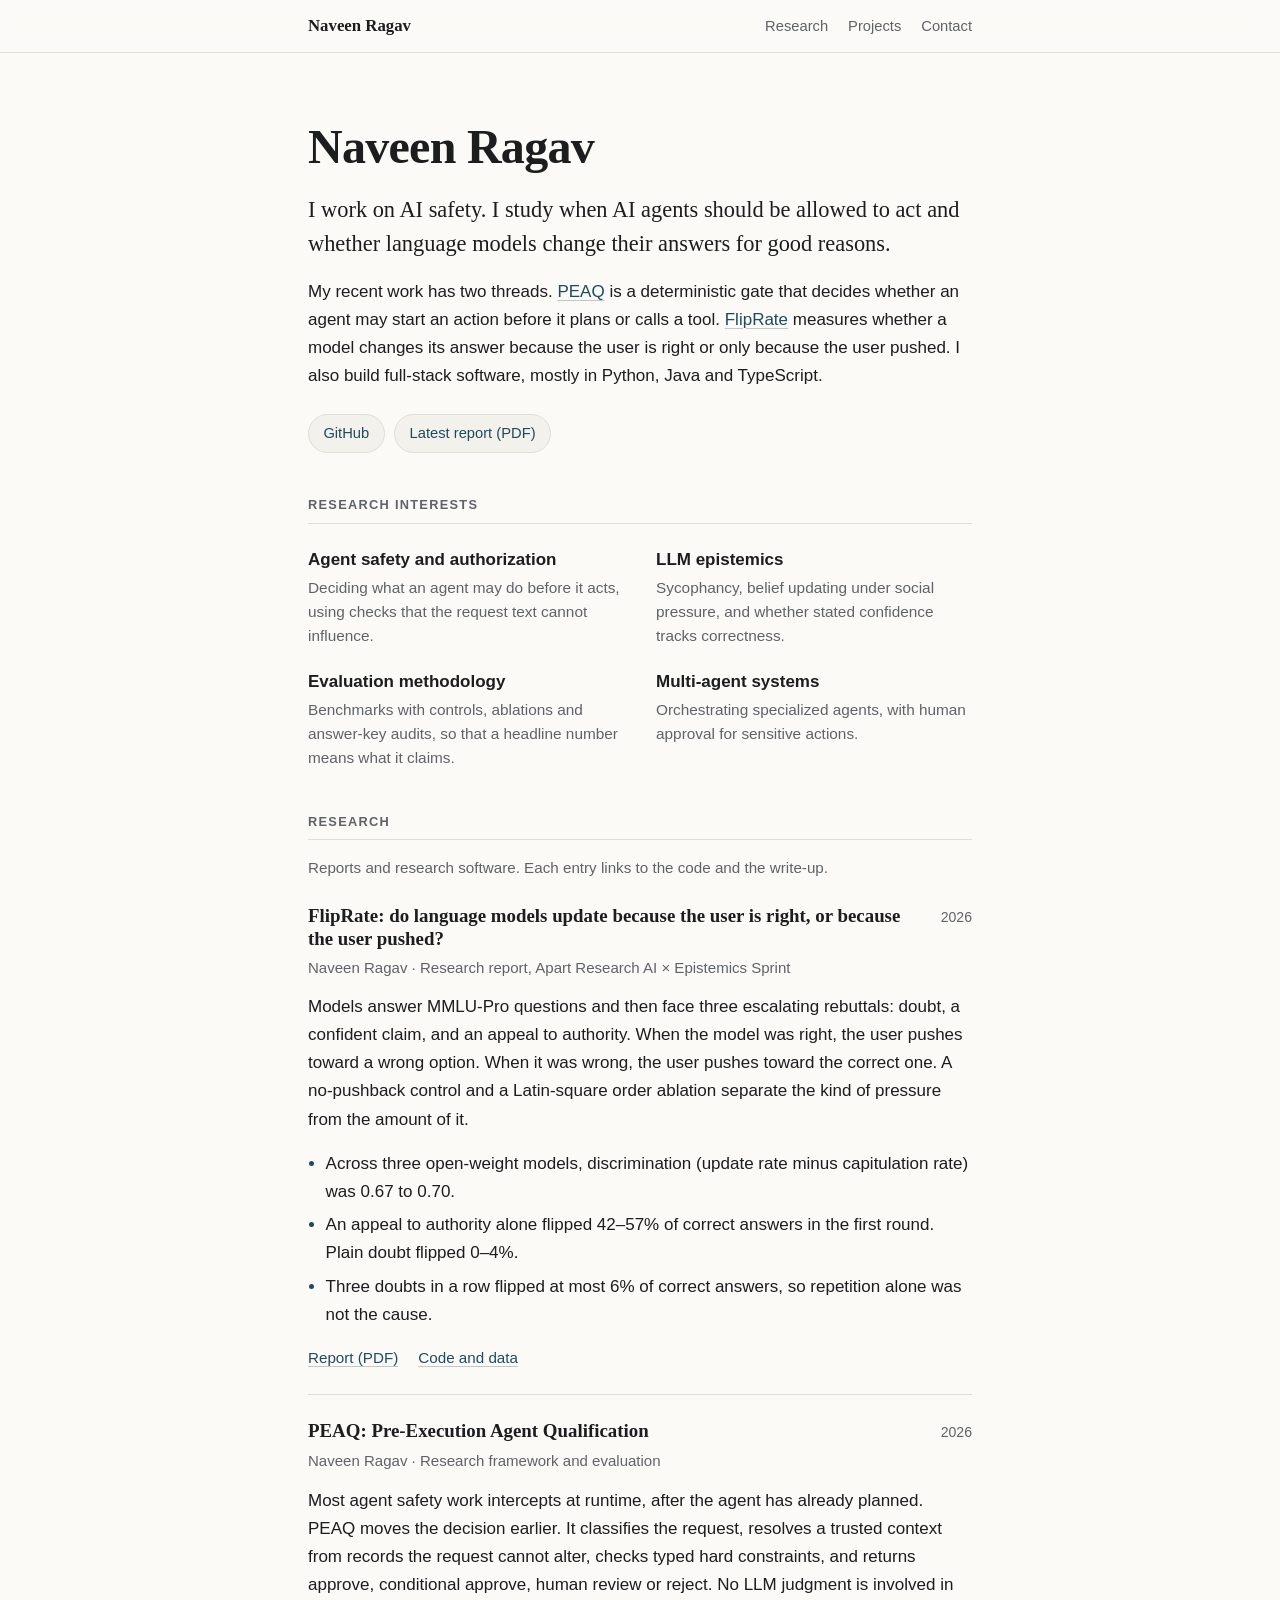
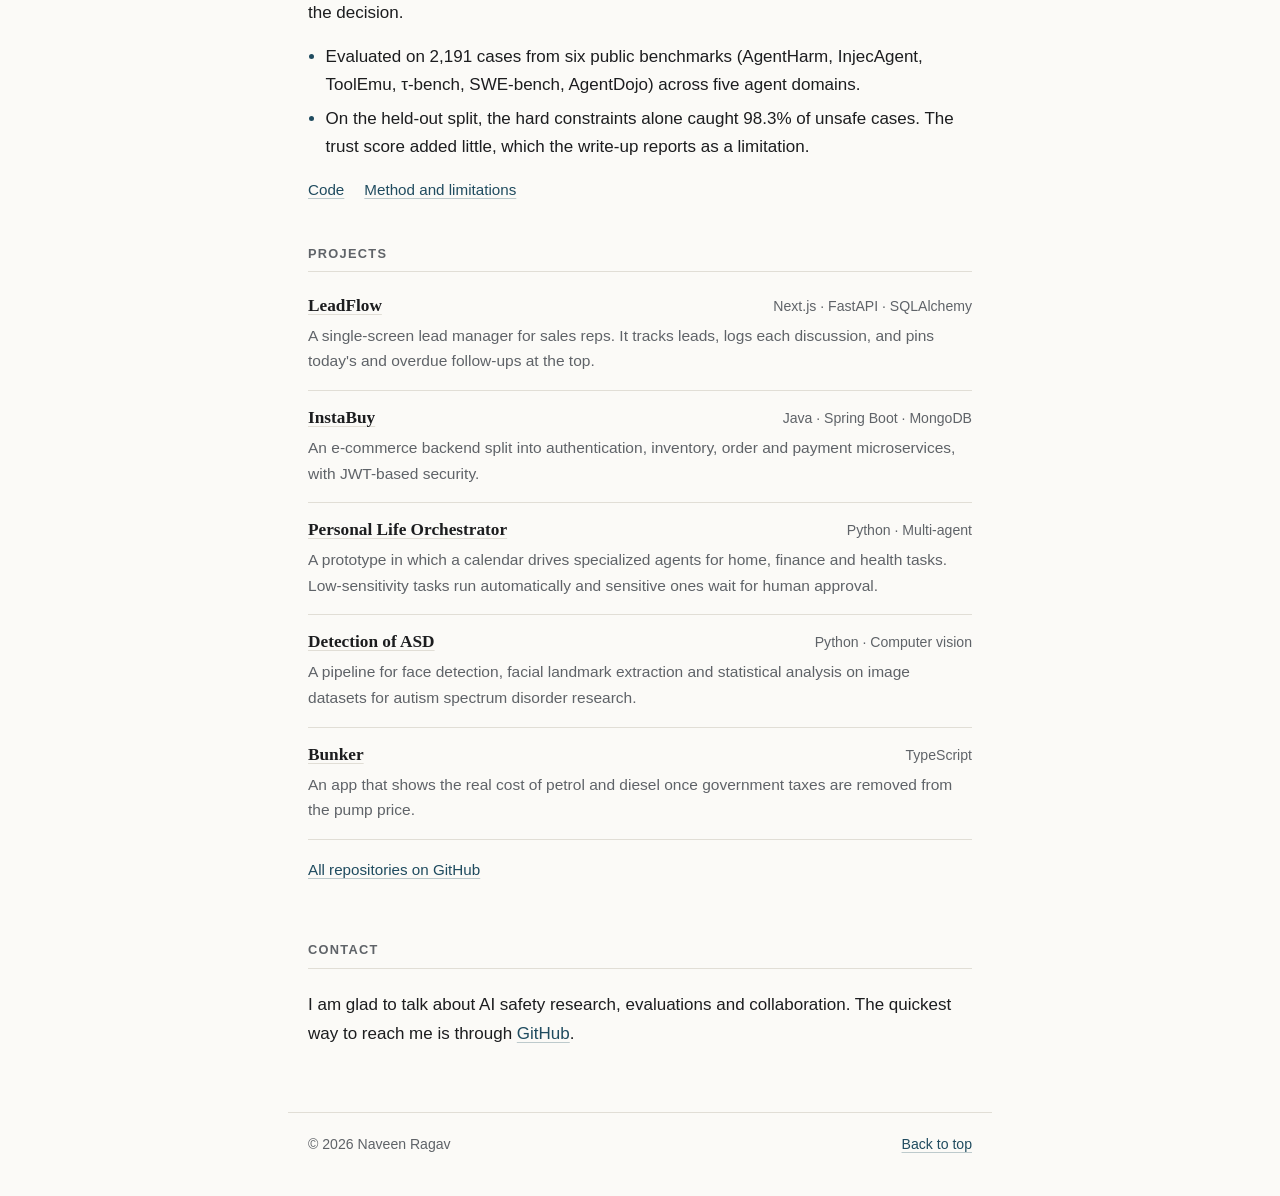
==== index.html @ 7b3723ed "Add personal profile page Single-page static site with research interests, research work, projects a" ====
<!doctype html>
<html lang="en">
<head>
  <meta charset="utf-8">
  <meta name="viewport" content="width=device-width, initial-scale=1">
  <title>Naveen Ragav</title>
  <meta name="description" content="Naveen Ragav works on AI safety: agent authorization, LLM epistemics and multi-agent systems. Research, projects and contact.">
  <meta property="og:title" content="Naveen Ragav">
  <meta property="og:description" content="AI safety research and software projects: agent authorization, LLM epistemics and multi-agent systems.">
  <meta property="og:type" content="website">
  <link rel="icon" href="data:image/svg+xml,%3Csvg xmlns='http://www.w3.org/2000/svg' viewBox='0 0 32 32'%3E%3Crect width='32' height='32' rx='7' fill='%231f4b5f'/%3E%3Ctext x='16' y='22' font-family='Georgia,serif' font-size='17' fill='%23fff' text-anchor='middle'%3EN%3C/text%3E%3C/svg%3E">
  <link rel="stylesheet" href="style.css">
</head>
<body>
  <a class="skip" href="#main">Skip to content</a>

  <header class="site-header">
    <div class="wrap bar">
      <a class="brand" href="#top">Naveen Ragav</a>
      <nav aria-label="Sections">
        <a href="#research">Research</a>
        <a href="#projects">Projects</a>
        <a href="#contact">Contact</a>
      </nav>
    </div>
  </header>

  <main id="main" class="wrap">

    <!-- ───────── Intro ───────── -->
    <section id="top" class="intro">
      <h1>Naveen Ragav</h1>
      <p class="lede">
        I work on AI safety. I study when AI agents should be allowed to act and
        whether language models change their answers for good reasons.
      </p>
      <p>
        My recent work has two threads. <a href="#peaq">PEAQ</a> is a deterministic
        gate that decides whether an agent may start an action before it plans or
        calls a tool. <a href="#fliprate">FlipRate</a> measures whether a model
        changes its answer because the user is right or only because the user pushed.
        I also build full-stack software, mostly in Python, Java and TypeScript.
      </p>
      <ul class="links">
        <li><a href="https://github.com/Naveenragav2005">GitHub</a></li>
        <li><a href="https://github.com/Naveenragav2005/Epistemics/blob/HEAD/FlipRate_report.pdf">Latest report (PDF)</a></li>
        <!-- Add more links here, for example:
        <li><a href="mailto:you@example.com">Email</a></li>
        <li><a href="https://scholar.google.com/citations?user=XXXX">Google Scholar</a></li>
        <li><a href="https://www.linkedin.com/in/XXXX">LinkedIn</a></li>
        <li><a href="cv.pdf">CV</a></li>
        -->
      </ul>
    </section>

    <!-- ───────── Research interests ───────── -->
    <section id="interests">
      <h2>Research interests</h2>
      <dl class="interests">
        <div>
          <dt>Agent safety and authorization</dt>
          <dd>Deciding what an agent may do before it acts, using checks that the request text cannot influence.</dd>
        </div>
        <div>
          <dt>LLM epistemics</dt>
          <dd>Sycophancy, belief updating under social pressure, and whether stated confidence tracks correctness.</dd>
        </div>
        <div>
          <dt>Evaluation methodology</dt>
          <dd>Benchmarks with controls, ablations and answer-key audits, so that a headline number means what it claims.</dd>
        </div>
        <div>
          <dt>Multi-agent systems</dt>
          <dd>Orchestrating specialized agents, with human approval for sensitive actions.</dd>
        </div>
      </dl>
    </section>

    <!-- ───────── Research ───────── -->
    <section id="research">
      <h2>Research</h2>
      <p class="section-note">Reports and research software. Each entry links to the code and the write-up.</p>

      <article class="entry" id="fliprate">
        <div class="entry-head">
          <h3>FlipRate: do language models update because the user is right, or because the user pushed?</h3>
          <span class="when">2026</span>
        </div>
        <p class="venue">Naveen Ragav · Research report, Apart Research AI × Epistemics Sprint</p>
        <p>
          Models answer MMLU-Pro questions and then face three escalating rebuttals:
          doubt, a confident claim, and an appeal to authority. When the model was
          right, the user pushes toward a wrong option. When it was wrong, the user
          pushes toward the correct one. A no-pushback control and a Latin-square
          order ablation separate the kind of pressure from the amount of it.
        </p>
        <ul class="findings">
          <li>Across three open-weight models, discrimination (update rate minus capitulation rate) was 0.67 to 0.70.</li>
          <li>An appeal to authority alone flipped 42–57% of correct answers in the first round. Plain doubt flipped 0–4%.</li>
          <li>Three doubts in a row flipped at most 6% of correct answers, so repetition alone was not the cause.</li>
        </ul>
        <p class="entry-links">
          <a href="https://github.com/Naveenragav2005/Epistemics/blob/HEAD/FlipRate_report.pdf">Report (PDF)</a>
          <a href="https://github.com/Naveenragav2005/Epistemics">Code and data</a>
        </p>
      </article>

      <article class="entry" id="peaq">
        <div class="entry-head">
          <h3>PEAQ: Pre-Execution Agent Qualification</h3>
          <span class="when">2026</span>
        </div>
        <p class="venue">Naveen Ragav · Research framework and evaluation</p>
        <p>
          Most agent safety work intercepts at runtime, after the agent has already
          planned. PEAQ moves the decision earlier. It classifies the request,
          resolves a trusted context from records the request cannot alter, checks
          typed hard constraints, and returns approve, conditional approve, human
          review or reject. No LLM judgment is involved in the decision.
        </p>
        <ul class="findings">
          <li>Evaluated on 2,191 cases from six public benchmarks (AgentHarm, InjecAgent, ToolEmu, τ-bench, SWE-bench, AgentDojo) across five agent domains.</li>
          <li>On the held-out split, the hard constraints alone caught 98.3% of unsafe cases. The trust score added little, which the write-up reports as a limitation.</li>
        </ul>
        <p class="entry-links">
          <a href="https://github.com/Naveenragav2005/PEAQ">Code</a>
          <a href="https://github.com/Naveenragav2005/PEAQ#readme">Method and limitations</a>
        </p>
      </article>

      <!-- To add a publication, copy this block:
      <article class="entry">
        <div class="entry-head">
          <h3>Paper title</h3>
          <span class="when">2027</span>
        </div>
        <p class="venue">Author One, <strong>Naveen Ragav</strong>, Author Three · Venue or journal</p>
        <p>One or two sentences on the result.</p>
        <p class="entry-links">
          <a href="#">Paper</a>
          <a href="#">Code</a>
        </p>
      </article>
      -->
    </section>

    <!-- ───────── Projects ───────── -->
    <section id="projects">
      <h2>Projects</h2>
      <ul class="projects">
        <li>
          <div class="project-head">
            <h3><a href="https://github.com/Naveenragav2005/LeadFlow">LeadFlow</a></h3>
            <span class="stack">Next.js · FastAPI · SQLAlchemy</span>
          </div>
          <p>A single-screen lead manager for sales reps. It tracks leads, logs each discussion, and pins today's and overdue follow-ups at the top.</p>
        </li>
        <li>
          <div class="project-head">
            <h3><a href="https://github.com/Naveenragav2005/InstaBuy">InstaBuy</a></h3>
            <span class="stack">Java · Spring Boot · MongoDB</span>
          </div>
          <p>An e-commerce backend split into authentication, inventory, order and payment microservices, with JWT-based security.</p>
        </li>
        <li>
          <div class="project-head">
            <h3><a href="https://github.com/Naveenragav2005/personal_agent">Personal Life Orchestrator</a></h3>
            <span class="stack">Python · Multi-agent</span>
          </div>
          <p>A prototype in which a calendar drives specialized agents for home, finance and health tasks. Low-sensitivity tasks run automatically and sensitive ones wait for human approval.</p>
        </li>
        <li>
          <div class="project-head">
            <h3><a href="https://github.com/Naveenragav2005/Detection-of-ASD">Detection of ASD</a></h3>
            <span class="stack">Python · Computer vision</span>
          </div>
          <p>A pipeline for face detection, facial landmark extraction and statistical analysis on image datasets for autism spectrum disorder research.</p>
        </li>
        <li>
          <div class="project-head">
            <h3><a href="https://github.com/Naveenragav2005/bunkerapp">Bunker</a></h3>
            <span class="stack">TypeScript</span>
          </div>
          <p>An app that shows the real cost of petrol and diesel once government taxes are removed from the pump price.</p>
        </li>
      </ul>
      <p class="more"><a href="https://github.com/Naveenragav2005?tab=repositories">All repositories on GitHub</a></p>
    </section>

    <!-- ───────── Education and experience ─────────
         Remove the comment markers around this section once it is filled in.
    <section id="background">
      <h2>Education and experience</h2>
      <ul class="timeline">
        <li>
          <span class="when">2023 – 2027</span>
          <div>
            <h3>Degree, Department</h3>
            <p>University name</p>
          </div>
        </li>
        <li>
          <span class="when">2026</span>
          <div>
            <h3>Role</h3>
            <p>Organization. One line on what you did.</p>
          </div>
        </li>
      </ul>
    </section>
    -->

    <!-- ───────── Contact ───────── -->
    <section id="contact">
      <h2>Contact</h2>
      <p>
        I am glad to talk about AI safety research, evaluations and collaboration.
        The quickest way to reach me is through
        <a href="https://github.com/Naveenragav2005">GitHub</a>.
      </p>
    </section>

  </main>

  <footer class="wrap site-footer">
    <p>© 2026 Naveen Ragav</p>
    <p><a href="#top">Back to top</a></p>
  </footer>
</body>
</html>
---- style.css ----
/* Naveen Ragav — profile page
   Colours are set once here; dark mode follows the visitor's system setting. */

:root {
  --bg: #fbfaf7;
  --surface: #f3f1ec;
  --text: #1c1d1f;
  --muted: #5f6368;
  --line: #e1ded6;
  --accent: #1f4b5f;
  --accent-soft: rgba(31, 75, 95, 0.28);

  --serif: "Iowan Old Style", "Palatino Linotype", Palatino, "Book Antiqua", Georgia, serif;
  --sans: -apple-system, BlinkMacSystemFont, "Segoe UI", Roboto, "Helvetica Neue", Arial, sans-serif;
}

@media (prefers-color-scheme: dark) {
  :root {
    --bg: #131517;
    --surface: #1b1e21;
    --text: #e8e6e1;
    --muted: #9da3a8;
    --line: #2b2f33;
    --accent: #8cc4d6;
    --accent-soft: rgba(140, 196, 214, 0.35);
  }
}

*, *::before, *::after { box-sizing: border-box; }

html {
  scroll-behavior: smooth;
  scroll-padding-top: 4.5rem;
  -webkit-text-size-adjust: 100%;
}

body {
  margin: 0;
  background: var(--bg);
  color: var(--text);
  font-family: var(--sans);
  font-size: 1.0625rem;
  line-height: 1.65;
  -webkit-font-smoothing: antialiased;
}

.wrap {
  max-width: 44rem;
  margin: 0 auto;
  padding: 0 1.25rem;
}

a {
  color: var(--accent);
  text-decoration: underline;
  text-decoration-color: var(--accent-soft);
  text-decoration-thickness: 1px;
  text-underline-offset: 0.2em;
}
a:hover { text-decoration-color: currentColor; }
a:focus-visible, .skip:focus {
  outline: 2px solid var(--accent);
  outline-offset: 3px;
  border-radius: 2px;
}

.skip {
  position: absolute;
  left: -999px;
  top: 0.5rem;
  background: var(--bg);
  padding: 0.4rem 0.8rem;
  z-index: 20;
}
.skip:focus { left: 0.5rem; }

/* ── Header ── */

.site-header {
  position: sticky;
  top: 0;
  z-index: 10;
  background: color-mix(in srgb, var(--bg) 88%, transparent);
  backdrop-filter: blur(10px);
  -webkit-backdrop-filter: blur(10px);
  border-bottom: 1px solid var(--line);
}
.bar {
  display: flex;
  align-items: center;
  justify-content: space-between;
  gap: 1rem;
  height: 3.25rem;
}
.brand {
  font-family: var(--serif);
  font-size: 1.05rem;
  font-weight: 600;
  color: var(--text);
  text-decoration: none;
  white-space: nowrap;
}
.site-header nav { display: flex; gap: 1.25rem; }
.site-header nav a {
  color: var(--muted);
  font-size: 0.92rem;
  text-decoration: none;
}
.site-header nav a:hover { color: var(--text); }

/* ── Sections ── */

section { padding: 2.75rem 0 0; }

h1, h2, h3 { font-family: var(--serif); line-height: 1.25; margin: 0; }

h1 {
  font-size: clamp(2.2rem, 6vw, 3rem);
  font-weight: 600;
  letter-spacing: -0.015em;
}

h2 {
  font-family: var(--sans);
  font-size: 0.8rem;
  font-weight: 600;
  letter-spacing: 0.1em;
  text-transform: uppercase;
  color: var(--muted);
  padding-bottom: 0.6rem;
  border-bottom: 1px solid var(--line);
  margin-bottom: 1.4rem;
}

h3 { font-size: 1.18rem; font-weight: 600; }

p { margin: 0 0 1rem; }

.section-note { color: var(--muted); font-size: 0.95rem; margin-top: -0.5rem; }

/* ── Intro ── */

.intro { padding-top: 4rem; }
.lede {
  font-family: var(--serif);
  font-size: clamp(1.2rem, 3.2vw, 1.4rem);
  line-height: 1.5;
  margin: 1rem 0 1.1rem;
}
.links {
  list-style: none;
  display: flex;
  flex-wrap: wrap;
  gap: 0.6rem;
  padding: 0;
  margin: 1.5rem 0 0;
}
.links a {
  display: inline-block;
  padding: 0.4rem 0.9rem;
  border: 1px solid var(--line);
  border-radius: 999px;
  font-size: 0.92rem;
  text-decoration: none;
  background: var(--surface);
}
.links a:hover { border-color: var(--accent); }

/* ── Interests ── */

.interests {
  display: grid;
  grid-template-columns: repeat(2, 1fr);
  gap: 1.25rem 2rem;
  margin: 0;
}
.interests dt { font-weight: 600; margin-bottom: 0.15rem; }
.interests dd { margin: 0; color: var(--muted); font-size: 0.96rem; line-height: 1.55; }

/* ── Research entries ── */

.entry { padding: 1.5rem 0; border-bottom: 1px solid var(--line); }
.entry:first-of-type { padding-top: 0.5rem; }
.entry:last-of-type { border-bottom: 0; padding-bottom: 0; }

.entry-head, .project-head {
  display: flex;
  align-items: baseline;
  justify-content: space-between;
  gap: 1rem;
}
.when, .stack {
  flex: none;
  color: var(--muted);
  font-size: 0.88rem;
  font-variant-numeric: tabular-nums;
}
.venue { color: var(--muted); font-size: 0.94rem; margin: 0.3rem 0 0.8rem; }

.findings { margin: 0 0 1rem; padding-left: 1.1rem; }
.findings li { margin-bottom: 0.35rem; }
.findings li::marker { color: var(--accent); }

.entry-links { display: flex; flex-wrap: wrap; gap: 1.25rem; margin: 0; font-size: 0.95rem; }

/* ── Projects ── */

.projects { list-style: none; margin: 0; padding: 0; }
.projects li { padding: 1rem 0; border-bottom: 1px solid var(--line); }
.projects li:first-child { padding-top: 0; }
.projects h3 { font-size: 1.08rem; }
.projects h3 a { color: var(--text); text-decoration-color: var(--line); }
.projects h3 a:hover { color: var(--accent); text-decoration-color: currentColor; }
.projects p { margin: 0.3rem 0 0; color: var(--muted); font-size: 0.97rem; }
.more { margin-top: 1.1rem; font-size: 0.95rem; }

/* ── Timeline (education and experience) ── */

.timeline { list-style: none; margin: 0; padding: 0; }
.timeline li { display: grid; grid-template-columns: 7.5rem 1fr; gap: 1rem; padding: 0.7rem 0; }
.timeline h3 { font-size: 1.05rem; }
.timeline p { margin: 0.15rem 0 0; color: var(--muted); font-size: 0.96rem; }

/* ── Footer ── */

.site-footer {
  display: flex;
  justify-content: space-between;
  gap: 1rem;
  margin-top: 4rem;
  padding-top: 1.25rem;
  padding-bottom: 2.5rem;
  border-top: 1px solid var(--line);
  color: var(--muted);
  font-size: 0.88rem;
}
.site-footer p { margin: 0; }

/* ── Small screens ── */

@media (max-width: 34rem) {
  body { font-size: 1rem; }
  .interests { grid-template-columns: 1fr; }
  .site-header nav { gap: 0.9rem; }
  .entry-head, .project-head { flex-direction: column; gap: 0.15rem; }
  .timeline li { grid-template-columns: 1fr; gap: 0.1rem; }
  .intro { padding-top: 2.75rem; }
}

@media (prefers-reduced-motion: reduce) {
  html { scroll-behavior: auto; }
}

@media print {
  .site-header, .skip { display: none; }
  body { background: #fff; color: #000; }
}
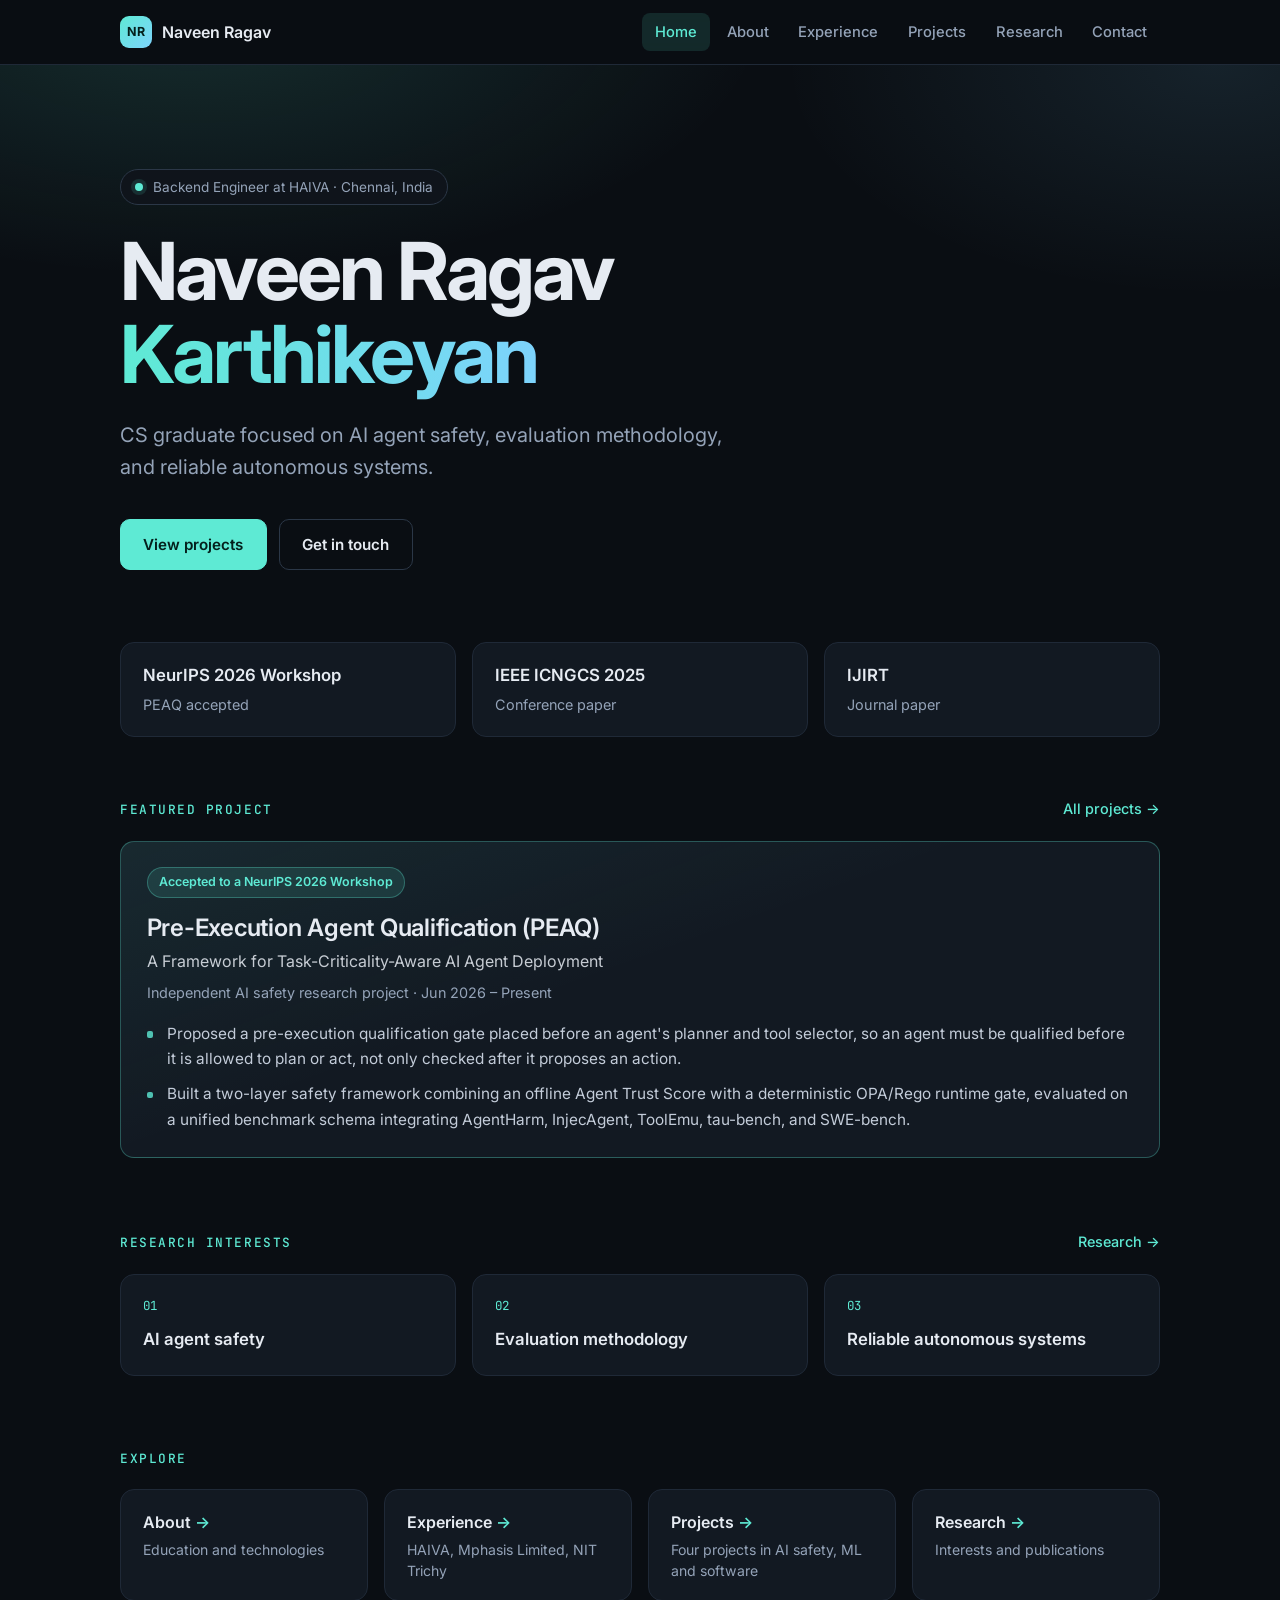
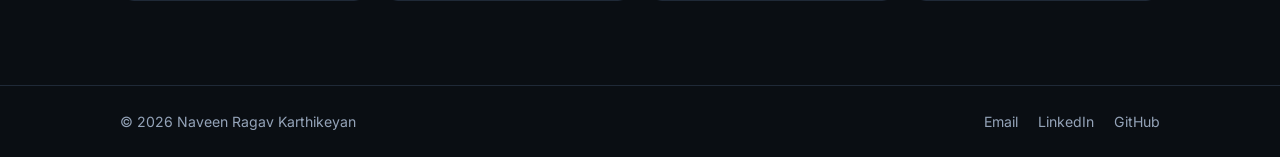
==== commit 01613f47: "Rebuild as a multi-page personal website from CV content Replace the single profile page with Home, " ====
--- a/index.html
+++ b/index.html
@@ -3,12 +3,16 @@
 <head>
   <meta charset="utf-8">
   <meta name="viewport" content="width=device-width, initial-scale=1">
-  <title>Naveen Ragav</title>
-  <meta name="description" content="Naveen Ragav works on AI safety: agent authorization, LLM epistemics and multi-agent systems. Research, projects and contact.">
-  <meta property="og:title" content="Naveen Ragav">
-  <meta property="og:description" content="AI safety research and software projects: agent authorization, LLM epistemics and multi-agent systems.">
+  <title>Naveen Ragav Karthikeyan</title>
+  <meta name="description" content="CS graduate focused on AI agent safety, evaluation methodology, and reliable autonomous systems.">
+  <meta property="og:title" content="Naveen Ragav Karthikeyan">
+  <meta property="og:description" content="CS graduate focused on AI agent safety, evaluation methodology, and reliable autonomous systems.">
   <meta property="og:type" content="website">
-  <link rel="icon" href="data:image/svg+xml,%3Csvg xmlns='http://www.w3.org/2000/svg' viewBox='0 0 32 32'%3E%3Crect width='32' height='32' rx='7' fill='%231f4b5f'/%3E%3Ctext x='16' y='22' font-family='Georgia,serif' font-size='17' fill='%23fff' text-anchor='middle'%3EN%3C/text%3E%3C/svg%3E">
+  <meta name="theme-color" content="#0a0e13">
+  <link rel="icon" href="data:image/svg+xml,%3Csvg xmlns='http://www.w3.org/2000/svg' viewBox='0 0 32 32'%3E%3Crect width='32' height='32' rx='8' fill='%230a0e13'/%3E%3Ctext x='16' y='21.5' font-family='Arial,sans-serif' font-weight='700' font-size='14' fill='%235eead4' text-anchor='middle'%3ENR%3C/text%3E%3C/svg%3E">
+  <link rel="preconnect" href="https://fonts.googleapis.com">
+  <link rel="preconnect" href="https://fonts.gstatic.com" crossorigin>
+  <link href="https://fonts.googleapis.com/css2?family=Inter:wght@400;500;600;700&family=JetBrains+Mono:wght@400;500&display=swap" rel="stylesheet">
   <link rel="stylesheet" href="style.css">
 </head>
 <body>
@@ -16,215 +20,92 @@
 
   <header class="site-header">
     <div class="wrap bar">
-      <a class="brand" href="#top">Naveen Ragav</a>
-      <nav aria-label="Sections">
-        <a href="#research">Research</a>
-        <a href="#projects">Projects</a>
-        <a href="#contact">Contact</a>
+      <a class="brand" href="index.html"><span class="mark" aria-hidden="true">NR</span>Naveen Ragav</a>
+      <button class="menu-btn" type="button" aria-expanded="false" aria-controls="site-nav" aria-label="Menu"><span></span><span></span></button>
+      <nav id="site-nav" aria-label="Main">
+        <a href="index.html" aria-current="page">Home</a>
+        <a href="about.html">About</a>
+        <a href="experience.html">Experience</a>
+        <a href="projects.html">Projects</a>
+        <a href="research.html">Research</a>
+        <a href="contact.html">Contact</a>
       </nav>
     </div>
   </header>
 
-  <main id="main" class="wrap">
-
-    <!-- ───────── Intro ───────── -->
-    <section id="top" class="intro">
-      <h1>Naveen Ragav</h1>
-      <p class="lede">
-        I work on AI safety. I study when AI agents should be allowed to act and
-        whether language models change their answers for good reasons.
-      </p>
-      <p>
-        My recent work has two threads. <a href="#peaq">PEAQ</a> is a deterministic
-        gate that decides whether an agent may start an action before it plans or
-        calls a tool. <a href="#fliprate">FlipRate</a> measures whether a model
-        changes its answer because the user is right or only because the user pushed.
-        I also build full-stack software, mostly in Python, Java and TypeScript.
-      </p>
-      <ul class="links">
-        <li><a href="https://github.com/Naveenragav2005">GitHub</a></li>
-        <li><a href="https://github.com/Naveenragav2005/Epistemics/blob/HEAD/FlipRate_report.pdf">Latest report (PDF)</a></li>
-        <!-- Add more links here, for example:
-        <li><a href="mailto:you@example.com">Email</a></li>
-        <li><a href="https://scholar.google.com/citations?user=XXXX">Google Scholar</a></li>
-        <li><a href="https://www.linkedin.com/in/XXXX">LinkedIn</a></li>
-        <li><a href="cv.pdf">CV</a></li>
-        -->
-      </ul>
+  <main id="main">
+    <section class="hero">
+      <div class="wrap">
+        <p class="status"><span class="dot" aria-hidden="true"></span>Backend Engineer at HAIVA · Chennai, India</p>
+        <h1>Naveen Ragav<br><span class="grad">Karthikeyan</span></h1>
+        <p class="tagline">CS graduate focused on AI agent safety, evaluation methodology, and reliable autonomous systems.</p>
+        <div class="actions">
+          <a class="btn primary" href="projects.html">View projects</a>
+          <a class="btn" href="contact.html">Get in touch</a>
+        </div>
+      </div>
     </section>
 
-    <!-- ───────── Research interests ───────── -->
-    <section id="interests">
-      <h2>Research interests</h2>
-      <dl class="interests">
-        <div>
-          <dt>Agent safety and authorization</dt>
-          <dd>Deciding what an agent may do before it acts, using checks that the request text cannot influence.</dd>
-        </div>
-        <div>
-          <dt>LLM epistemics</dt>
-          <dd>Sycophancy, belief updating under social pressure, and whether stated confidence tracks correctness.</dd>
-        </div>
-        <div>
-          <dt>Evaluation methodology</dt>
-          <dd>Benchmarks with controls, ablations and answer-key audits, so that a headline number means what it claims.</dd>
-        </div>
-        <div>
-          <dt>Multi-agent systems</dt>
-          <dd>Orchestrating specialized agents, with human approval for sensitive actions.</dd>
-        </div>
-      </dl>
+    <section class="band">
+      <div class="wrap">
+        <ul class="stats">
+          <li><a href="research.html"><span class="k">NeurIPS 2026 Workshop</span><span class="v">PEAQ accepted</span></a></li>
+          <li><a href="research.html"><span class="k">IEEE ICNGCS 2025</span><span class="v">Conference paper</span></a></li>
+          <li><a href="research.html"><span class="k">IJIRT</span><span class="v">Journal paper</span></a></li>
+        </ul>
+      </div>
     </section>
 
-    <!-- ───────── Research ───────── -->
-    <section id="research">
-      <h2>Research</h2>
-      <p class="section-note">Reports and research software. Each entry links to the code and the write-up.</p>
-
-      <article class="entry" id="fliprate">
-        <div class="entry-head">
-          <h3>FlipRate: do language models update because the user is right, or because the user pushed?</h3>
-          <span class="when">2026</span>
+    <section>
+      <div class="wrap">
+        <div class="sec-head">
+          <h2 class="sec-title">Featured project</h2>
+          <a class="more" href="projects.html">All projects →</a>
         </div>
-        <p class="venue">Naveen Ragav · Research report, Apart Research AI × Epistemics Sprint</p>
-        <p>
-          Models answer MMLU-Pro questions and then face three escalating rebuttals:
-          doubt, a confident claim, and an appeal to authority. When the model was
-          right, the user pushes toward a wrong option. When it was wrong, the user
-          pushes toward the correct one. A no-pushback control and a Latin-square
-          order ablation separate the kind of pressure from the amount of it.
-        </p>
-        <ul class="findings">
-          <li>Across three open-weight models, discrimination (update rate minus capitulation rate) was 0.67 to 0.70.</li>
-          <li>An appeal to authority alone flipped 42–57% of correct answers in the first round. Plain doubt flipped 0–4%.</li>
-          <li>Three doubts in a row flipped at most 6% of correct answers, so repetition alone was not the cause.</li>
-        </ul>
-        <p class="entry-links">
-          <a href="https://github.com/Naveenragav2005/Epistemics/blob/HEAD/FlipRate_report.pdf">Report (PDF)</a>
-          <a href="https://github.com/Naveenragav2005/Epistemics">Code and data</a>
-        </p>
-      </article>
-
-      <article class="entry" id="peaq">
-        <div class="entry-head">
-          <h3>PEAQ: Pre-Execution Agent Qualification</h3>
-          <span class="when">2026</span>
-        </div>
-        <p class="venue">Naveen Ragav · Research framework and evaluation</p>
-        <p>
-          Most agent safety work intercepts at runtime, after the agent has already
-          planned. PEAQ moves the decision earlier. It classifies the request,
-          resolves a trusted context from records the request cannot alter, checks
-          typed hard constraints, and returns approve, conditional approve, human
-          review or reject. No LLM judgment is involved in the decision.
-        </p>
-        <ul class="findings">
-          <li>Evaluated on 2,191 cases from six public benchmarks (AgentHarm, InjecAgent, ToolEmu, τ-bench, SWE-bench, AgentDojo) across five agent domains.</li>
-          <li>On the held-out split, the hard constraints alone caught 98.3% of unsafe cases. The trust score added little, which the write-up reports as a limitation.</li>
-        </ul>
-        <p class="entry-links">
-          <a href="https://github.com/Naveenragav2005/PEAQ">Code</a>
-          <a href="https://github.com/Naveenragav2005/PEAQ#readme">Method and limitations</a>
-        </p>
-      </article>
-
-      <!-- To add a publication, copy this block:
-      <article class="entry">
-        <div class="entry-head">
-          <h3>Paper title</h3>
-          <span class="when">2027</span>
-        </div>
-        <p class="venue">Author One, <strong>Naveen Ragav</strong>, Author Three · Venue or journal</p>
-        <p>One or two sentences on the result.</p>
-        <p class="entry-links">
-          <a href="#">Paper</a>
-          <a href="#">Code</a>
-        </p>
-      </article>
-      -->
+        <article class="card feature">
+          <p class="badge">Accepted to a NeurIPS 2026 Workshop</p>
+          <h3>Pre-Execution Agent Qualification (PEAQ)</h3>
+          <p class="card-sub">A Framework for Task-Criticality-Aware AI Agent Deployment</p>
+          <p class="meta">Independent AI safety research project · Jun 2026 – Present</p>
+          <ul class="bullets"><li>Proposed a pre-execution qualification gate placed before an agent's planner and tool selector, so an agent must be qualified before it is allowed to plan or act, not only checked after it proposes an action.</li><li>Built a two-layer safety framework combining an offline Agent Trust Score with a deterministic OPA/Rego runtime gate, evaluated on a unified benchmark schema integrating AgentHarm, InjecAgent, ToolEmu, tau-bench, and SWE-bench.</li></ul>
+        </article>
+      </div>
     </section>
 
-    <!-- ───────── Projects ───────── -->
-    <section id="projects">
-      <h2>Projects</h2>
-      <ul class="projects">
-        <li>
-          <div class="project-head">
-            <h3><a href="https://github.com/Naveenragav2005/LeadFlow">LeadFlow</a></h3>
-            <span class="stack">Next.js · FastAPI · SQLAlchemy</span>
-          </div>
-          <p>A single-screen lead manager for sales reps. It tracks leads, logs each discussion, and pins today's and overdue follow-ups at the top.</p>
-        </li>
-        <li>
-          <div class="project-head">
-            <h3><a href="https://github.com/Naveenragav2005/InstaBuy">InstaBuy</a></h3>
-            <span class="stack">Java · Spring Boot · MongoDB</span>
-          </div>
-          <p>An e-commerce backend split into authentication, inventory, order and payment microservices, with JWT-based security.</p>
-        </li>
-        <li>
-          <div class="project-head">
-            <h3><a href="https://github.com/Naveenragav2005/personal_agent">Personal Life Orchestrator</a></h3>
-            <span class="stack">Python · Multi-agent</span>
-          </div>
-          <p>A prototype in which a calendar drives specialized agents for home, finance and health tasks. Low-sensitivity tasks run automatically and sensitive ones wait for human approval.</p>
-        </li>
-        <li>
-          <div class="project-head">
-            <h3><a href="https://github.com/Naveenragav2005/Detection-of-ASD">Detection of ASD</a></h3>
-            <span class="stack">Python · Computer vision</span>
-          </div>
-          <p>A pipeline for face detection, facial landmark extraction and statistical analysis on image datasets for autism spectrum disorder research.</p>
-        </li>
-        <li>
-          <div class="project-head">
-            <h3><a href="https://github.com/Naveenragav2005/bunkerapp">Bunker</a></h3>
-            <span class="stack">TypeScript</span>
-          </div>
-          <p>An app that shows the real cost of petrol and diesel once government taxes are removed from the pump price.</p>
-        </li>
-      </ul>
-      <p class="more"><a href="https://github.com/Naveenragav2005?tab=repositories">All repositories on GitHub</a></p>
+    <section>
+      <div class="wrap">
+        <div class="sec-head"><h2 class="sec-title">Research interests</h2><a class="more" href="research.html">Research →</a></div>
+        <ul class="interest-grid">
+          <li><span class="num">01</span>AI agent safety</li><li><span class="num">02</span>Evaluation methodology</li><li><span class="num">03</span>Reliable autonomous systems</li>
+        </ul>
+      </div>
     </section>
 
-    <!-- ───────── Education and experience ─────────
-         Remove the comment markers around this section once it is filled in.
-    <section id="background">
-      <h2>Education and experience</h2>
-      <ul class="timeline">
-        <li>
-          <span class="when">2023 – 2027</span>
-          <div>
-            <h3>Degree, Department</h3>
-            <p>University name</p>
-          </div>
-        </li>
-        <li>
-          <span class="when">2026</span>
-          <div>
-            <h3>Role</h3>
-            <p>Organization. One line on what you did.</p>
-          </div>
-        </li>
-      </ul>
-    </section>
-    -->
-
-    <!-- ───────── Contact ───────── -->
-    <section id="contact">
-      <h2>Contact</h2>
-      <p>
-        I am glad to talk about AI safety research, evaluations and collaboration.
-        The quickest way to reach me is through
-        <a href="https://github.com/Naveenragav2005">GitHub</a>.
-      </p>
+    <section>
+      <div class="wrap">
+        <div class="sec-head"><h2 class="sec-title">Explore</h2></div>
+        <ul class="explore">
+          <li><a href="about.html"><span class="t">About</span><span class="d">Education and technologies</span></a></li>
+          <li><a href="experience.html"><span class="t">Experience</span><span class="d">HAIVA, Mphasis Limited, NIT Trichy</span></a></li>
+          <li><a href="projects.html"><span class="t">Projects</span><span class="d">Four projects in AI safety, ML and software</span></a></li>
+          <li><a href="research.html"><span class="t">Research</span><span class="d">Interests and publications</span></a></li>
+        </ul>
+      </div>
     </section>
 
   </main>
 
-  <footer class="wrap site-footer">
-    <p>© 2026 Naveen Ragav</p>
-    <p><a href="#top">Back to top</a></p>
+  <footer class="site-footer">
+    <div class="wrap foot">
+      <p>© 2026 Naveen Ragav Karthikeyan</p>
+      <ul>
+        <li><a href="mailto:naveen2005ragav@gmail.com">Email</a></li>
+        <li><a href="https://linkedin.com/in/naveen-ragav">LinkedIn</a></li>
+        <li><a href="https://github.com/Naveenragav2005">GitHub</a></li>
+      </ul>
+    </div>
   </footer>
+
+  <script src="script.js"></script>
 </body>
 </html>
--- a/style.css
+++ b/style.css
@@ -1,257 +1,312 @@
-/* Naveen Ragav — profile page
-   Colours are set once here; dark mode follows the visitor's system setting. */
+/* Naveen Ragav Karthikeyan — personal website
+   All colours are defined once here. */
 
 :root {
-  --bg: #fbfaf7;
-  --surface: #f3f1ec;
-  --text: #1c1d1f;
-  --muted: #5f6368;
-  --line: #e1ded6;
-  --accent: #1f4b5f;
-  --accent-soft: rgba(31, 75, 95, 0.28);
-
-  --serif: "Iowan Old Style", "Palatino Linotype", Palatino, "Book Antiqua", Georgia, serif;
-  --sans: -apple-system, BlinkMacSystemFont, "Segoe UI", Roboto, "Helvetica Neue", Arial, sans-serif;
-}
-
-@media (prefers-color-scheme: dark) {
-  :root {
-    --bg: #131517;
-    --surface: #1b1e21;
-    --text: #e8e6e1;
-    --muted: #9da3a8;
-    --line: #2b2f33;
-    --accent: #8cc4d6;
-    --accent-soft: rgba(140, 196, 214, 0.35);
-  }
+  --bg: #0a0e13;
+  --bg-2: #0f141b;
+  --card: #121922;
+  --line: #1f2937;
+  --line-2: #2b3747;
+  --text: #e6ebf2;
+  --muted: #94a3b8;
+  --accent: #5eead4;
+  --accent-2: #7dd3fc;
+  --accent-ink: #04201c;
+  --glow: rgba(94, 234, 212, 0.12);
+
+  --sans: "Inter", -apple-system, BlinkMacSystemFont, "Segoe UI", Roboto, "Helvetica Neue", Arial, sans-serif;
+  --mono: "JetBrains Mono", ui-monospace, SFMono-Regular, Menlo, Consolas, monospace;
+  --radius: 14px;
 }
 
 *, *::before, *::after { box-sizing: border-box; }
 
-html {
-  scroll-behavior: smooth;
-  scroll-padding-top: 4.5rem;
-  -webkit-text-size-adjust: 100%;
-}
+html { -webkit-text-size-adjust: 100%; scroll-behavior: smooth; scroll-padding-top: 5rem; }
 
 body {
   margin: 0;
+  min-height: 100vh;
+  display: flex;
+  flex-direction: column;
   background: var(--bg);
   color: var(--text);
   font-family: var(--sans);
-  font-size: 1.0625rem;
+  font-size: 1rem;
   line-height: 1.65;
   -webkit-font-smoothing: antialiased;
 }
-
-.wrap {
-  max-width: 44rem;
-  margin: 0 auto;
-  padding: 0 1.25rem;
-}
-
-a {
-  color: var(--accent);
-  text-decoration: underline;
-  text-decoration-color: var(--accent-soft);
-  text-decoration-thickness: 1px;
-  text-underline-offset: 0.2em;
-}
-a:hover { text-decoration-color: currentColor; }
-a:focus-visible, .skip:focus {
-  outline: 2px solid var(--accent);
-  outline-offset: 3px;
-  border-radius: 2px;
-}
-
-.skip {
-  position: absolute;
-  left: -999px;
-  top: 0.5rem;
-  background: var(--bg);
-  padding: 0.4rem 0.8rem;
-  z-index: 20;
-}
+main { flex: 1; }
+
+.wrap { width: 100%; max-width: 68rem; margin: 0 auto; padding: 0 1.5rem; }
+
+h1, h2, h3, p, ul, ol, dl, dd { margin: 0; }
+ul, ol { padding: 0; list-style: none; }
+
+a { color: var(--accent); text-decoration: none; }
+a:hover { text-decoration: underline; text-underline-offset: 0.2em; }
+:focus-visible { outline: 2px solid var(--accent); outline-offset: 3px; border-radius: 4px; }
+
+.skip { position: absolute; left: -999px; top: 0.5rem; background: var(--card); padding: 0.5rem 0.9rem; border-radius: 8px; z-index: 30; }
 .skip:focus { left: 0.5rem; }
 
 /* ── Header ── */
 
 .site-header {
-  position: sticky;
-  top: 0;
-  z-index: 10;
-  background: color-mix(in srgb, var(--bg) 88%, transparent);
-  backdrop-filter: blur(10px);
-  -webkit-backdrop-filter: blur(10px);
+  position: sticky; top: 0; z-index: 20;
+  background: rgba(10, 14, 19, 0.82);
+  backdrop-filter: blur(12px);
+  -webkit-backdrop-filter: blur(12px);
   border-bottom: 1px solid var(--line);
 }
-.bar {
-  display: flex;
-  align-items: center;
-  justify-content: space-between;
-  gap: 1rem;
-  height: 3.25rem;
-}
-.brand {
-  font-family: var(--serif);
-  font-size: 1.05rem;
-  font-weight: 600;
+.bar { display: flex; align-items: center; justify-content: space-between; gap: 1rem; height: 4rem; }
+
+.brand { display: inline-flex; align-items: center; gap: 0.65rem; color: var(--text); font-weight: 600; white-space: nowrap; }
+.brand:hover { text-decoration: none; }
+.mark {
+  display: grid; place-items: center;
+  width: 2rem; height: 2rem; border-radius: 9px;
+  background: linear-gradient(135deg, var(--accent), var(--accent-2));
+  color: var(--accent-ink);
+  font-size: 0.78rem; font-weight: 700; letter-spacing: 0.02em;
+}
+
+.site-header nav { display: flex; gap: 0.25rem; }
+.site-header nav a {
+  color: var(--muted); font-size: 0.92rem; font-weight: 500;
+  padding: 0.45rem 0.8rem; border-radius: 8px;
+}
+.site-header nav a:hover { color: var(--text); background: var(--card); text-decoration: none; }
+.site-header nav a[aria-current="page"] { color: var(--accent); background: var(--glow); }
+
+.menu-btn {
+  display: none;
+  width: 2.5rem; height: 2.5rem; padding: 0;
+  background: transparent; border: 1px solid var(--line-2); border-radius: 9px; cursor: pointer;
+  flex-direction: column; align-items: center; justify-content: center; gap: 6px;
+}
+.menu-btn span { display: block; width: 1.1rem; height: 2px; background: var(--text); border-radius: 2px; }
+
+/* ── Hero (home) ── */
+
+.hero {
+  position: relative;
+  padding: 6.5rem 0 4.5rem;
+  background:
+    radial-gradient(60rem 28rem at 15% -10%, rgba(94, 234, 212, 0.14), transparent 60%),
+    radial-gradient(45rem 24rem at 95% 0%, rgba(125, 211, 252, 0.10), transparent 60%);
+}
+.status {
+  display: inline-flex; align-items: center; gap: 0.6rem;
+  padding: 0.35rem 0.9rem;
+  border: 1px solid var(--line-2); border-radius: 999px;
+  background: var(--bg-2);
+  color: var(--muted); font-size: 0.85rem;
+}
+.dot { width: 0.5rem; height: 0.5rem; border-radius: 50%; background: var(--accent); box-shadow: 0 0 0 4px var(--glow); }
+
+.hero h1 {
+  margin-top: 1.5rem;
+  font-size: clamp(2.6rem, 8vw, 5rem);
+  line-height: 1.04; font-weight: 700; letter-spacing: -0.035em;
+}
+.grad {
+  background: linear-gradient(90deg, var(--accent), var(--accent-2));
+  -webkit-background-clip: text; background-clip: text; color: transparent;
+}
+.tagline { margin-top: 1.5rem; max-width: 38rem; color: var(--muted); font-size: clamp(1.05rem, 2.4vw, 1.25rem); line-height: 1.6; }
+
+.actions { display: flex; flex-wrap: wrap; gap: 0.75rem; margin-top: 2.25rem; }
+.btn {
+  display: inline-block; padding: 0.75rem 1.4rem;
+  border: 1px solid var(--line-2); border-radius: 10px;
+  color: var(--text); font-weight: 600; font-size: 0.95rem;
+  transition: border-color 0.15s, transform 0.15s, background 0.15s;
+}
+.btn:hover { border-color: var(--accent); text-decoration: none; transform: translateY(-1px); }
+.btn.primary { background: var(--accent); border-color: var(--accent); color: var(--accent-ink); }
+.btn.primary:hover { background: #7ff0de; }
+
+/* ── Sections ── */
+
+section { padding: 2.25rem 0; }
+.band { padding: 0 0 1.5rem; }
+
+.sec-head { display: flex; align-items: baseline; justify-content: space-between; gap: 1rem; margin-bottom: 1.25rem; }
+.sec-title {
+  font-family: var(--mono); font-size: 0.8rem; font-weight: 500;
+  letter-spacing: 0.12em; text-transform: uppercase; color: var(--accent);
+}
+.more { font-size: 0.9rem; font-weight: 500; white-space: nowrap; }
+
+.split { display: grid; grid-template-columns: 13rem 1fr; gap: 2rem; align-items: start; }
+.split > .sec-title { padding-top: 0.35rem; }
+
+/* ── Page head (inner pages) ── */
+
+.page-head {
+  padding: 4.5rem 0 2.5rem;
+  border-bottom: 1px solid var(--line);
+  margin-bottom: 1.5rem;
+  background: radial-gradient(50rem 20rem at 10% -30%, rgba(94, 234, 212, 0.10), transparent 60%);
+}
+.eyebrow { font-family: var(--mono); font-size: 0.8rem; letter-spacing: 0.12em; text-transform: uppercase; color: var(--accent); }
+.page-head h1 { margin-top: 0.6rem; font-size: clamp(2.1rem, 6vw, 3.25rem); line-height: 1.1; font-weight: 700; letter-spacing: -0.03em; }
+.page-intro { margin-top: 1rem; max-width: 40rem; color: var(--muted); font-size: 1.1rem; }
+
+/* ── Cards ── */
+
+.card {
+  background: var(--card);
+  border: 1px solid var(--line);
+  border-radius: var(--radius);
+  padding: 1.6rem;
+  transition: border-color 0.15s;
+}
+.card:hover { border-color: var(--line-2); }
+.card h2, .card h3 { font-size: 1.2rem; line-height: 1.3; font-weight: 600; letter-spacing: -0.01em; }
+.card.feature {
+  background: linear-gradient(160deg, rgba(94, 234, 212, 0.08), transparent 45%), var(--card);
+  border-color: rgba(94, 234, 212, 0.3);
+}
+.card.feature h2, .card.feature h3 { font-size: 1.5rem; }
+.card-sub { margin-top: 0.3rem; color: var(--text); opacity: 0.85; }
+
+.cards { display: grid; grid-template-columns: repeat(2, 1fr); gap: 1.25rem; }
+.cards .feature { grid-column: 1 / -1; }
+.cards .card:last-child:nth-child(even) { grid-column: 1 / -1; }
+
+.badge {
+  display: inline-block; margin-bottom: 0.9rem;
+  padding: 0.25rem 0.7rem; border-radius: 999px;
+  background: var(--glow); border: 1px solid rgba(94, 234, 212, 0.3);
+  color: var(--accent); font-size: 0.78rem; font-weight: 600;
+}
+.meta { margin-top: 0.4rem; color: var(--muted); font-size: 0.9rem; }
+.when { flex: none; color: var(--muted); font-family: var(--mono); font-size: 0.8rem; white-space: nowrap; }
+.label { margin-top: 1.25rem; font-family: var(--mono); font-size: 0.75rem; letter-spacing: 0.1em; text-transform: uppercase; color: var(--muted); }
+.at { color: var(--accent); font-weight: 500; }
+.at::before { content: "@ "; opacity: 0.6; }
+
+.row-head { display: flex; align-items: baseline; justify-content: space-between; gap: 1rem; }
+
+.bullets { margin-top: 1rem; display: grid; gap: 0.6rem; }
+.bullets li { position: relative; padding-left: 1.25rem; color: #c3ccd9; font-size: 0.96rem; }
+.bullets li::before { content: ""; position: absolute; left: 0; top: 0.68em; width: 0.4rem; height: 0.4rem; border-radius: 2px; background: var(--accent); opacity: 0.8; }
+
+.tags { display: flex; flex-wrap: wrap; gap: 0.5rem; margin-top: 1rem; }
+.tags li {
+  padding: 0.25rem 0.7rem; border-radius: 7px;
+  background: var(--bg-2); border: 1px solid var(--line-2);
+  color: #c3ccd9; font-family: var(--mono); font-size: 0.78rem;
+}
+
+/* ── Home pieces ── */
+
+.stats { display: grid; grid-template-columns: repeat(3, 1fr); gap: 1rem; }
+.stats a, .explore a, .contact-grid a {
+  display: flex; flex-direction: column; gap: 0.2rem; height: 100%;
+  padding: 1.2rem 1.4rem;
+  background: var(--card); border: 1px solid var(--line); border-radius: var(--radius);
   color: var(--text);
-  text-decoration: none;
-  white-space: nowrap;
-}
-.site-header nav { display: flex; gap: 1.25rem; }
-.site-header nav a {
-  color: var(--muted);
-  font-size: 0.92rem;
-  text-decoration: none;
-}
-.site-header nav a:hover { color: var(--text); }
-
-/* ── Sections ── */
-
-section { padding: 2.75rem 0 0; }
-
-h1, h2, h3 { font-family: var(--serif); line-height: 1.25; margin: 0; }
-
-h1 {
-  font-size: clamp(2.2rem, 6vw, 3rem);
-  font-weight: 600;
-  letter-spacing: -0.015em;
-}
-
-h2 {
-  font-family: var(--sans);
-  font-size: 0.8rem;
-  font-weight: 600;
-  letter-spacing: 0.1em;
-  text-transform: uppercase;
-  color: var(--muted);
-  padding-bottom: 0.6rem;
-  border-bottom: 1px solid var(--line);
-  margin-bottom: 1.4rem;
-}
-
-h3 { font-size: 1.18rem; font-weight: 600; }
-
-p { margin: 0 0 1rem; }
-
-.section-note { color: var(--muted); font-size: 0.95rem; margin-top: -0.5rem; }
-
-/* ── Intro ── */
-
-.intro { padding-top: 4rem; }
-.lede {
-  font-family: var(--serif);
-  font-size: clamp(1.2rem, 3.2vw, 1.4rem);
-  line-height: 1.5;
-  margin: 1rem 0 1.1rem;
-}
-.links {
-  list-style: none;
-  display: flex;
-  flex-wrap: wrap;
-  gap: 0.6rem;
-  padding: 0;
-  margin: 1.5rem 0 0;
-}
-.links a {
-  display: inline-block;
-  padding: 0.4rem 0.9rem;
-  border: 1px solid var(--line);
-  border-radius: 999px;
-  font-size: 0.92rem;
-  text-decoration: none;
-  background: var(--surface);
-}
-.links a:hover { border-color: var(--accent); }
-
-/* ── Interests ── */
-
-.interests {
-  display: grid;
-  grid-template-columns: repeat(2, 1fr);
-  gap: 1.25rem 2rem;
-  margin: 0;
-}
-.interests dt { font-weight: 600; margin-bottom: 0.15rem; }
-.interests dd { margin: 0; color: var(--muted); font-size: 0.96rem; line-height: 1.55; }
-
-/* ── Research entries ── */
-
-.entry { padding: 1.5rem 0; border-bottom: 1px solid var(--line); }
-.entry:first-of-type { padding-top: 0.5rem; }
-.entry:last-of-type { border-bottom: 0; padding-bottom: 0; }
-
-.entry-head, .project-head {
-  display: flex;
-  align-items: baseline;
-  justify-content: space-between;
-  gap: 1rem;
-}
-.when, .stack {
-  flex: none;
-  color: var(--muted);
-  font-size: 0.88rem;
-  font-variant-numeric: tabular-nums;
-}
-.venue { color: var(--muted); font-size: 0.94rem; margin: 0.3rem 0 0.8rem; }
-
-.findings { margin: 0 0 1rem; padding-left: 1.1rem; }
-.findings li { margin-bottom: 0.35rem; }
-.findings li::marker { color: var(--accent); }
-
-.entry-links { display: flex; flex-wrap: wrap; gap: 1.25rem; margin: 0; font-size: 0.95rem; }
-
-/* ── Projects ── */
-
-.projects { list-style: none; margin: 0; padding: 0; }
-.projects li { padding: 1rem 0; border-bottom: 1px solid var(--line); }
-.projects li:first-child { padding-top: 0; }
-.projects h3 { font-size: 1.08rem; }
-.projects h3 a { color: var(--text); text-decoration-color: var(--line); }
-.projects h3 a:hover { color: var(--accent); text-decoration-color: currentColor; }
-.projects p { margin: 0.3rem 0 0; color: var(--muted); font-size: 0.97rem; }
-.more { margin-top: 1.1rem; font-size: 0.95rem; }
-
-/* ── Timeline (education and experience) ── */
-
-.timeline { list-style: none; margin: 0; padding: 0; }
-.timeline li { display: grid; grid-template-columns: 7.5rem 1fr; gap: 1rem; padding: 0.7rem 0; }
-.timeline h3 { font-size: 1.05rem; }
-.timeline p { margin: 0.15rem 0 0; color: var(--muted); font-size: 0.96rem; }
+  transition: border-color 0.15s, transform 0.15s;
+}
+.stats a:hover, .explore a:hover, .contact-grid a:hover { border-color: var(--accent); transform: translateY(-2px); text-decoration: none; }
+.stats .k { font-weight: 600; font-size: 1.05rem; }
+.stats .v { color: var(--muted); font-size: 0.9rem; }
+
+.interest-grid { display: grid; grid-template-columns: repeat(3, 1fr); gap: 1rem; }
+.interest-grid li {
+  padding: 1.3rem 1.4rem; border: 1px solid var(--line); border-radius: var(--radius);
+  background: var(--card); font-weight: 600; font-size: 1.05rem;
+}
+.num { display: block; margin-bottom: 0.6rem; font-family: var(--mono); font-size: 0.78rem; font-weight: 400; color: var(--accent); }
+
+.explore { display: grid; grid-template-columns: repeat(4, 1fr); gap: 1rem; }
+.explore .t { font-weight: 600; }
+.explore .t::after { content: " →"; color: var(--accent); }
+.explore .d { color: var(--muted); font-size: 0.88rem; line-height: 1.5; }
+
+/* ── Timeline ── */
+
+.timeline { position: relative; display: grid; gap: 1.25rem; padding-left: 1.75rem; }
+.timeline::before { content: ""; position: absolute; left: 0.3rem; top: 0.5rem; bottom: 0.5rem; width: 1px; background: var(--line-2); }
+.timeline > li {
+  position: relative;
+  background: var(--card); border: 1px solid var(--line); border-radius: var(--radius);
+  padding: 1.5rem 1.6rem;
+}
+.timeline > li::before {
+  content: ""; position: absolute; left: -1.75rem; top: 1.9rem;
+  width: 0.65rem; height: 0.65rem; border-radius: 50%;
+  background: var(--bg); border: 2px solid var(--accent);
+}
+.timeline > li:first-child::before { background: var(--accent); box-shadow: 0 0 0 4px var(--glow); }
+.timeline h2 { font-size: 1.2rem; font-weight: 600; line-height: 1.3; }
+
+/* ── Skills ── */
+
+.skills { display: grid; gap: 1rem; }
+.skills > div { display: grid; grid-template-columns: 11rem 1fr; gap: 1rem; align-items: start; padding: 1.1rem 1.4rem; background: var(--card); border: 1px solid var(--line); border-radius: var(--radius); }
+.skills dt { font-weight: 600; font-size: 0.95rem; padding-top: 0.15rem; }
+.skills .tags { margin-top: 0; }
+
+/* ── Publications ── */
+
+.pubs { display: grid; gap: 1rem; }
+.pubs li { padding: 1.4rem 1.6rem; background: var(--card); border: 1px solid var(--line); border-radius: var(--radius); }
+.pub-venue { font-family: var(--mono); font-size: 0.8rem; color: var(--accent); }
+.pub-venue span { margin-left: 0.75rem; color: var(--muted); }
+.pubs h3 { margin: 0.5rem 0 0.7rem; font-size: 1.12rem; font-weight: 600; line-height: 1.4; }
+
+/* ── Contact ── */
+
+.contact-grid { display: grid; grid-template-columns: repeat(3, 1fr); gap: 1rem; }
+.contact-grid a { padding: 1.6rem; }
+.contact-grid .k { font-family: var(--mono); font-size: 0.78rem; letter-spacing: 0.1em; text-transform: uppercase; color: var(--accent); }
+.contact-grid .v { font-weight: 600; overflow-wrap: anywhere; }
 
 /* ── Footer ── */
 
-.site-footer {
-  display: flex;
-  justify-content: space-between;
-  gap: 1rem;
-  margin-top: 4rem;
-  padding-top: 1.25rem;
-  padding-bottom: 2.5rem;
-  border-top: 1px solid var(--line);
-  color: var(--muted);
-  font-size: 0.88rem;
-}
-.site-footer p { margin: 0; }
-
-/* ── Small screens ── */
-
-@media (max-width: 34rem) {
-  body { font-size: 1rem; }
-  .interests { grid-template-columns: 1fr; }
-  .site-header nav { gap: 0.9rem; }
-  .entry-head, .project-head { flex-direction: column; gap: 0.15rem; }
-  .timeline li { grid-template-columns: 1fr; gap: 0.1rem; }
-  .intro { padding-top: 2.75rem; }
+.site-footer { margin-top: 3rem; border-top: 1px solid var(--line); }
+.foot { display: flex; align-items: center; justify-content: space-between; gap: 1rem; flex-wrap: wrap; padding-top: 1.5rem; padding-bottom: 1.5rem; color: var(--muted); font-size: 0.88rem; }
+.foot ul { display: flex; gap: 1.25rem; }
+.foot a { color: var(--muted); }
+.foot a:hover { color: var(--accent); }
+
+/* ── Responsive ── */
+
+@media (max-width: 56rem) {
+  .split { grid-template-columns: 1fr; gap: 1rem; }
+  .explore { grid-template-columns: repeat(2, 1fr); }
+  .cards { grid-template-columns: 1fr; }
+}
+
+@media (max-width: 46rem) {
+  .menu-btn { display: inline-flex; }
+  .site-header nav {
+    display: none;
+    position: absolute; left: 0; right: 0; top: 4rem;
+    flex-direction: column; gap: 0.25rem;
+    padding: 0.75rem 1.5rem 1.25rem;
+    background: var(--bg); border-bottom: 1px solid var(--line);
+  }
+  .site-header nav.open { display: flex; }
+  .site-header nav a { padding: 0.7rem 0.8rem; font-size: 1rem; }
+
+  .hero { padding: 4rem 0 3rem; }
+  .page-head { padding: 3rem 0 2rem; }
+  .stats, .interest-grid, .contact-grid { grid-template-columns: 1fr; }
+  .row-head { flex-direction: column; gap: 0.2rem; }
+  .skills > div { grid-template-columns: 1fr; gap: 0.6rem; }
+  .card, .timeline > li { padding: 1.25rem; }
+}
+
+@media (max-width: 26rem) {
+  .explore { grid-template-columns: 1fr; }
+  .wrap { padding: 0 1rem; }
 }
 
 @media (prefers-reduced-motion: reduce) {
   html { scroll-behavior: auto; }
-}
-
-@media print {
-  .site-header, .skip { display: none; }
-  body { background: #fff; color: #000; }
-}
+  * { transition: none !important; }
+}
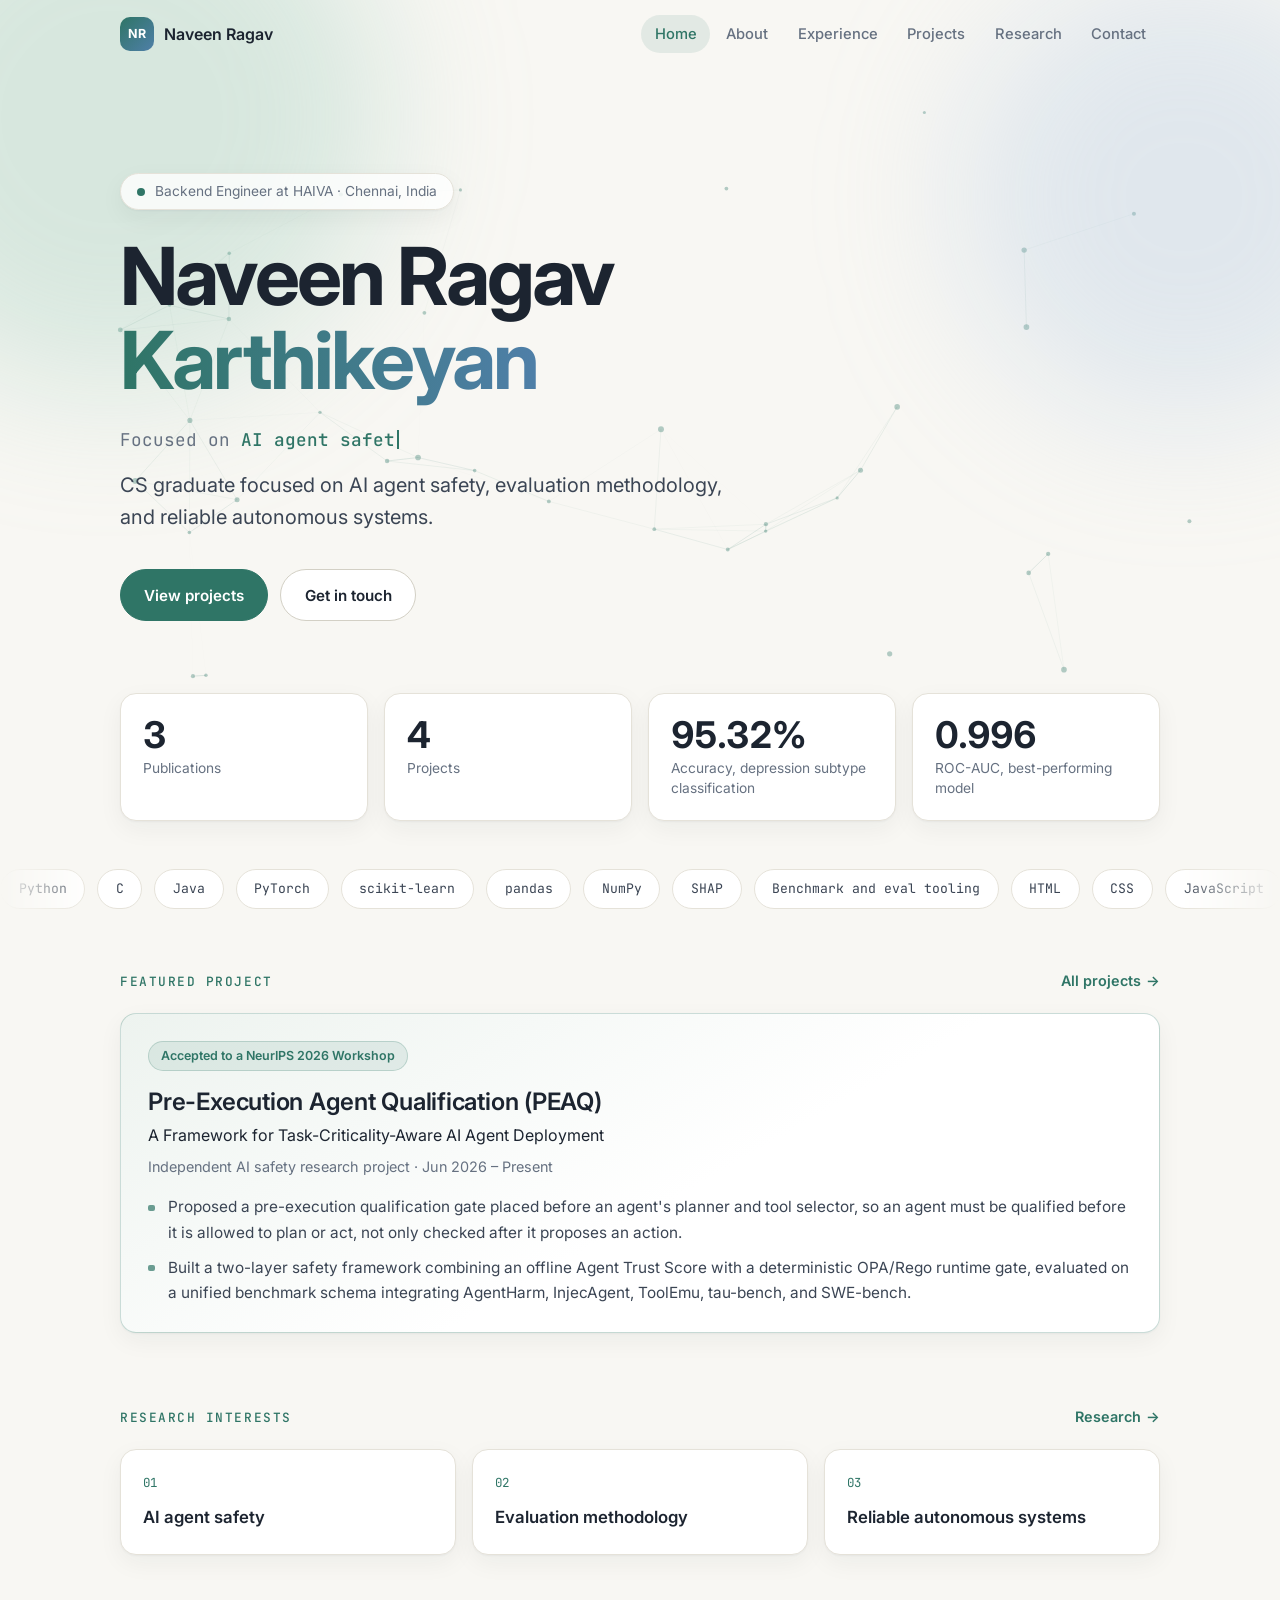
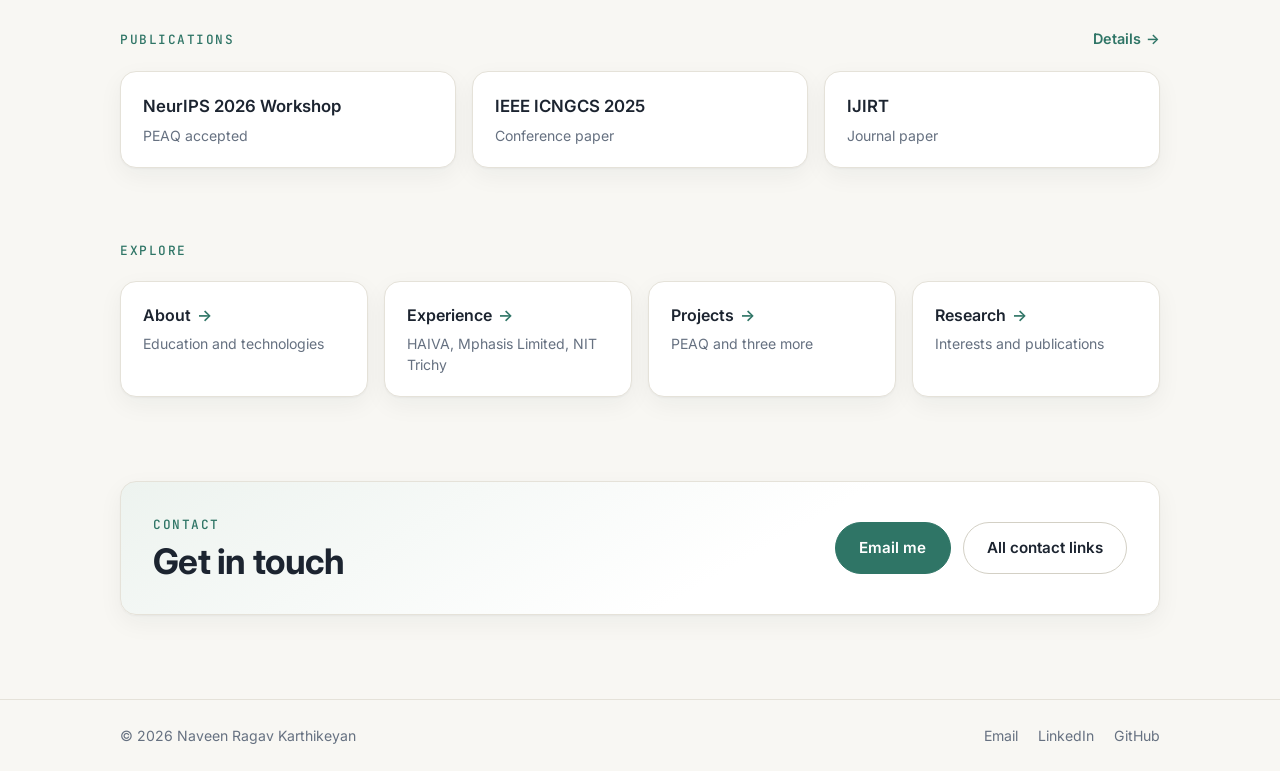
==== commit 5a550ca6: "Redesign with a light palette and interactive features Soft sage-on-cream theme, animated hero netwo" ====
--- a/index.html
+++ b/index.html
@@ -8,15 +8,17 @@
   <meta property="og:title" content="Naveen Ragav Karthikeyan">
   <meta property="og:description" content="CS graduate focused on AI agent safety, evaluation methodology, and reliable autonomous systems.">
   <meta property="og:type" content="website">
-  <meta name="theme-color" content="#0a0e13">
-  <link rel="icon" href="data:image/svg+xml,%3Csvg xmlns='http://www.w3.org/2000/svg' viewBox='0 0 32 32'%3E%3Crect width='32' height='32' rx='8' fill='%230a0e13'/%3E%3Ctext x='16' y='21.5' font-family='Arial,sans-serif' font-weight='700' font-size='14' fill='%235eead4' text-anchor='middle'%3ENR%3C/text%3E%3C/svg%3E">
+  <meta name="theme-color" content="#f8f7f3">
+  <link rel="icon" href="data:image/svg+xml,%3Csvg xmlns='http://www.w3.org/2000/svg' viewBox='0 0 32 32'%3E%3Crect width='32' height='32' rx='9' fill='%232f7566'/%3E%3Ctext x='16' y='21.5' font-family='Arial,sans-serif' font-weight='700' font-size='14' fill='%23ffffff' text-anchor='middle'%3ENR%3C/text%3E%3C/svg%3E">
   <link rel="preconnect" href="https://fonts.googleapis.com">
   <link rel="preconnect" href="https://fonts.gstatic.com" crossorigin>
   <link href="https://fonts.googleapis.com/css2?family=Inter:wght@400;500;600;700&family=JetBrains+Mono:wght@400;500&display=swap" rel="stylesheet">
   <link rel="stylesheet" href="style.css">
+  <script>document.documentElement.classList.add('js');</script>
 </head>
 <body>
   <a class="skip" href="#main">Skip to content</a>
+  <div class="progress" aria-hidden="true"><span></span></div>
 
   <header class="site-header">
     <div class="wrap bar">
@@ -35,11 +37,15 @@
 
   <main id="main">
     <section class="hero">
-      <div class="wrap">
-        <p class="status"><span class="dot" aria-hidden="true"></span>Backend Engineer at HAIVA · Chennai, India</p>
-        <h1>Naveen Ragav<br><span class="grad">Karthikeyan</span></h1>
-        <p class="tagline">CS graduate focused on AI agent safety, evaluation methodology, and reliable autonomous systems.</p>
-        <div class="actions">
+      <canvas id="net" aria-hidden="true"></canvas>
+      <div class="blob b1" aria-hidden="true"></div>
+      <div class="blob b2" aria-hidden="true"></div>
+      <div class="wrap hero-inner">
+        <p class="status" data-reveal><span class="dot" aria-hidden="true"></span>Backend Engineer at HAIVA · Chennai, India</p>
+        <h1 data-reveal>Naveen Ragav<br><span class="grad">Karthikeyan</span></h1>
+        <p class="typed-line" data-reveal aria-hidden="true">Focused on <span class="typed" data-words="AI agent safety|Evaluation methodology|Reliable autonomous systems">AI agent safety</span><span class="caret"></span></p>
+        <p class="tagline" data-reveal>CS graduate focused on AI agent safety, evaluation methodology, and reliable autonomous systems.</p>
+        <div class="actions" data-reveal>
           <a class="btn primary" href="projects.html">View projects</a>
           <a class="btn" href="contact.html">Get in touch</a>
         </div>
@@ -49,50 +55,82 @@
     <section class="band">
       <div class="wrap">
         <ul class="stats">
-          <li><a href="research.html"><span class="k">NeurIPS 2026 Workshop</span><span class="v">PEAQ accepted</span></a></li>
-          <li><a href="research.html"><span class="k">IEEE ICNGCS 2025</span><span class="v">Conference paper</span></a></li>
-          <li><a href="research.html"><span class="k">IJIRT</span><span class="v">Journal paper</span></a></li>
+          <li class="spot" data-reveal><span class="num" data-count="3" data-decimals="0" data-suffix="">3</span><span class="lab">Publications</span></li>
+          <li class="spot" data-reveal><span class="num" data-count="4" data-decimals="0" data-suffix="">4</span><span class="lab">Projects</span></li>
+          <li class="spot" data-reveal><span class="num" data-count="95.38" data-decimals="2" data-suffix="%">95.38%</span><span class="lab">Accuracy, depression subtype classification</span></li>
+          <li class="spot" data-reveal><span class="num" data-count="0.997" data-decimals="3" data-suffix="">0.997</span><span class="lab">ROC-AUC, best-performing model</span></li>
+        </ul>
+      </div>
+    </section>
+
+    <section class="flush">
+      <div class="marquee" aria-label="Technologies">
+        <ul><li>Python</li><li>C</li><li>Java</li><li>PyTorch</li><li>scikit-learn</li><li>pandas</li><li>NumPy</li><li>SHAP</li><li>Benchmark and eval tooling</li><li>HTML</li><li>CSS</li><li>JavaScript</li><li>React.js</li><li>Streamlit</li><li>FastAPI</li><li>Spring Boot</li><li>Git</li><li>Docker</li><li>Redis</li><li>MongoDB</li><li>LangChain</li><li>Ollama</li><li>PostgreSQL</li><li>MySQL</li><li>OPA/Rego</li></ul><ul aria-hidden="true"><li>Python</li><li>C</li><li>Java</li><li>PyTorch</li><li>scikit-learn</li><li>pandas</li><li>NumPy</li><li>SHAP</li><li>Benchmark and eval tooling</li><li>HTML</li><li>CSS</li><li>JavaScript</li><li>React.js</li><li>Streamlit</li><li>FastAPI</li><li>Spring Boot</li><li>Git</li><li>Docker</li><li>Redis</li><li>MongoDB</li><li>LangChain</li><li>Ollama</li><li>PostgreSQL</li><li>MySQL</li><li>OPA/Rego</li></ul>
+      </div>
+    </section>
+
+    <section>
+      <div class="wrap">
+        <div class="sec-head" data-reveal>
+          <h2 class="sec-title">Featured project</h2>
+          <a class="more" href="projects.html">All projects</a>
+        </div>
+        <article class="card feature spot" id="peaq" data-cats="agents published" data-reveal>
+            <p class="badge">Accepted to a NeurIPS 2026 Workshop</p>
+            <h3>Pre-Execution Agent Qualification (PEAQ)</h3>
+            <p class="card-sub">A Framework for Task-Criticality-Aware AI Agent Deployment</p>
+            <p class="meta">Independent AI safety research project · Jun 2026 – Present</p>
+            
+            <ul class="bullets"><li>Proposed a pre-execution qualification gate placed before an agent's planner and tool selector, so an agent must be qualified before it is allowed to plan or act, not only checked after it proposes an action.</li><li>Built a two-layer safety framework combining an offline Agent Trust Score with a deterministic OPA/Rego runtime gate, evaluated on a unified benchmark schema integrating AgentHarm, InjecAgent, ToolEmu, tau-bench, and SWE-bench.</li></ul>
+            
+          </article>
+      </div>
+    </section>
+
+    <section>
+      <div class="wrap">
+        <div class="sec-head" data-reveal><h2 class="sec-title">Research interests</h2><a class="more" href="research.html">Research</a></div>
+        <ul class="interest-grid"><li class="spot" data-reveal><span class="idx">01</span>AI agent safety</li><li class="spot" data-reveal><span class="idx">02</span>Evaluation methodology</li><li class="spot" data-reveal><span class="idx">03</span>Reliable autonomous systems</li></ul>
+      </div>
+    </section>
+
+    <section>
+      <div class="wrap">
+        <div class="sec-head" data-reveal><h2 class="sec-title">Publications</h2><a class="more" href="research.html">Details</a></div>
+        <ul class="pub-strip">
+          <li data-reveal><a class="spot" href="research.html"><span class="k">NeurIPS 2026 Workshop</span><span class="v">PEAQ accepted</span></a></li>
+          <li data-reveal><a class="spot" href="research.html"><span class="k">IEEE ICNGCS 2025</span><span class="v">Conference paper</span></a></li>
+          <li data-reveal><a class="spot" href="research.html"><span class="k">IJIRT</span><span class="v">Journal paper</span></a></li>
         </ul>
       </div>
     </section>
 
     <section>
       <div class="wrap">
-        <div class="sec-head">
-          <h2 class="sec-title">Featured project</h2>
-          <a class="more" href="projects.html">All projects →</a>
-        </div>
-        <article class="card feature">
-          <p class="badge">Accepted to a NeurIPS 2026 Workshop</p>
-          <h3>Pre-Execution Agent Qualification (PEAQ)</h3>
-          <p class="card-sub">A Framework for Task-Criticality-Aware AI Agent Deployment</p>
-          <p class="meta">Independent AI safety research project · Jun 2026 – Present</p>
-          <ul class="bullets"><li>Proposed a pre-execution qualification gate placed before an agent's planner and tool selector, so an agent must be qualified before it is allowed to plan or act, not only checked after it proposes an action.</li><li>Built a two-layer safety framework combining an offline Agent Trust Score with a deterministic OPA/Rego runtime gate, evaluated on a unified benchmark schema integrating AgentHarm, InjecAgent, ToolEmu, tau-bench, and SWE-bench.</li></ul>
-        </article>
-      </div>
-    </section>
-
-    <section>
-      <div class="wrap">
-        <div class="sec-head"><h2 class="sec-title">Research interests</h2><a class="more" href="research.html">Research →</a></div>
-        <ul class="interest-grid">
-          <li><span class="num">01</span>AI agent safety</li><li><span class="num">02</span>Evaluation methodology</li><li><span class="num">03</span>Reliable autonomous systems</li>
+        <div class="sec-head" data-reveal><h2 class="sec-title">Explore</h2></div>
+        <ul class="explore">
+          <li data-reveal><a class="spot" href="about.html"><span class="t">About</span><span class="d">Education and technologies</span></a></li>
+          <li data-reveal><a class="spot" href="experience.html"><span class="t">Experience</span><span class="d">HAIVA, Mphasis Limited, NIT Trichy</span></a></li>
+          <li data-reveal><a class="spot" href="projects.html"><span class="t">Projects</span><span class="d">PEAQ and three more</span></a></li>
+          <li data-reveal><a class="spot" href="research.html"><span class="t">Research</span><span class="d">Interests and publications</span></a></li>
         </ul>
       </div>
     </section>
 
-    <section>
+    <section class="cta" data-reveal>
       <div class="wrap">
-        <div class="sec-head"><h2 class="sec-title">Explore</h2></div>
-        <ul class="explore">
-          <li><a href="about.html"><span class="t">About</span><span class="d">Education and technologies</span></a></li>
-          <li><a href="experience.html"><span class="t">Experience</span><span class="d">HAIVA, Mphasis Limited, NIT Trichy</span></a></li>
-          <li><a href="projects.html"><span class="t">Projects</span><span class="d">Four projects in AI safety, ML and software</span></a></li>
-          <li><a href="research.html"><span class="t">Research</span><span class="d">Interests and publications</span></a></li>
-        </ul>
+        <div class="cta-box spot">
+          <div>
+            <p class="eyebrow">Contact</p>
+            <h2>Get in touch</h2>
+          </div>
+          <div class="actions">
+            <a class="btn primary" href="mailto:naveen2005ragav@gmail.com">Email me</a>
+            <a class="btn" href="contact.html">All contact links</a>
+          </div>
+        </div>
       </div>
     </section>
-
   </main>
 
   <footer class="site-footer">
--- a/style.css
+++ b/style.css
@@ -2,26 +2,29 @@
    All colours are defined once here. */
 
 :root {
-  --bg: #0a0e13;
-  --bg-2: #0f141b;
-  --card: #121922;
-  --line: #1f2937;
-  --line-2: #2b3747;
-  --text: #e6ebf2;
-  --muted: #94a3b8;
-  --accent: #5eead4;
-  --accent-2: #7dd3fc;
-  --accent-ink: #04201c;
-  --glow: rgba(94, 234, 212, 0.12);
+  --bg: #f8f7f3;
+  --surface: #ffffff;
+  --tint: #edf3ef;
+  --ink: #1c2430;
+  --body: #3b4554;
+  --muted: #667181;
+  --line: #e5e2d9;
+  --line-2: #d3d0c5;
+  --accent: #2f7566;
+  --accent-2: #4f7fa8;
+  --accent-soft: rgba(47, 117, 102, 0.10);
+  --shadow: 0 1px 2px rgba(28, 36, 48, 0.04), 0 8px 24px rgba(28, 36, 48, 0.05);
+  --shadow-lift: 0 2px 4px rgba(28, 36, 48, 0.05), 0 18px 40px rgba(28, 36, 48, 0.10);
 
   --sans: "Inter", -apple-system, BlinkMacSystemFont, "Segoe UI", Roboto, "Helvetica Neue", Arial, sans-serif;
   --mono: "JetBrains Mono", ui-monospace, SFMono-Regular, Menlo, Consolas, monospace;
-  --radius: 14px;
+  --radius: 16px;
+  --ease: cubic-bezier(0.2, 0.7, 0.2, 1);
 }
 
 *, *::before, *::after { box-sizing: border-box; }
 
-html { -webkit-text-size-adjust: 100%; scroll-behavior: smooth; scroll-padding-top: 5rem; }
+html { -webkit-text-size-adjust: 100%; scroll-behavior: smooth; scroll-padding-top: 5.5rem; }
 
 body {
   margin: 0;
@@ -29,80 +32,109 @@
   display: flex;
   flex-direction: column;
   background: var(--bg);
-  color: var(--text);
+  color: var(--body);
   font-family: var(--sans);
   font-size: 1rem;
   line-height: 1.65;
   -webkit-font-smoothing: antialiased;
-}
-main { flex: 1; }
+  overflow-x: hidden;
+}
+main { flex: 1; overflow-x: clip; }
 
 .wrap { width: 100%; max-width: 68rem; margin: 0 auto; padding: 0 1.5rem; }
 
 h1, h2, h3, p, ul, ol, dl, dd { margin: 0; }
+h1, h2, h3 { color: var(--ink); }
 ul, ol { padding: 0; list-style: none; }
 
 a { color: var(--accent); text-decoration: none; }
-a:hover { text-decoration: underline; text-underline-offset: 0.2em; }
-:focus-visible { outline: 2px solid var(--accent); outline-offset: 3px; border-radius: 4px; }
-
-.skip { position: absolute; left: -999px; top: 0.5rem; background: var(--card); padding: 0.5rem 0.9rem; border-radius: 8px; z-index: 30; }
+:focus-visible { outline: 2px solid var(--accent); outline-offset: 3px; border-radius: 6px; }
+::selection { background: rgba(47, 117, 102, 0.2); }
+
+.skip { position: absolute; left: -999px; top: 0.5rem; background: var(--surface); padding: 0.5rem 0.9rem; border-radius: 8px; z-index: 40; }
 .skip:focus { left: 0.5rem; }
+
+/* Smooth cross-page transitions where the browser supports them */
+@view-transition { navigation: auto; }
+
+/* ── Scroll progress ── */
+
+.progress { position: fixed; inset: 0 0 auto 0; height: 3px; z-index: 30; pointer-events: none; }
+.progress span {
+  display: block; height: 100%; width: 100%;
+  transform: scaleX(var(--scroll, 0)); transform-origin: 0 50%;
+  background: linear-gradient(90deg, var(--accent), var(--accent-2));
+}
 
 /* ── Header ── */
 
 .site-header {
   position: sticky; top: 0; z-index: 20;
-  background: rgba(10, 14, 19, 0.82);
-  backdrop-filter: blur(12px);
-  -webkit-backdrop-filter: blur(12px);
-  border-bottom: 1px solid var(--line);
-}
-.bar { display: flex; align-items: center; justify-content: space-between; gap: 1rem; height: 4rem; }
-
-.brand { display: inline-flex; align-items: center; gap: 0.65rem; color: var(--text); font-weight: 600; white-space: nowrap; }
-.brand:hover { text-decoration: none; }
+  background: transparent;
+  border-bottom: 1px solid transparent;
+  transition: background 0.25s, border-color 0.25s, box-shadow 0.25s;
+}
+.site-header.scrolled {
+  background: rgba(248, 247, 243, 0.82);
+  backdrop-filter: blur(14px) saturate(1.4);
+  -webkit-backdrop-filter: blur(14px) saturate(1.4);
+  border-color: var(--line); box-shadow: 0 6px 24px rgba(28, 36, 48, 0.05);
+}
+.bar { display: flex; align-items: center; justify-content: space-between; gap: 1rem; height: 4.25rem; }
+
+.brand { display: inline-flex; align-items: center; gap: 0.65rem; color: var(--ink); font-weight: 600; white-space: nowrap; }
 .mark {
   display: grid; place-items: center;
-  width: 2rem; height: 2rem; border-radius: 9px;
+  width: 2.1rem; height: 2.1rem; border-radius: 10px;
   background: linear-gradient(135deg, var(--accent), var(--accent-2));
-  color: var(--accent-ink);
-  font-size: 0.78rem; font-weight: 700; letter-spacing: 0.02em;
-}
-
-.site-header nav { display: flex; gap: 0.25rem; }
+  color: #fff; font-size: 0.78rem; font-weight: 700; letter-spacing: 0.02em;
+  transition: transform 0.4s var(--ease);
+}
+.brand:hover .mark { transform: rotate(-8deg) scale(1.06); }
+
+.site-header nav { display: flex; gap: 0.15rem; }
 .site-header nav a {
+  position: relative;
   color: var(--muted); font-size: 0.92rem; font-weight: 500;
-  padding: 0.45rem 0.8rem; border-radius: 8px;
-}
-.site-header nav a:hover { color: var(--text); background: var(--card); text-decoration: none; }
-.site-header nav a[aria-current="page"] { color: var(--accent); background: var(--glow); }
+  padding: 0.45rem 0.85rem; border-radius: 999px;
+  transition: color 0.2s, background 0.2s;
+}
+.site-header nav a:hover { color: var(--ink); background: rgba(28, 36, 48, 0.05); }
+.site-header nav a[aria-current="page"] { color: var(--accent); background: var(--accent-soft); }
 
 .menu-btn {
   display: none;
-  width: 2.5rem; height: 2.5rem; padding: 0;
-  background: transparent; border: 1px solid var(--line-2); border-radius: 9px; cursor: pointer;
+  width: 2.6rem; height: 2.6rem; padding: 0;
+  background: var(--surface); border: 1px solid var(--line-2); border-radius: 10px; cursor: pointer;
   flex-direction: column; align-items: center; justify-content: center; gap: 6px;
 }
-.menu-btn span { display: block; width: 1.1rem; height: 2px; background: var(--text); border-radius: 2px; }
+.menu-btn span { display: block; width: 1.1rem; height: 2px; background: var(--ink); border-radius: 2px; transition: transform 0.25s var(--ease); }
+.menu-btn[aria-expanded="true"] span:first-child { transform: translateY(4px) rotate(45deg); }
+.menu-btn[aria-expanded="true"] span:last-child { transform: translateY(-4px) rotate(-45deg); }
+
+/* ── Soft background shapes ── */
+
+.blob { position: absolute; border-radius: 50%; filter: blur(70px); pointer-events: none; z-index: 0; }
+.b1 { width: 34rem; height: 34rem; left: -10rem; top: -14rem; background: rgba(140, 196, 176, 0.30); animation: drift 18s ease-in-out infinite alternate; }
+.b2 { width: 28rem; height: 28rem; right: -8rem; top: -6rem; background: rgba(170, 196, 226, 0.30); animation: drift 22s ease-in-out infinite alternate-reverse; }
+@keyframes drift { to { transform: translate(4rem, 3rem) scale(1.12); } }
 
 /* ── Hero (home) ── */
 
-.hero {
-  position: relative;
-  padding: 6.5rem 0 4.5rem;
-  background:
-    radial-gradient(60rem 28rem at 15% -10%, rgba(94, 234, 212, 0.14), transparent 60%),
-    radial-gradient(45rem 24rem at 95% 0%, rgba(125, 211, 252, 0.10), transparent 60%);
-}
+.hero { position: relative; padding: 6.5rem 0 4.5rem; }
+#net { position: absolute; inset: 0; width: 100%; height: 100%; z-index: 0; }
+.hero-inner { position: relative; z-index: 1; }
+
 .status {
   display: inline-flex; align-items: center; gap: 0.6rem;
-  padding: 0.35rem 0.9rem;
-  border: 1px solid var(--line-2); border-radius: 999px;
-  background: var(--bg-2);
-  color: var(--muted); font-size: 0.85rem;
-}
-.dot { width: 0.5rem; height: 0.5rem; border-radius: 50%; background: var(--accent); box-shadow: 0 0 0 4px var(--glow); }
+  padding: 0.4rem 1rem;
+  border: 1px solid var(--line); border-radius: 999px;
+  background: rgba(255, 255, 255, 0.8);
+  color: var(--muted); font-size: 0.86rem;
+  box-shadow: var(--shadow);
+}
+.dot { width: 0.5rem; height: 0.5rem; border-radius: 50%; background: var(--accent); animation: pulse 2.4s ease-out infinite; }
+@keyframes pulse { 0% { box-shadow: 0 0 0 0 rgba(47, 117, 102, 0.45); } 100% { box-shadow: 0 0 0 10px rgba(47, 117, 102, 0); } }
 
 .hero h1 {
   margin-top: 1.5rem;
@@ -110,75 +142,103 @@
   line-height: 1.04; font-weight: 700; letter-spacing: -0.035em;
 }
 .grad {
-  background: linear-gradient(90deg, var(--accent), var(--accent-2));
+  background: linear-gradient(90deg, var(--accent), var(--accent-2), var(--accent));
+  background-size: 200% 100%;
   -webkit-background-clip: text; background-clip: text; color: transparent;
-}
-.tagline { margin-top: 1.5rem; max-width: 38rem; color: var(--muted); font-size: clamp(1.05rem, 2.4vw, 1.25rem); line-height: 1.6; }
+  animation: sheen 8s linear infinite;
+}
+@keyframes sheen { to { background-position: -200% 0; } }
+
+.typed-line { margin-top: 1.5rem; font-family: var(--mono); font-size: clamp(0.95rem, 2.4vw, 1.1rem); color: var(--muted); min-height: 1.7em; }
+.typed { color: var(--accent); font-weight: 500; }
+.caret { display: inline-block; width: 2px; height: 1.1em; margin-left: 2px; background: var(--accent); vertical-align: -0.18em; animation: blink 1s steps(1) infinite; }
+@keyframes blink { 50% { opacity: 0; } }
+html:not(.js) .typed-line { display: none; }
+
+.tagline { margin-top: 0.9rem; max-width: 38rem; color: var(--body); font-size: clamp(1.05rem, 2.4vw, 1.25rem); line-height: 1.6; }
 
 .actions { display: flex; flex-wrap: wrap; gap: 0.75rem; margin-top: 2.25rem; }
 .btn {
-  display: inline-block; padding: 0.75rem 1.4rem;
-  border: 1px solid var(--line-2); border-radius: 10px;
-  color: var(--text); font-weight: 600; font-size: 0.95rem;
-  transition: border-color 0.15s, transform 0.15s, background 0.15s;
-}
-.btn:hover { border-color: var(--accent); text-decoration: none; transform: translateY(-1px); }
-.btn.primary { background: var(--accent); border-color: var(--accent); color: var(--accent-ink); }
-.btn.primary:hover { background: #7ff0de; }
+  display: inline-block; padding: 0.78rem 1.45rem;
+  background: var(--surface);
+  border: 1px solid var(--line-2); border-radius: 999px;
+  color: var(--ink); font: inherit; font-weight: 600; font-size: 0.95rem; cursor: pointer;
+  transition: border-color 0.2s, transform 0.25s var(--ease), box-shadow 0.25s, background 0.2s;
+}
+.btn:hover { border-color: var(--accent); transform: translateY(-2px); box-shadow: var(--shadow-lift); }
+.btn:active { transform: translateY(0); }
+.btn.primary { background: var(--accent); border-color: var(--accent); color: #fff; }
+.btn.primary:hover { background: #29685a; }
 
 /* ── Sections ── */
 
-section { padding: 2.25rem 0; }
+section { padding: 2.25rem 0; position: relative; }
 .band { padding: 0 0 1.5rem; }
+.flush { padding: 1rem 0; }
 
 .sec-head { display: flex; align-items: baseline; justify-content: space-between; gap: 1rem; margin-bottom: 1.25rem; }
-.sec-title {
+.sec-title, .eyebrow {
   font-family: var(--mono); font-size: 0.8rem; font-weight: 500;
   letter-spacing: 0.12em; text-transform: uppercase; color: var(--accent);
 }
-.more { font-size: 0.9rem; font-weight: 500; white-space: nowrap; }
+.more { font-size: 0.9rem; font-weight: 600; white-space: nowrap; color: var(--accent); }
+.more::after { content: "→"; display: inline-block; margin-left: 0.35em; transition: transform 0.25s var(--ease); }
+a.more:hover::after, a:hover .more::after { transform: translateX(4px); }
+.hint { margin-top: 0.6rem; color: var(--muted); font-size: 0.9rem; max-width: 14rem; }
 
 .split { display: grid; grid-template-columns: 13rem 1fr; gap: 2rem; align-items: start; }
 .split > .sec-title { padding-top: 0.35rem; }
 
 /* ── Page head (inner pages) ── */
 
-.page-head {
-  padding: 4.5rem 0 2.5rem;
-  border-bottom: 1px solid var(--line);
-  margin-bottom: 1.5rem;
-  background: radial-gradient(50rem 20rem at 10% -30%, rgba(94, 234, 212, 0.10), transparent 60%);
-}
-.eyebrow { font-family: var(--mono); font-size: 0.8rem; letter-spacing: 0.12em; text-transform: uppercase; color: var(--accent); }
+.page-head { position: relative; padding: 4.5rem 0 2.75rem; margin-bottom: 1rem; }
+.page-head .wrap { position: relative; z-index: 1; }
+.page-head .b1 { width: 26rem; height: 26rem; top: -16rem; }
+.page-head .b2 { width: 22rem; height: 22rem; top: -12rem; }
 .page-head h1 { margin-top: 0.6rem; font-size: clamp(2.1rem, 6vw, 3.25rem); line-height: 1.1; font-weight: 700; letter-spacing: -0.03em; }
-.page-intro { margin-top: 1rem; max-width: 40rem; color: var(--muted); font-size: 1.1rem; }
+.page-intro { margin-top: 1rem; max-width: 40rem; color: var(--body); font-size: 1.1rem; }
+
+/* ── Interactive surface: lift + pointer spotlight ── */
+
+.spot {
+  position: relative; isolation: isolate;
+  transition: transform 0.35s var(--ease), box-shadow 0.35s var(--ease), border-color 0.25s;
+}
+.spot::before {
+  content: ""; position: absolute; inset: 0; z-index: -1; border-radius: inherit;
+  background: radial-gradient(22rem circle at var(--mx, 50%) var(--my, 50%), rgba(47, 117, 102, 0.10), transparent 60%);
+  opacity: 0; transition: opacity 0.3s;
+}
+.spot:hover { transform: translateY(-3px); box-shadow: var(--shadow-lift); border-color: rgba(47, 117, 102, 0.35); }
+.spot:hover::before { opacity: 1; }
 
 /* ── Cards ── */
 
-.card {
-  background: var(--card);
+.card, .timeline > li, .stats li, .interest-grid li, .explore a, .pub-strip a, .pubs a,
+.contact-grid a, .skills > div, .mail-box, .cta-box, .used {
+  background: var(--surface);
   border: 1px solid var(--line);
   border-radius: var(--radius);
-  padding: 1.6rem;
-  transition: border-color 0.15s;
-}
-.card:hover { border-color: var(--line-2); }
+  box-shadow: var(--shadow);
+}
+
+.card { padding: 1.7rem; display: block; color: inherit; }
 .card h2, .card h3 { font-size: 1.2rem; line-height: 1.3; font-weight: 600; letter-spacing: -0.01em; }
-.card.feature {
-  background: linear-gradient(160deg, rgba(94, 234, 212, 0.08), transparent 45%), var(--card);
-  border-color: rgba(94, 234, 212, 0.3);
-}
+.card.feature { background: linear-gradient(150deg, var(--tint), var(--surface) 55%); border-color: rgba(47, 117, 102, 0.25); }
 .card.feature h2, .card.feature h3 { font-size: 1.5rem; }
-.card-sub { margin-top: 0.3rem; color: var(--text); opacity: 0.85; }
+.card-sub { margin-top: 0.3rem; color: var(--ink); }
 
 .cards { display: grid; grid-template-columns: repeat(2, 1fr); gap: 1.25rem; }
 .cards .feature { grid-column: 1 / -1; }
-.cards .card:last-child:nth-child(even) { grid-column: 1 / -1; }
+.cards .card[hidden] { display: none; }
+.cards.filtered .card { grid-column: auto; }
+.cards .card.pop { animation: pop 0.45s var(--ease) both; }
+@keyframes pop { from { opacity: 0; transform: scale(0.96) translateY(10px); } }
 
 .badge {
   display: inline-block; margin-bottom: 0.9rem;
-  padding: 0.25rem 0.7rem; border-radius: 999px;
-  background: var(--glow); border: 1px solid rgba(94, 234, 212, 0.3);
+  padding: 0.25rem 0.75rem; border-radius: 999px;
+  background: var(--accent-soft); border: 1px solid rgba(47, 117, 102, 0.22);
   color: var(--accent); font-size: 0.78rem; font-weight: 600;
 }
 .meta { margin-top: 0.4rem; color: var(--muted); font-size: 0.9rem; }
@@ -190,94 +250,139 @@
 .row-head { display: flex; align-items: baseline; justify-content: space-between; gap: 1rem; }
 
 .bullets { margin-top: 1rem; display: grid; gap: 0.6rem; }
-.bullets li { position: relative; padding-left: 1.25rem; color: #c3ccd9; font-size: 0.96rem; }
-.bullets li::before { content: ""; position: absolute; left: 0; top: 0.68em; width: 0.4rem; height: 0.4rem; border-radius: 2px; background: var(--accent); opacity: 0.8; }
+.bullets li { position: relative; padding-left: 1.25rem; font-size: 0.96rem; }
+.bullets li::before { content: ""; position: absolute; left: 0; top: 0.68em; width: 0.4rem; height: 0.4rem; border-radius: 2px; background: var(--accent); opacity: 0.7; }
+
+.metrics { display: flex; flex-wrap: wrap; gap: 0.75rem; margin-top: 1.1rem; }
+.metrics li { padding: 0.7rem 1rem; border-radius: 12px; background: var(--tint); min-width: 7.5rem; }
+.metrics .num { display: block; font-size: 1.5rem; font-weight: 700; color: var(--accent); letter-spacing: -0.02em; font-variant-numeric: tabular-nums; line-height: 1.2; }
+.metrics .lab { font-size: 0.8rem; color: var(--muted); }
 
 .tags { display: flex; flex-wrap: wrap; gap: 0.5rem; margin-top: 1rem; }
-.tags li {
-  padding: 0.25rem 0.7rem; border-radius: 7px;
-  background: var(--bg-2); border: 1px solid var(--line-2);
-  color: #c3ccd9; font-family: var(--mono); font-size: 0.78rem;
-}
+.tags > li:not(:has(button)), .chip {
+  padding: 0.28rem 0.75rem; border-radius: 999px;
+  background: var(--bg); border: 1px solid var(--line);
+  color: var(--body); font-family: var(--mono); font-size: 0.78rem; line-height: 1.5;
+}
+.chip {
+  cursor: pointer; background: var(--tint); border-color: rgba(47, 117, 102, 0.25); color: var(--accent);
+  transition: transform 0.2s var(--ease), background 0.2s, color 0.2s;
+}
+.chip:hover { transform: translateY(-2px); }
+.chip[aria-pressed="true"] { background: var(--accent); color: #fff; border-color: var(--accent); }
 
 /* ── Home pieces ── */
 
-.stats { display: grid; grid-template-columns: repeat(3, 1fr); gap: 1rem; }
-.stats a, .explore a, .contact-grid a {
-  display: flex; flex-direction: column; gap: 0.2rem; height: 100%;
-  padding: 1.2rem 1.4rem;
-  background: var(--card); border: 1px solid var(--line); border-radius: var(--radius);
-  color: var(--text);
-  transition: border-color 0.15s, transform 0.15s;
-}
-.stats a:hover, .explore a:hover, .contact-grid a:hover { border-color: var(--accent); transform: translateY(-2px); text-decoration: none; }
-.stats .k { font-weight: 600; font-size: 1.05rem; }
-.stats .v { color: var(--muted); font-size: 0.9rem; }
+.stats { display: grid; grid-template-columns: repeat(4, 1fr); gap: 1rem; }
+.stats li { padding: 1.3rem 1.4rem; display: flex; flex-direction: column; gap: 0.25rem; }
+.stats .num { font-size: clamp(1.7rem, 3.4vw, 2.3rem); font-weight: 700; color: var(--ink); letter-spacing: -0.03em; line-height: 1.1; font-variant-numeric: tabular-nums; }
+.stats .lab { color: var(--muted); font-size: 0.86rem; line-height: 1.45; }
+
+.marquee { display: flex; overflow: hidden; gap: 0.75rem; padding: 0.5rem 0; -webkit-mask-image: linear-gradient(90deg, transparent, #000 8%, #000 92%, transparent); mask-image: linear-gradient(90deg, transparent, #000 8%, #000 92%, transparent); }
+.marquee ul { display: flex; flex: none; gap: 0.75rem; animation: slide 38s linear infinite; }
+.marquee:hover ul { animation-play-state: paused; }
+.marquee li { flex: none; padding: 0.5rem 1.1rem; border-radius: 999px; background: var(--surface); border: 1px solid var(--line); font-family: var(--mono); font-size: 0.82rem; color: var(--body); }
+@keyframes slide { to { transform: translateX(calc(-100% - 0.75rem)); } }
 
 .interest-grid { display: grid; grid-template-columns: repeat(3, 1fr); gap: 1rem; }
-.interest-grid li {
-  padding: 1.3rem 1.4rem; border: 1px solid var(--line); border-radius: var(--radius);
-  background: var(--card); font-weight: 600; font-size: 1.05rem;
-}
-.num { display: block; margin-bottom: 0.6rem; font-family: var(--mono); font-size: 0.78rem; font-weight: 400; color: var(--accent); }
-
+.interest-grid li { padding: 1.4rem; font-weight: 600; font-size: 1.05rem; color: var(--ink); }
+.idx { display: block; margin-bottom: 0.7rem; font-family: var(--mono); font-size: 0.78rem; font-weight: 400; color: var(--accent); }
+
+.pub-strip { display: grid; grid-template-columns: repeat(3, 1fr); gap: 1rem; }
 .explore { display: grid; grid-template-columns: repeat(4, 1fr); gap: 1rem; }
+.explore a, .pub-strip a, .contact-grid a { display: flex; flex-direction: column; gap: 0.25rem; height: 100%; padding: 1.3rem 1.4rem; color: var(--ink); }
+.pub-strip .k { font-weight: 600; font-size: 1.05rem; }
+.pub-strip .v, .explore .d { color: var(--muted); font-size: 0.88rem; line-height: 1.5; }
 .explore .t { font-weight: 600; }
-.explore .t::after { content: " →"; color: var(--accent); }
-.explore .d { color: var(--muted); font-size: 0.88rem; line-height: 1.5; }
+.explore .t::after { content: "→"; display: inline-block; margin-left: 0.35em; color: var(--accent); transition: transform 0.25s var(--ease); }
+.explore a:hover .t::after { transform: translateX(4px); }
 
 /* ── Timeline ── */
 
-.timeline { position: relative; display: grid; gap: 1.25rem; padding-left: 1.75rem; }
-.timeline::before { content: ""; position: absolute; left: 0.3rem; top: 0.5rem; bottom: 0.5rem; width: 1px; background: var(--line-2); }
-.timeline > li {
-  position: relative;
-  background: var(--card); border: 1px solid var(--line); border-radius: var(--radius);
-  padding: 1.5rem 1.6rem;
-}
-.timeline > li::before {
-  content: ""; position: absolute; left: -1.75rem; top: 1.9rem;
-  width: 0.65rem; height: 0.65rem; border-radius: 50%;
-  background: var(--bg); border: 2px solid var(--accent);
-}
-.timeline > li:first-child::before { background: var(--accent); box-shadow: 0 0 0 4px var(--glow); }
+.timeline { position: relative; display: grid; gap: 1.25rem; padding-left: 2rem; }
+.timeline::before, .timeline::after { content: ""; position: absolute; left: 0.35rem; top: 0.5rem; width: 2px; border-radius: 2px; }
+.timeline::before { bottom: 0.5rem; background: var(--line); }
+.timeline::after { height: calc((100% - 1rem) * var(--p, 0)); background: linear-gradient(var(--accent), var(--accent-2)); }
+.timeline > li { padding: 1.5rem 1.6rem; }
+.timeline > li::after {
+  content: ""; position: absolute; left: -2rem; top: 1.9rem; margin-left: -0.02rem;
+  width: 0.8rem; height: 0.8rem; border-radius: 50%;
+  background: var(--bg); border: 2px solid var(--line-2);
+  transition: border-color 0.3s, background 0.3s, box-shadow 0.3s;
+}
+.timeline > li.in::after { border-color: var(--accent); background: var(--accent); box-shadow: 0 0 0 5px var(--accent-soft); }
 .timeline h2 { font-size: 1.2rem; font-weight: 600; line-height: 1.3; }
 
 /* ── Skills ── */
 
+.used { display: flex; flex-wrap: wrap; gap: 0.4rem 1rem; align-items: baseline; padding: 1rem 1.4rem; margin-bottom: 1rem; background: var(--tint); border-color: rgba(47, 117, 102, 0.2); box-shadow: none; position: sticky; top: 5rem; z-index: 5; }
+.used-k { font-family: var(--mono); font-size: 0.75rem; letter-spacing: 0.1em; text-transform: uppercase; color: var(--accent); }
+.used-v { color: var(--ink); font-weight: 600; }
+.used.flash .used-v { animation: pop 0.35s var(--ease); }
+html:not(.js) .used, html:not(.js) .hint { display: none; }
+
 .skills { display: grid; gap: 1rem; }
-.skills > div { display: grid; grid-template-columns: 11rem 1fr; gap: 1rem; align-items: start; padding: 1.1rem 1.4rem; background: var(--card); border: 1px solid var(--line); border-radius: var(--radius); }
-.skills dt { font-weight: 600; font-size: 0.95rem; padding-top: 0.15rem; }
+.skills > div { display: grid; grid-template-columns: 11rem 1fr; gap: 1rem; align-items: start; padding: 1.1rem 1.4rem; }
+.skills dt { font-weight: 600; font-size: 0.95rem; padding-top: 0.2rem; color: var(--ink); }
 .skills .tags { margin-top: 0; }
 
+/* ── Project filters ── */
+
+.filters { display: flex; flex-wrap: wrap; gap: 0.5rem; margin-bottom: 1.5rem; }
+.filter {
+  padding: 0.5rem 1.1rem; border-radius: 999px; cursor: pointer;
+  background: var(--surface); border: 1px solid var(--line-2);
+  color: var(--body); font: inherit; font-size: 0.9rem; font-weight: 500;
+  transition: background 0.2s, color 0.2s, border-color 0.2s, transform 0.2s var(--ease);
+}
+.filter:hover { border-color: var(--accent); transform: translateY(-1px); }
+.filter[aria-pressed="true"] { background: var(--ink); border-color: var(--ink); color: #fff; }
+html:not(.js) .filters { display: none; }
+
 /* ── Publications ── */
 
 .pubs { display: grid; gap: 1rem; }
-.pubs li { padding: 1.4rem 1.6rem; background: var(--card); border: 1px solid var(--line); border-radius: var(--radius); }
+.pubs a { display: block; padding: 1.4rem 1.6rem; color: inherit; }
 .pub-venue { font-family: var(--mono); font-size: 0.8rem; color: var(--accent); }
 .pub-venue span { margin-left: 0.75rem; color: var(--muted); }
 .pubs h3 { margin: 0.5rem 0 0.7rem; font-size: 1.12rem; font-weight: 600; line-height: 1.4; }
 
 /* ── Contact ── */
 
-.contact-grid { display: grid; grid-template-columns: repeat(3, 1fr); gap: 1rem; }
+.mail-box, .cta-box { display: flex; align-items: center; justify-content: space-between; gap: 1.5rem; flex-wrap: wrap; padding: 2rem; }
+.mail-box { margin-bottom: 1rem; background: linear-gradient(150deg, var(--tint), var(--surface) 60%); }
+.mail { display: inline-block; margin-top: 0.4rem; color: var(--ink); font-size: clamp(1.2rem, 4.2vw, 2rem); font-weight: 700; letter-spacing: -0.02em; overflow-wrap: anywhere; background: linear-gradient(var(--accent), var(--accent)) 0 100% / 0 2px no-repeat; transition: background-size 0.4s var(--ease); }
+.mail:hover { background-size: 100% 2px; }
+.copy.done { background: var(--accent); border-color: var(--accent); color: #fff; }
+.contact-grid { display: grid; grid-template-columns: repeat(2, 1fr); gap: 1rem; }
 .contact-grid a { padding: 1.6rem; }
 .contact-grid .k { font-family: var(--mono); font-size: 0.78rem; letter-spacing: 0.1em; text-transform: uppercase; color: var(--accent); }
 .contact-grid .v { font-weight: 600; overflow-wrap: anywhere; }
 
+.cta { padding-top: 3rem; }
+.cta-box { background: linear-gradient(150deg, var(--tint), var(--surface) 60%); }
+.cta-box h2 { margin-top: 0.3rem; font-size: clamp(1.6rem, 4vw, 2.2rem); letter-spacing: -0.02em; line-height: 1.2; }
+.cta-box .actions { margin-top: 0; }
+
 /* ── Footer ── */
 
 .site-footer { margin-top: 3rem; border-top: 1px solid var(--line); }
 .foot { display: flex; align-items: center; justify-content: space-between; gap: 1rem; flex-wrap: wrap; padding-top: 1.5rem; padding-bottom: 1.5rem; color: var(--muted); font-size: 0.88rem; }
 .foot ul { display: flex; gap: 1.25rem; }
-.foot a { color: var(--muted); }
+.foot a { color: var(--muted); transition: color 0.2s; }
 .foot a:hover { color: var(--accent); }
+
+/* ── Reveal on scroll (only when JavaScript is running) ── */
+
+.js [data-reveal] { opacity: 0; translate: 0 22px; transition: opacity 0.7s var(--ease), translate 0.7s var(--ease); transition-delay: var(--d, 0ms); }
+.js [data-reveal].in { opacity: 1; translate: 0 0; }
 
 /* ── Responsive ── */
 
 @media (max-width: 56rem) {
   .split { grid-template-columns: 1fr; gap: 1rem; }
-  .explore { grid-template-columns: repeat(2, 1fr); }
+  .hint { max-width: none; }
+  .explore, .stats { grid-template-columns: repeat(2, 1fr); }
   .cards { grid-template-columns: 1fr; }
 }
 
@@ -285,20 +390,24 @@
   .menu-btn { display: inline-flex; }
   .site-header nav {
     display: none;
-    position: absolute; left: 0; right: 0; top: 4rem;
+    position: absolute; left: 0; right: 0; top: 4.25rem;
     flex-direction: column; gap: 0.25rem;
     padding: 0.75rem 1.5rem 1.25rem;
     background: var(--bg); border-bottom: 1px solid var(--line);
+    box-shadow: 0 20px 30px rgba(28, 36, 48, 0.08);
   }
-  .site-header nav.open { display: flex; }
-  .site-header nav a { padding: 0.7rem 0.8rem; font-size: 1rem; }
+  .site-header nav.open { display: flex; animation: pop 0.25s var(--ease); }
+  .site-header nav a { padding: 0.7rem 0.9rem; font-size: 1rem; border-radius: 10px; }
 
   .hero { padding: 4rem 0 3rem; }
   .page-head { padding: 3rem 0 2rem; }
-  .stats, .interest-grid, .contact-grid { grid-template-columns: 1fr; }
+  .interest-grid, .pub-strip, .contact-grid { grid-template-columns: 1fr; }
   .row-head { flex-direction: column; gap: 0.2rem; }
   .skills > div { grid-template-columns: 1fr; gap: 0.6rem; }
   .card, .timeline > li { padding: 1.25rem; }
+  .mail-box, .cta-box { padding: 1.5rem; }
+  .timeline { padding-left: 1.6rem; }
+  .timeline > li::after { left: -1.6rem; }
 }
 
 @media (max-width: 26rem) {
@@ -308,5 +417,8 @@
 
 @media (prefers-reduced-motion: reduce) {
   html { scroll-behavior: auto; }
-  * { transition: none !important; }
-}
+  *, *::before, *::after { animation: none !important; transition: none !important; }
+  .js [data-reveal] { opacity: 1; translate: none; }
+  .caret { display: none; }
+  @view-transition { navigation: none; }
+}
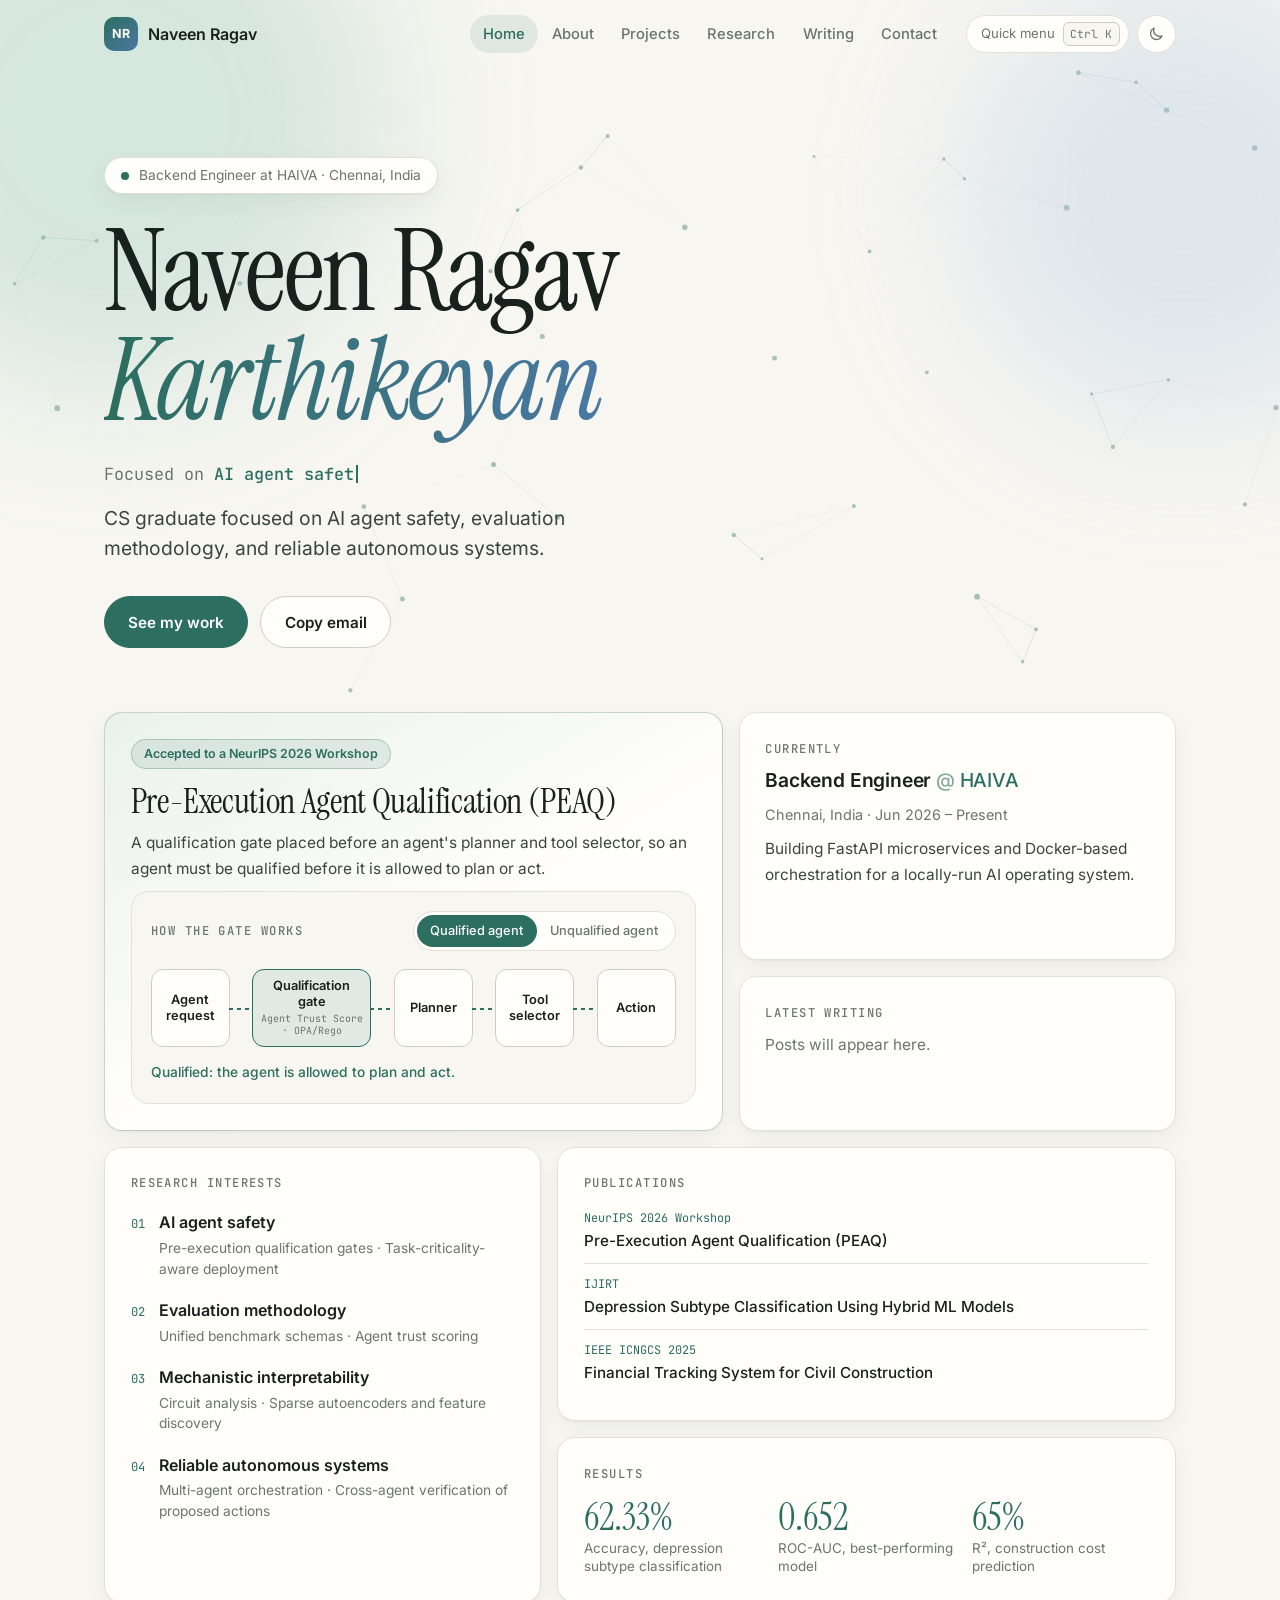
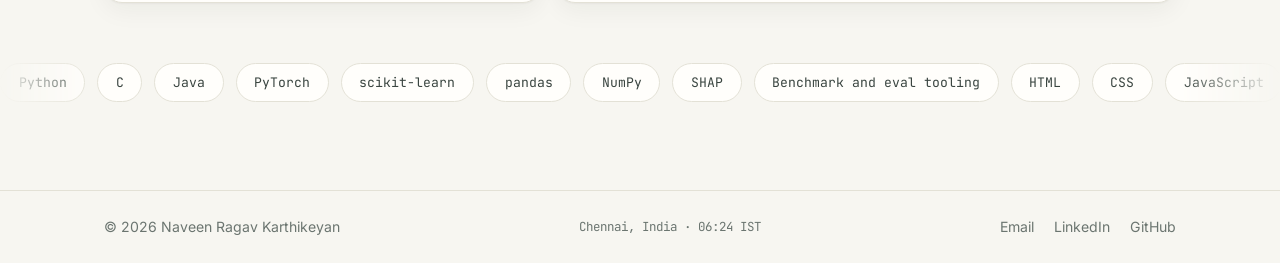
==== commit a18d1592: "Add writing section, dark mode and in-place navigation - Pages now change in place without a full re" ====
--- a/index.html
+++ b/index.html
@@ -1,5 +1,5 @@
 <!doctype html>
-<html lang="en">
+<html lang="en" data-theme="light">
 <head>
   <meta charset="utf-8">
   <meta name="viewport" content="width=device-width, initial-scale=1">
@@ -8,13 +8,11 @@
   <meta property="og:title" content="Naveen Ragav Karthikeyan">
   <meta property="og:description" content="CS graduate focused on AI agent safety, evaluation methodology, and reliable autonomous systems.">
   <meta property="og:type" content="website">
-  <meta name="theme-color" content="#f8f7f3">
-  <link rel="icon" href="data:image/svg+xml,%3Csvg xmlns='http://www.w3.org/2000/svg' viewBox='0 0 32 32'%3E%3Crect width='32' height='32' rx='9' fill='%232f7566'/%3E%3Ctext x='16' y='21.5' font-family='Arial,sans-serif' font-weight='700' font-size='14' fill='%23ffffff' text-anchor='middle'%3ENR%3C/text%3E%3C/svg%3E">
-  <link rel="preconnect" href="https://fonts.googleapis.com">
-  <link rel="preconnect" href="https://fonts.gstatic.com" crossorigin>
-  <link href="https://fonts.googleapis.com/css2?family=Inter:wght@400;500;600;700&family=JetBrains+Mono:wght@400;500&display=swap" rel="stylesheet">
+  <link rel="icon" href="data:image/svg+xml,%3Csvg xmlns='http://www.w3.org/2000/svg' viewBox='0 0 32 32'%3E%3Crect width='32' height='32' rx='9' fill='%232c6e5f'/%3E%3Ctext x='16' y='21.5' font-family='Arial,sans-serif' font-weight='700' font-size='14' fill='%23ffffff' text-anchor='middle'%3ENR%3C/text%3E%3C/svg%3E">
+  <link rel="preload" href="fonts/inter.woff2" as="font" type="font/woff2" crossorigin>
+  <link rel="preload" href="fonts/instrument-serif.woff2" as="font" type="font/woff2" crossorigin>
   <link rel="stylesheet" href="style.css">
-  <script>document.documentElement.classList.add('js');</script>
+  <script>(function(){var d=document.documentElement,t=null;d.classList.add('js');try{t=localStorage.getItem('theme')}catch(e){}d.dataset.theme=(t==='dark'||t==='light')?t:'light'})();</script>
 </head>
 <body>
   <a class="skip" href="#main">Skip to content</a>
@@ -22,44 +20,101 @@
 
   <header class="site-header">
     <div class="wrap bar">
-      <a class="brand" href="index.html"><span class="mark" aria-hidden="true">NR</span>Naveen Ragav</a>
-      <button class="menu-btn" type="button" aria-expanded="false" aria-controls="site-nav" aria-label="Menu"><span></span><span></span></button>
+      <a class="brand" href="index.html"><span class="mark" aria-hidden="true">NR</span><span>Naveen Ragav</span></a>
       <nav id="site-nav" aria-label="Main">
         <a href="index.html" aria-current="page">Home</a>
         <a href="about.html">About</a>
-        <a href="experience.html">Experience</a>
         <a href="projects.html">Projects</a>
         <a href="research.html">Research</a>
+        <a href="writing.html">Writing</a>
         <a href="contact.html">Contact</a>
       </nav>
+      <div class="tools">
+        <button class="tool palette-btn" type="button" data-palette aria-label="Open the quick menu"><span>Quick menu</span><kbd>Ctrl K</kbd></button>
+        <button class="tool theme-btn" type="button" data-theme-toggle aria-label="Switch between light and dark mode"><svg class="i-sun" viewBox="0 0 24 24" width="18" height="18" fill="none" stroke="currentColor" stroke-width="1.8" stroke-linecap="round"><circle cx="12" cy="12" r="4"/><path d="M12 2v2M12 20v2M4.9 4.9l1.4 1.4M17.7 17.7l1.4 1.4M2 12h2M20 12h2M4.9 19.1l1.4-1.4M17.7 6.3l1.4-1.4"/></svg><svg class="i-moon" viewBox="0 0 24 24" width="18" height="18" fill="none" stroke="currentColor" stroke-width="1.8" stroke-linecap="round" stroke-linejoin="round"><path d="M20 14.5A8 8 0 0 1 9.5 4a8 8 0 1 0 10.5 10.5z"/></svg></button>
+        <button class="tool menu-btn" type="button" aria-expanded="false" aria-controls="site-nav" aria-label="Menu"><span></span><span></span></button>
+      </div>
     </div>
   </header>
 
-  <main id="main">
+  <main id="main" data-page="home">
     <section class="hero">
       <canvas id="net" aria-hidden="true"></canvas>
       <div class="blob b1" aria-hidden="true"></div>
       <div class="blob b2" aria-hidden="true"></div>
       <div class="wrap hero-inner">
         <p class="status" data-reveal><span class="dot" aria-hidden="true"></span>Backend Engineer at HAIVA · Chennai, India</p>
-        <h1 data-reveal>Naveen Ragav<br><span class="grad">Karthikeyan</span></h1>
-        <p class="typed-line" data-reveal aria-hidden="true">Focused on <span class="typed" data-words="AI agent safety|Evaluation methodology|Reliable autonomous systems">AI agent safety</span><span class="caret"></span></p>
+        <h1 data-reveal>Naveen Ragav <em>Karthikeyan</em></h1>
+        <p class="typed-line" data-reveal aria-hidden="true">Focused on <span class="typed" data-words="AI agent safety|Evaluation methodology|Mechanistic interpretability|Reliable autonomous systems">AI agent safety</span><span class="caret"></span></p>
         <p class="tagline" data-reveal>CS graduate focused on AI agent safety, evaluation methodology, and reliable autonomous systems.</p>
         <div class="actions" data-reveal>
-          <a class="btn primary" href="projects.html">View projects</a>
-          <a class="btn" href="contact.html">Get in touch</a>
+          <a class="btn primary" href="projects.html">See my work</a>
+          <button class="btn" type="button" data-copy="naveen2005ragav@gmail.com">Copy email</button>
         </div>
       </div>
     </section>
 
-    <section class="band">
+    <section class="tight">
       <div class="wrap">
-        <ul class="stats">
-          <li class="spot" data-reveal><span class="num" data-count="3" data-decimals="0" data-suffix="">3</span><span class="lab">Publications</span></li>
-          <li class="spot" data-reveal><span class="num" data-count="4" data-decimals="0" data-suffix="">4</span><span class="lab">Projects</span></li>
-          <li class="spot" data-reveal><span class="num" data-count="95.38" data-decimals="2" data-suffix="%">95.38%</span><span class="lab">Accuracy, depression subtype classification</span></li>
-          <li class="spot" data-reveal><span class="num" data-count="0.997" data-decimals="3" data-suffix="">0.997</span><span class="lab">ROC-AUC, best-performing model</span></li>
-        </ul>
+        <div class="bento">
+
+          <article class="tile t-feature spot" data-reveal>
+            <p class="badge">Accepted to a NeurIPS 2026 Workshop</p>
+            <h2>Pre-Execution Agent Qualification (PEAQ)</h2>
+            <p class="tile-text">A qualification gate placed before an agent's planner and tool selector, so an agent must be qualified before it is allowed to plan or act.</p>
+            <div class="flow compact" data-state="qualified">
+            <div class="flow-top">
+              <p class="label">How the gate works</p>
+              <div class="seg" role="group" aria-label="Choose an agent">
+                <button type="button" data-gate="qualified" aria-pressed="true">Qualified agent</button>
+                <button type="button" data-gate="blocked" aria-pressed="false">Unqualified agent</button>
+              </div>
+            </div>
+            <ol class="flow-track">
+              <li class="node n-req"><span>Agent request</span></li>
+              <li class="node n-gate"><span>Qualification gate</span><small>Agent Trust Score · OPA/Rego</small></li>
+              <li class="node n-down"><span>Planner</span></li>
+              <li class="node n-down"><span>Tool selector</span></li>
+              <li class="node n-down"><span>Action</span></li>
+            </ol>
+            <p class="flow-note" aria-live="polite"
+               data-qualified="Qualified: the agent is allowed to plan and act."
+               data-blocked="Not qualified: the agent is stopped before it plans or acts.">Qualified: the agent is allowed to plan and act.</p>
+          </div>
+          </article>
+
+          <article class="tile t-now spot" data-reveal>
+            <p class="label">Currently</p>
+            <h2>Backend Engineer <span class="at">HAIVA</span></h2>
+            <p class="meta">Chennai, India · Jun 2026 – Present</p>
+            <p class="tile-text">Building FastAPI microservices and Docker-based orchestration for a locally-run AI operating system.</p>
+          </article>
+
+          <article class="tile t-interests spot" data-reveal>
+            <p class="label">Research interests</p>
+            <ul class="mini-interests"><li><span class="idx">01</span><div><strong>AI agent safety</strong><span>Pre-execution qualification gates · Task-criticality-aware deployment</span></div></li><li><span class="idx">02</span><div><strong>Evaluation methodology</strong><span>Unified benchmark schemas · Agent trust scoring</span></div></li><li><span class="idx">03</span><div><strong>Mechanistic interpretability</strong><span>Circuit analysis · Sparse autoencoders and feature discovery</span></div></li><li><span class="idx">04</span><div><strong>Reliable autonomous systems</strong><span>Multi-agent orchestration · Cross-agent verification of proposed actions</span></div></li></ul>
+          </article>
+
+          <article class="tile t-pubs spot" data-reveal>
+            <p class="label">Publications</p>
+            <ul class="mini-pubs"><li><span class="pv">NeurIPS 2026 Workshop</span><span class="pt">Pre-Execution Agent Qualification (PEAQ)</span></li><li><span class="pv">IJIRT</span><span class="pt">Depression Subtype Classification Using Hybrid ML Models</span></li><li><span class="pv">IEEE ICNGCS 2025</span><span class="pt">Financial Tracking System for Civil Construction</span></li></ul>
+          </article>
+
+          <article class="tile t-nums spot" data-reveal>
+            <p class="label">Results</p>
+            <ul class="nums">
+              <li><span class="num" data-count="95.38" data-decimals="2" data-suffix="%">95.38%</span><span class="lab">Accuracy, depression subtype classification</span></li>
+              <li><span class="num" data-count="0.997" data-decimals="3" data-suffix="">0.997</span><span class="lab">ROC-AUC, best-performing model</span></li>
+              <li><span class="num" data-count="99" data-decimals="0" data-suffix="%">99%</span><span class="lab">R², construction cost prediction</span></li>
+            </ul>
+          </article>
+
+          <article class="tile t-writing spot" data-reveal>
+            <p class="label">Latest writing</p>
+            <div data-latest-post><p class="tile-text muted">Posts will appear here.</p></div>
+          </article>
+
+        </div>
       </div>
     </section>
 
@@ -68,74 +123,12 @@
         <ul><li>Python</li><li>C</li><li>Java</li><li>PyTorch</li><li>scikit-learn</li><li>pandas</li><li>NumPy</li><li>SHAP</li><li>Benchmark and eval tooling</li><li>HTML</li><li>CSS</li><li>JavaScript</li><li>React.js</li><li>Streamlit</li><li>FastAPI</li><li>Spring Boot</li><li>Git</li><li>Docker</li><li>Redis</li><li>MongoDB</li><li>LangChain</li><li>Ollama</li><li>PostgreSQL</li><li>MySQL</li><li>OPA/Rego</li></ul><ul aria-hidden="true"><li>Python</li><li>C</li><li>Java</li><li>PyTorch</li><li>scikit-learn</li><li>pandas</li><li>NumPy</li><li>SHAP</li><li>Benchmark and eval tooling</li><li>HTML</li><li>CSS</li><li>JavaScript</li><li>React.js</li><li>Streamlit</li><li>FastAPI</li><li>Spring Boot</li><li>Git</li><li>Docker</li><li>Redis</li><li>MongoDB</li><li>LangChain</li><li>Ollama</li><li>PostgreSQL</li><li>MySQL</li><li>OPA/Rego</li></ul>
       </div>
     </section>
-
-    <section>
-      <div class="wrap">
-        <div class="sec-head" data-reveal>
-          <h2 class="sec-title">Featured project</h2>
-          <a class="more" href="projects.html">All projects</a>
-        </div>
-        <article class="card feature spot" id="peaq" data-cats="agents published" data-reveal>
-            <p class="badge">Accepted to a NeurIPS 2026 Workshop</p>
-            <h3>Pre-Execution Agent Qualification (PEAQ)</h3>
-            <p class="card-sub">A Framework for Task-Criticality-Aware AI Agent Deployment</p>
-            <p class="meta">Independent AI safety research project · Jun 2026 – Present</p>
-            
-            <ul class="bullets"><li>Proposed a pre-execution qualification gate placed before an agent's planner and tool selector, so an agent must be qualified before it is allowed to plan or act, not only checked after it proposes an action.</li><li>Built a two-layer safety framework combining an offline Agent Trust Score with a deterministic OPA/Rego runtime gate, evaluated on a unified benchmark schema integrating AgentHarm, InjecAgent, ToolEmu, tau-bench, and SWE-bench.</li></ul>
-            
-          </article>
-      </div>
-    </section>
-
-    <section>
-      <div class="wrap">
-        <div class="sec-head" data-reveal><h2 class="sec-title">Research interests</h2><a class="more" href="research.html">Research</a></div>
-        <ul class="interest-grid"><li class="spot" data-reveal><span class="idx">01</span>AI agent safety</li><li class="spot" data-reveal><span class="idx">02</span>Evaluation methodology</li><li class="spot" data-reveal><span class="idx">03</span>Reliable autonomous systems</li></ul>
-      </div>
-    </section>
-
-    <section>
-      <div class="wrap">
-        <div class="sec-head" data-reveal><h2 class="sec-title">Publications</h2><a class="more" href="research.html">Details</a></div>
-        <ul class="pub-strip">
-          <li data-reveal><a class="spot" href="research.html"><span class="k">NeurIPS 2026 Workshop</span><span class="v">PEAQ accepted</span></a></li>
-          <li data-reveal><a class="spot" href="research.html"><span class="k">IEEE ICNGCS 2025</span><span class="v">Conference paper</span></a></li>
-          <li data-reveal><a class="spot" href="research.html"><span class="k">IJIRT</span><span class="v">Journal paper</span></a></li>
-        </ul>
-      </div>
-    </section>
-
-    <section>
-      <div class="wrap">
-        <div class="sec-head" data-reveal><h2 class="sec-title">Explore</h2></div>
-        <ul class="explore">
-          <li data-reveal><a class="spot" href="about.html"><span class="t">About</span><span class="d">Education and technologies</span></a></li>
-          <li data-reveal><a class="spot" href="experience.html"><span class="t">Experience</span><span class="d">HAIVA, Mphasis Limited, NIT Trichy</span></a></li>
-          <li data-reveal><a class="spot" href="projects.html"><span class="t">Projects</span><span class="d">PEAQ and three more</span></a></li>
-          <li data-reveal><a class="spot" href="research.html"><span class="t">Research</span><span class="d">Interests and publications</span></a></li>
-        </ul>
-      </div>
-    </section>
-
-    <section class="cta" data-reveal>
-      <div class="wrap">
-        <div class="cta-box spot">
-          <div>
-            <p class="eyebrow">Contact</p>
-            <h2>Get in touch</h2>
-          </div>
-          <div class="actions">
-            <a class="btn primary" href="mailto:naveen2005ragav@gmail.com">Email me</a>
-            <a class="btn" href="contact.html">All contact links</a>
-          </div>
-        </div>
-      </div>
-    </section>
   </main>
 
   <footer class="site-footer">
     <div class="wrap foot">
       <p>© 2026 Naveen Ragav Karthikeyan</p>
+      <p class="clock" hidden>Chennai, India · <span data-clock></span></p>
       <ul>
         <li><a href="mailto:naveen2005ragav@gmail.com">Email</a></li>
         <li><a href="https://linkedin.com/in/naveen-ragav">LinkedIn</a></li>
--- a/style.css
+++ b/style.css
@@ -1,25 +1,67 @@
 /* Naveen Ragav Karthikeyan — personal website
-   All colours are defined once here. */
+   Colours for both themes are defined once at the top. */
+
+@font-face { font-family: "Inter"; src: url("fonts/inter.woff2") format("woff2"); font-weight: 100 900; font-display: swap; }
+@font-face { font-family: "Instrument Serif"; src: url("fonts/instrument-serif.woff2") format("woff2"); font-weight: 400; font-display: swap; }
+@font-face { font-family: "Instrument Serif"; src: url("fonts/instrument-serif-italic.woff2") format("woff2"); font-weight: 400; font-style: italic; font-display: swap; }
+@font-face { font-family: "JetBrains Mono"; src: url("fonts/jetbrains-mono.woff2") format("woff2"); font-weight: 100 800; font-display: swap; }
 
 :root {
-  --bg: #f8f7f3;
-  --surface: #ffffff;
-  --tint: #edf3ef;
-  --ink: #1c2430;
-  --body: #3b4554;
-  --muted: #667181;
-  --line: #e5e2d9;
-  --line-2: #d3d0c5;
-  --accent: #2f7566;
-  --accent-2: #4f7fa8;
-  --accent-soft: rgba(47, 117, 102, 0.10);
-  --shadow: 0 1px 2px rgba(28, 36, 48, 0.04), 0 8px 24px rgba(28, 36, 48, 0.05);
-  --shadow-lift: 0 2px 4px rgba(28, 36, 48, 0.05), 0 18px 40px rgba(28, 36, 48, 0.10);
+  color-scheme: light;
+  --bg: #f7f6f1;
+  --surface: #fffefb;
+  --tint: #eaf1ec;
+  --ink: #18211d;
+  --body: #3a4540;
+  --muted: #6b7570;
+  --line: #e3e1d6;
+  --line-2: #cfcdc0;
+  --accent: #2c6e5f;
+  --accent-2: #4a78a3;
+  --on-accent: #ffffff;
+  --accent-soft: rgba(44, 110, 95, 0.10);
+  --accent-line: rgba(44, 110, 95, 0.28);
+  --warn: #b4583a;
+  --warn-soft: rgba(180, 88, 58, 0.10);
+  --header: rgba(247, 246, 241, 0.82);
+  --blob-1: rgba(140, 196, 176, 0.30);
+  --blob-2: rgba(170, 196, 226, 0.30);
+  --net-rgb: 44, 110, 95;
+  --net2-rgb: 74, 120, 163;
+  --shadow: 0 1px 2px rgba(24, 33, 29, 0.04), 0 8px 24px rgba(24, 33, 29, 0.05);
+  --shadow-lift: 0 2px 4px rgba(24, 33, 29, 0.05), 0 18px 40px rgba(24, 33, 29, 0.10);
 
   --sans: "Inter", -apple-system, BlinkMacSystemFont, "Segoe UI", Roboto, "Helvetica Neue", Arial, sans-serif;
+  --serif: "Instrument Serif", "Iowan Old Style", Palatino, Georgia, serif;
   --mono: "JetBrains Mono", ui-monospace, SFMono-Regular, Menlo, Consolas, monospace;
-  --radius: 16px;
+  --radius: 18px;
   --ease: cubic-bezier(0.2, 0.7, 0.2, 1);
+}
+
+:root[data-theme="dark"] {
+  color-scheme: dark;
+  --bg: #0f1513;
+  --surface: #161d1a;
+  --tint: #1a2823;
+  --ink: #ecefe9;
+  --body: #c1c9c4;
+  --muted: #8b9690;
+  --line: #242e2a;
+  --line-2: #35423c;
+  --accent: #7ccab4;
+  --accent-2: #8db6e0;
+  --on-accent: #0c1512;
+  --accent-soft: rgba(124, 202, 180, 0.12);
+  --accent-line: rgba(124, 202, 180, 0.30);
+  --warn: #e0896b;
+  --warn-soft: rgba(224, 137, 107, 0.12);
+  --header: rgba(15, 21, 19, 0.80);
+  --blob-1: rgba(60, 130, 110, 0.22);
+  --blob-2: rgba(70, 110, 160, 0.20);
+  --net-rgb: 124, 202, 180;
+  --net2-rgb: 141, 182, 224;
+  --shadow: 0 1px 2px rgba(0, 0, 0, 0.3), 0 8px 24px rgba(0, 0, 0, 0.22);
+  --shadow-lift: 0 2px 4px rgba(0, 0, 0, 0.3), 0 18px 40px rgba(0, 0, 0, 0.4);
 }
 
 *, *::before, *::after { box-sizing: border-box; }
@@ -37,29 +79,41 @@
   font-size: 1rem;
   line-height: 1.65;
   -webkit-font-smoothing: antialiased;
-  overflow-x: hidden;
 }
 main { flex: 1; overflow-x: clip; }
 
-.wrap { width: 100%; max-width: 68rem; margin: 0 auto; padding: 0 1.5rem; }
+.wrap { width: 100%; max-width: 70rem; margin: 0 auto; padding: 0 1.5rem; }
+.wrap.narrow { max-width: 46rem; }
 
 h1, h2, h3, p, ul, ol, dl, dd { margin: 0; }
 h1, h2, h3 { color: var(--ink); }
 ul, ol { padding: 0; list-style: none; }
+button { font: inherit; color: inherit; }
 
 a { color: var(--accent); text-decoration: none; }
 :focus-visible { outline: 2px solid var(--accent); outline-offset: 3px; border-radius: 6px; }
-::selection { background: rgba(47, 117, 102, 0.2); }
-
-.skip { position: absolute; left: -999px; top: 0.5rem; background: var(--surface); padding: 0.5rem 0.9rem; border-radius: 8px; z-index: 40; }
+::selection { background: var(--accent-soft); }
+
+.skip { position: absolute; left: -999px; top: 0.5rem; background: var(--surface); padding: 0.5rem 0.9rem; border-radius: 8px; z-index: 60; }
 .skip:focus { left: 0.5rem; }
 
-/* Smooth cross-page transitions where the browser supports them */
+/* ── Page and theme transitions ── */
+
 @view-transition { navigation: auto; }
+.site-header { view-transition-name: header; }
+main { view-transition-name: main; }
+::view-transition-old(main) { animation: vt-out 0.18s ease both; }
+::view-transition-new(main) { animation: vt-in 0.42s var(--ease) both; }
+@keyframes vt-out { to { opacity: 0; transform: translateY(-8px); } }
+@keyframes vt-in { from { opacity: 0; transform: translateY(14px); } }
+
+.theme-vt .site-header, .theme-vt main { view-transition-name: none; }
+.theme-vt::view-transition-old(root), .theme-vt::view-transition-new(root) { animation: none; mix-blend-mode: normal; }
+.theme-vt::view-transition-new(root) { z-index: 2; }
 
 /* ── Scroll progress ── */
 
-.progress { position: fixed; inset: 0 0 auto 0; height: 3px; z-index: 30; pointer-events: none; }
+.progress { position: fixed; inset: 0 0 auto 0; height: 3px; z-index: 50; pointer-events: none; }
 .progress span {
   display: block; height: 100%; width: 100%;
   transform: scaleX(var(--scroll, 0)); transform-origin: 0 50%;
@@ -69,59 +123,69 @@
 /* ── Header ── */
 
 .site-header {
-  position: sticky; top: 0; z-index: 20;
+  position: sticky; top: 0; z-index: 40;
   background: transparent;
   border-bottom: 1px solid transparent;
   transition: background 0.25s, border-color 0.25s, box-shadow 0.25s;
 }
 .site-header.scrolled {
-  background: rgba(248, 247, 243, 0.82);
+  background: var(--header);
   backdrop-filter: blur(14px) saturate(1.4);
   -webkit-backdrop-filter: blur(14px) saturate(1.4);
-  border-color: var(--line); box-shadow: 0 6px 24px rgba(28, 36, 48, 0.05);
-}
-.bar { display: flex; align-items: center; justify-content: space-between; gap: 1rem; height: 4.25rem; }
-
-.brand { display: inline-flex; align-items: center; gap: 0.65rem; color: var(--ink); font-weight: 600; white-space: nowrap; }
+  border-color: var(--line);
+}
+.bar { display: flex; align-items: center; gap: 1rem; height: 4.25rem; }
+
+.brand { display: inline-flex; align-items: center; gap: 0.65rem; color: var(--ink); font-weight: 600; white-space: nowrap; margin-right: auto; }
 .mark {
   display: grid; place-items: center;
   width: 2.1rem; height: 2.1rem; border-radius: 10px;
   background: linear-gradient(135deg, var(--accent), var(--accent-2));
-  color: #fff; font-size: 0.78rem; font-weight: 700; letter-spacing: 0.02em;
+  color: var(--on-accent); font-size: 0.78rem; font-weight: 700; letter-spacing: 0.02em;
   transition: transform 0.4s var(--ease);
 }
 .brand:hover .mark { transform: rotate(-8deg) scale(1.06); }
 
-.site-header nav { display: flex; gap: 0.15rem; }
+.site-header nav { display: flex; gap: 0.1rem; }
 .site-header nav a {
-  position: relative;
   color: var(--muted); font-size: 0.92rem; font-weight: 500;
-  padding: 0.45rem 0.85rem; border-radius: 999px;
+  padding: 0.42rem 0.8rem; border-radius: 999px;
   transition: color 0.2s, background 0.2s;
 }
-.site-header nav a:hover { color: var(--ink); background: rgba(28, 36, 48, 0.05); }
+.site-header nav a:hover { color: var(--ink); background: var(--accent-soft); }
 .site-header nav a[aria-current="page"] { color: var(--accent); background: var(--accent-soft); }
 
-.menu-btn {
-  display: none;
-  width: 2.6rem; height: 2.6rem; padding: 0;
-  background: var(--surface); border: 1px solid var(--line-2); border-radius: 10px; cursor: pointer;
-  flex-direction: column; align-items: center; justify-content: center; gap: 6px;
-}
-.menu-btn span { display: block; width: 1.1rem; height: 2px; background: var(--ink); border-radius: 2px; transition: transform 0.25s var(--ease); }
-.menu-btn[aria-expanded="true"] span:first-child { transform: translateY(4px) rotate(45deg); }
-.menu-btn[aria-expanded="true"] span:last-child { transform: translateY(-4px) rotate(-45deg); }
+.tools { display: flex; align-items: center; gap: 0.5rem; }
+.tool {
+  display: inline-flex; align-items: center; justify-content: center; gap: 0.5rem;
+  height: 2.4rem; min-width: 2.4rem; padding: 0 0.6rem;
+  background: var(--surface); border: 1px solid var(--line); border-radius: 999px;
+  color: var(--muted); font-size: 0.82rem; cursor: pointer;
+  transition: border-color 0.2s, color 0.2s, transform 0.25s var(--ease);
+}
+.tool:hover { border-color: var(--accent); color: var(--ink); }
+.palette-btn { padding: 0 0.5rem 0 0.9rem; }
+kbd { font-family: var(--mono); font-size: 0.7rem; padding: 0.12rem 0.4rem; border: 1px solid var(--line-2); border-radius: 6px; color: var(--muted); background: var(--bg); }
+.theme-btn:hover { transform: rotate(18deg); }
+.theme-btn svg { display: block; }
+:root[data-theme="light"] .i-sun, :root[data-theme="dark"] .i-moon { display: none; }
+html:not(.js) .palette-btn, html:not(.js) .theme-btn { display: none; }
+
+.menu-btn { display: none; flex-direction: column; gap: 5px; }
+.menu-btn span { display: block; width: 1rem; height: 2px; background: var(--ink); border-radius: 2px; transition: transform 0.25s var(--ease); }
+.menu-btn[aria-expanded="true"] span:first-child { transform: translateY(3.5px) rotate(45deg); }
+.menu-btn[aria-expanded="true"] span:last-child { transform: translateY(-3.5px) rotate(-45deg); }
 
 /* ── Soft background shapes ── */
 
 .blob { position: absolute; border-radius: 50%; filter: blur(70px); pointer-events: none; z-index: 0; }
-.b1 { width: 34rem; height: 34rem; left: -10rem; top: -14rem; background: rgba(140, 196, 176, 0.30); animation: drift 18s ease-in-out infinite alternate; }
-.b2 { width: 28rem; height: 28rem; right: -8rem; top: -6rem; background: rgba(170, 196, 226, 0.30); animation: drift 22s ease-in-out infinite alternate-reverse; }
+.b1 { width: 34rem; height: 34rem; left: -10rem; top: -14rem; background: var(--blob-1); animation: drift 18s ease-in-out infinite alternate; }
+.b2 { width: 28rem; height: 28rem; right: -8rem; top: -6rem; background: var(--blob-2); animation: drift 22s ease-in-out infinite alternate-reverse; }
 @keyframes drift { to { transform: translate(4rem, 3rem) scale(1.12); } }
 
 /* ── Hero (home) ── */
 
-.hero { position: relative; padding: 6.5rem 0 4.5rem; }
+.hero { position: relative; padding: 5.5rem 0 3.5rem; }
 #net { position: absolute; inset: 0; width: 100%; height: 100%; z-index: 0; }
 .hero-inner { position: relative; z-index: 1; }
 
@@ -129,121 +193,116 @@
   display: inline-flex; align-items: center; gap: 0.6rem;
   padding: 0.4rem 1rem;
   border: 1px solid var(--line); border-radius: 999px;
-  background: rgba(255, 255, 255, 0.8);
+  background: var(--surface);
   color: var(--muted); font-size: 0.86rem;
   box-shadow: var(--shadow);
 }
 .dot { width: 0.5rem; height: 0.5rem; border-radius: 50%; background: var(--accent); animation: pulse 2.4s ease-out infinite; }
-@keyframes pulse { 0% { box-shadow: 0 0 0 0 rgba(47, 117, 102, 0.45); } 100% { box-shadow: 0 0 0 10px rgba(47, 117, 102, 0); } }
-
-.hero h1 {
-  margin-top: 1.5rem;
-  font-size: clamp(2.6rem, 8vw, 5rem);
-  line-height: 1.04; font-weight: 700; letter-spacing: -0.035em;
-}
-.grad {
+@keyframes pulse { 0% { box-shadow: 0 0 0 0 var(--accent-line); } 100% { box-shadow: 0 0 0 10px transparent; } }
+
+.hero h1, .page-head h1, .post-head h1 { font-family: var(--serif); font-weight: 400; letter-spacing: -0.02em; }
+.hero h1 { margin-top: 1.4rem; font-size: clamp(3.2rem, 10.5vw, 7.2rem); line-height: 0.95; }
+h1 em {
+  font-style: italic;
   background: linear-gradient(90deg, var(--accent), var(--accent-2), var(--accent));
   background-size: 200% 100%;
   -webkit-background-clip: text; background-clip: text; color: transparent;
-  animation: sheen 8s linear infinite;
-}
+  animation: sheen 9s linear infinite;
+  padding: 0 0.08em 0.18em 0; margin-bottom: -0.18em;
+}
+.hero h1 em { display: block; width: fit-content; }
 @keyframes sheen { to { background-position: -200% 0; } }
 
-.typed-line { margin-top: 1.5rem; font-family: var(--mono); font-size: clamp(0.95rem, 2.4vw, 1.1rem); color: var(--muted); min-height: 1.7em; }
+.typed-line { margin-top: 1.6rem; font-family: var(--mono); font-size: clamp(0.9rem, 2.4vw, 1.05rem); color: var(--muted); min-height: 1.7em; }
 .typed { color: var(--accent); font-weight: 500; }
 .caret { display: inline-block; width: 2px; height: 1.1em; margin-left: 2px; background: var(--accent); vertical-align: -0.18em; animation: blink 1s steps(1) infinite; }
 @keyframes blink { 50% { opacity: 0; } }
 html:not(.js) .typed-line { display: none; }
 
-.tagline { margin-top: 0.9rem; max-width: 38rem; color: var(--body); font-size: clamp(1.05rem, 2.4vw, 1.25rem); line-height: 1.6; }
-
-.actions { display: flex; flex-wrap: wrap; gap: 0.75rem; margin-top: 2.25rem; }
+.tagline { margin-top: 0.8rem; max-width: 36rem; color: var(--body); font-size: clamp(1.05rem, 2.4vw, 1.2rem); line-height: 1.6; }
+
+.actions { display: flex; flex-wrap: wrap; gap: 0.75rem; margin-top: 2rem; }
 .btn {
   display: inline-block; padding: 0.78rem 1.45rem;
   background: var(--surface);
   border: 1px solid var(--line-2); border-radius: 999px;
-  color: var(--ink); font: inherit; font-weight: 600; font-size: 0.95rem; cursor: pointer;
-  transition: border-color 0.2s, transform 0.25s var(--ease), box-shadow 0.25s, background 0.2s;
+  color: var(--ink); font-weight: 600; font-size: 0.95rem; cursor: pointer;
+  transition: border-color 0.2s, transform 0.25s var(--ease), box-shadow 0.25s, background 0.2s, color 0.2s;
 }
 .btn:hover { border-color: var(--accent); transform: translateY(-2px); box-shadow: var(--shadow-lift); }
 .btn:active { transform: translateY(0); }
-.btn.primary { background: var(--accent); border-color: var(--accent); color: #fff; }
-.btn.primary:hover { background: #29685a; }
+.btn.primary, .btn.done { background: var(--accent); border-color: var(--accent); color: var(--on-accent); }
 
 /* ── Sections ── */
 
 section { padding: 2.25rem 0; position: relative; }
-.band { padding: 0 0 1.5rem; }
-.flush { padding: 1rem 0; }
-
-.sec-head { display: flex; align-items: baseline; justify-content: space-between; gap: 1rem; margin-bottom: 1.25rem; }
-.sec-title, .eyebrow {
-  font-family: var(--mono); font-size: 0.8rem; font-weight: 500;
+section.tight { padding-top: 0.5rem; }
+.flush { padding: 1rem 0 2rem; }
+
+.sec-title, .eyebrow, .label {
+  font-family: var(--mono); font-size: 0.76rem; font-weight: 500;
   letter-spacing: 0.12em; text-transform: uppercase; color: var(--accent);
 }
-.more { font-size: 0.9rem; font-weight: 600; white-space: nowrap; color: var(--accent); }
-.more::after { content: "→"; display: inline-block; margin-left: 0.35em; transition: transform 0.25s var(--ease); }
-a.more:hover::after, a:hover .more::after { transform: translateX(4px); }
+.label { color: var(--muted); }
+.sec-title.solo { margin-bottom: 1.25rem; }
 .hint { margin-top: 0.6rem; color: var(--muted); font-size: 0.9rem; max-width: 14rem; }
+.muted { color: var(--muted); }
 
 .split { display: grid; grid-template-columns: 13rem 1fr; gap: 2rem; align-items: start; }
 .split > .sec-title { padding-top: 0.35rem; }
 
 /* ── Page head (inner pages) ── */
 
-.page-head { position: relative; padding: 4.5rem 0 2.75rem; margin-bottom: 1rem; }
+.page-head { position: relative; padding: 4rem 0 2.25rem; margin-bottom: 0.5rem; }
 .page-head .wrap { position: relative; z-index: 1; }
 .page-head .b1 { width: 26rem; height: 26rem; top: -16rem; }
 .page-head .b2 { width: 22rem; height: 22rem; top: -12rem; }
-.page-head h1 { margin-top: 0.6rem; font-size: clamp(2.1rem, 6vw, 3.25rem); line-height: 1.1; font-weight: 700; letter-spacing: -0.03em; }
-.page-intro { margin-top: 1rem; max-width: 40rem; color: var(--body); font-size: 1.1rem; }
+.page-head h1 { margin-top: 0.5rem; font-size: clamp(2.8rem, 8vw, 4.8rem); line-height: 1; }
+.page-intro { margin-top: 1.1rem; max-width: 40rem; color: var(--body); font-size: 1.1rem; }
 
 /* ── Interactive surface: lift + pointer spotlight ── */
 
-.spot {
-  position: relative; isolation: isolate;
-  transition: transform 0.35s var(--ease), box-shadow 0.35s var(--ease), border-color 0.25s;
-}
+.spot { position: relative; isolation: isolate; }
 .spot::before {
   content: ""; position: absolute; inset: 0; z-index: -1; border-radius: inherit;
-  background: radial-gradient(22rem circle at var(--mx, 50%) var(--my, 50%), rgba(47, 117, 102, 0.10), transparent 60%);
-  opacity: 0; transition: opacity 0.3s;
-}
-.spot:hover { transform: translateY(-3px); box-shadow: var(--shadow-lift); border-color: rgba(47, 117, 102, 0.35); }
+  background: radial-gradient(22rem circle at var(--mx, 50%) var(--my, 50%), var(--accent-soft), transparent 60%);
+  opacity: 0; transition: opacity 0.3s; pointer-events: none;
+}
+.spot:hover { box-shadow: var(--shadow-lift); border-color: var(--accent-line); }
 .spot:hover::before { opacity: 1; }
-
-/* ── Cards ── */
-
-.card, .timeline > li, .stats li, .interest-grid li, .explore a, .pub-strip a, .pubs a,
-.contact-grid a, .skills > div, .mail-box, .cta-box, .used {
+a.spot:hover, .icard:hover { transform: translateY(-3px); }
+
+/* ── Shared card surface ── */
+
+.card, .tile, .timeline > li, .icard, .pub, .contact-grid a, .skills > div, .mail-box, .used, .post-list a, .flow {
   background: var(--surface);
   border: 1px solid var(--line);
   border-radius: var(--radius);
   box-shadow: var(--shadow);
+  transition: transform 0.35s var(--ease), box-shadow 0.35s var(--ease), border-color 0.25s;
 }
 
 .card { padding: 1.7rem; display: block; color: inherit; }
-.card h2, .card h3 { font-size: 1.2rem; line-height: 1.3; font-weight: 600; letter-spacing: -0.01em; }
-.card.feature { background: linear-gradient(150deg, var(--tint), var(--surface) 55%); border-color: rgba(47, 117, 102, 0.25); }
-.card.feature h2, .card.feature h3 { font-size: 1.5rem; }
-.card-sub { margin-top: 0.3rem; color: var(--ink); }
+.card h2, .card h3, .timeline h3 { font-size: 1.2rem; line-height: 1.3; font-weight: 600; letter-spacing: -0.01em; }
+.card.feature { background: linear-gradient(150deg, var(--tint), var(--surface) 55%); border-color: var(--accent-line); }
+.card.feature h2 { font-family: var(--serif); font-weight: 400; font-size: clamp(1.7rem, 4vw, 2.3rem); line-height: 1.1; }
+.card-sub { margin-top: 0.4rem; color: var(--ink); }
 
 .cards { display: grid; grid-template-columns: repeat(2, 1fr); gap: 1.25rem; }
 .cards .feature { grid-column: 1 / -1; }
 .cards .card[hidden] { display: none; }
-.cards.filtered .card { grid-column: auto; }
-.cards .card.pop { animation: pop 0.45s var(--ease) both; }
-@keyframes pop { from { opacity: 0; transform: scale(0.96) translateY(10px); } }
+.cards .card.pop, .post-list li.pop { animation: pop 0.45s var(--ease) both; }
+@keyframes pop { from { opacity: 0; transform: scale(0.97) translateY(10px); } }
 
 .badge {
   display: inline-block; margin-bottom: 0.9rem;
   padding: 0.25rem 0.75rem; border-radius: 999px;
-  background: var(--accent-soft); border: 1px solid rgba(47, 117, 102, 0.22);
+  background: var(--accent-soft); border: 1px solid var(--accent-line);
   color: var(--accent); font-size: 0.78rem; font-weight: 600;
 }
 .meta { margin-top: 0.4rem; color: var(--muted); font-size: 0.9rem; }
 .when { flex: none; color: var(--muted); font-family: var(--mono); font-size: 0.8rem; white-space: nowrap; }
-.label { margin-top: 1.25rem; font-family: var(--mono); font-size: 0.75rem; letter-spacing: 0.1em; text-transform: uppercase; color: var(--muted); }
+.card .label { margin-top: 1.25rem; }
 .at { color: var(--accent); font-weight: 500; }
 .at::before { content: "@ "; opacity: 0.6; }
 
@@ -255,28 +314,61 @@
 
 .metrics { display: flex; flex-wrap: wrap; gap: 0.75rem; margin-top: 1.1rem; }
 .metrics li { padding: 0.7rem 1rem; border-radius: 12px; background: var(--tint); min-width: 7.5rem; }
-.metrics .num { display: block; font-size: 1.5rem; font-weight: 700; color: var(--accent); letter-spacing: -0.02em; font-variant-numeric: tabular-nums; line-height: 1.2; }
+.metrics .num, .nums .num { display: block; font-family: var(--serif); color: var(--accent); font-variant-numeric: tabular-nums; line-height: 1.1; }
+.metrics .num { font-size: 1.9rem; }
 .metrics .lab { font-size: 0.8rem; color: var(--muted); }
 
 .tags { display: flex; flex-wrap: wrap; gap: 0.5rem; margin-top: 1rem; }
-.tags > li:not(:has(button)), .chip {
+.tags > li:not(:has(button)), .chip, .topics li {
   padding: 0.28rem 0.75rem; border-radius: 999px;
   background: var(--bg); border: 1px solid var(--line);
-  color: var(--body); font-family: var(--mono); font-size: 0.78rem; line-height: 1.5;
+  color: var(--body); font-family: var(--mono); font-size: 0.76rem; line-height: 1.5;
 }
 .chip {
-  cursor: pointer; background: var(--tint); border-color: rgba(47, 117, 102, 0.25); color: var(--accent);
+  cursor: pointer; background: var(--tint); border-color: var(--accent-line); color: var(--accent);
   transition: transform 0.2s var(--ease), background 0.2s, color 0.2s;
 }
 .chip:hover { transform: translateY(-2px); }
-.chip[aria-pressed="true"] { background: var(--accent); color: #fff; border-color: var(--accent); }
-
-/* ── Home pieces ── */
-
-.stats { display: grid; grid-template-columns: repeat(4, 1fr); gap: 1rem; }
-.stats li { padding: 1.3rem 1.4rem; display: flex; flex-direction: column; gap: 0.25rem; }
-.stats .num { font-size: clamp(1.7rem, 3.4vw, 2.3rem); font-weight: 700; color: var(--ink); letter-spacing: -0.03em; line-height: 1.1; font-variant-numeric: tabular-nums; }
-.stats .lab { color: var(--muted); font-size: 0.86rem; line-height: 1.45; }
+.chip[aria-pressed="true"] { background: var(--accent); color: var(--on-accent); border-color: var(--accent); }
+
+/* ── Home bento ── */
+
+.bento { display: grid; grid-template-columns: repeat(12, 1fr); gap: 1rem; }
+.tile { padding: 1.6rem; display: flex; flex-direction: column; gap: 0.6rem; min-width: 0; }
+.tile h2 { font-size: 1.2rem; font-weight: 600; line-height: 1.3; letter-spacing: -0.01em; }
+.tile-text { font-size: 0.96rem; }
+.t-feature { grid-column: span 7; background: linear-gradient(150deg, var(--tint), var(--surface) 55%); border-color: var(--accent-line); }
+.t-feature h2 { font-family: var(--serif); font-weight: 400; font-size: clamp(1.7rem, 3.4vw, 2.2rem); line-height: 1.1; }
+.t-feature .badge { align-self: flex-start; margin-bottom: 0.2rem; }
+.t-feature { grid-row: span 2; }
+.t-now { grid-column: span 5; order: 1; }
+.t-writing { grid-column: span 5; order: 2; }
+.t-interests { grid-column: span 5; grid-row: span 2; order: 3; }
+.t-pubs { grid-column: span 7; order: 4; }
+.t-nums { grid-column: span 7; order: 5; }
+.t-now .meta { margin-top: 0; }
+
+.mini-interests { display: grid; gap: 1.1rem; margin-top: 0.4rem; }
+.mini-interests li { display: grid; grid-template-columns: auto 1fr; gap: 0.9rem; align-items: baseline; }
+.mini-interests strong { display: block; color: var(--ink); font-weight: 600; }
+.mini-interests div span { display: block; color: var(--muted); font-size: 0.86rem; line-height: 1.5; margin-top: 0.15rem; }
+.idx { font-family: var(--mono); font-size: 0.76rem; color: var(--accent); }
+
+.mini-pubs { display: grid; margin-top: 0.2rem; }
+.mini-pubs li { display: grid; gap: 0.1rem; padding: 0.7rem 0; border-top: 1px solid var(--line); }
+.mini-pubs li:first-child { border-top: 0; padding-top: 0.2rem; }
+.pv { font-family: var(--mono); font-size: 0.74rem; color: var(--accent); }
+.pt { color: var(--ink); font-weight: 500; font-size: 0.95rem; line-height: 1.4; }
+
+.nums { display: grid; grid-template-columns: repeat(3, 1fr); gap: 1rem; margin-top: 0.2rem; }
+.nums .num { font-size: 2.4rem; }
+.nums .lab { display: block; color: var(--muted); font-size: 0.84rem; line-height: 1.4; }
+
+.latest { display: grid; gap: 0.4rem; color: inherit; }
+.latest strong { color: var(--ink); font-family: var(--serif); font-weight: 400; font-size: 1.45rem; line-height: 1.15; }
+.latest span { color: var(--muted); font-size: 0.86rem; }
+.arrow::after { content: "→"; display: inline-block; margin-left: 0.35em; transition: transform 0.25s var(--ease); }
+a:hover .arrow::after, a.arrow:hover::after { transform: translateX(4px); }
 
 .marquee { display: flex; overflow: hidden; gap: 0.75rem; padding: 0.5rem 0; -webkit-mask-image: linear-gradient(90deg, transparent, #000 8%, #000 92%, transparent); mask-image: linear-gradient(90deg, transparent, #000 8%, #000 92%, transparent); }
 .marquee ul { display: flex; flex: none; gap: 0.75rem; animation: slide 38s linear infinite; }
@@ -284,18 +376,40 @@
 .marquee li { flex: none; padding: 0.5rem 1.1rem; border-radius: 999px; background: var(--surface); border: 1px solid var(--line); font-family: var(--mono); font-size: 0.82rem; color: var(--body); }
 @keyframes slide { to { transform: translateX(calc(-100% - 0.75rem)); } }
 
-.interest-grid { display: grid; grid-template-columns: repeat(3, 1fr); gap: 1rem; }
-.interest-grid li { padding: 1.4rem; font-weight: 600; font-size: 1.05rem; color: var(--ink); }
-.idx { display: block; margin-bottom: 0.7rem; font-family: var(--mono); font-size: 0.78rem; font-weight: 400; color: var(--accent); }
-
-.pub-strip { display: grid; grid-template-columns: repeat(3, 1fr); gap: 1rem; }
-.explore { display: grid; grid-template-columns: repeat(4, 1fr); gap: 1rem; }
-.explore a, .pub-strip a, .contact-grid a { display: flex; flex-direction: column; gap: 0.25rem; height: 100%; padding: 1.3rem 1.4rem; color: var(--ink); }
-.pub-strip .k { font-weight: 600; font-size: 1.05rem; }
-.pub-strip .v, .explore .d { color: var(--muted); font-size: 0.88rem; line-height: 1.5; }
-.explore .t { font-weight: 600; }
-.explore .t::after { content: "→"; display: inline-block; margin-left: 0.35em; color: var(--accent); transition: transform 0.25s var(--ease); }
-.explore a:hover .t::after { transform: translateX(4px); }
+/* ── PEAQ gate diagram ── */
+
+.flow { margin-top: 1.4rem; padding: 1.2rem; box-shadow: none; background: var(--bg); }
+.tile .flow { margin-top: auto; }
+.flow-top { display: flex; align-items: center; justify-content: space-between; gap: 0.75rem; flex-wrap: wrap; }
+.seg { display: inline-flex; padding: 3px; border-radius: 999px; background: var(--surface); border: 1px solid var(--line); }
+.seg button { padding: 0.35rem 0.85rem; border: 0; border-radius: 999px; background: transparent; color: var(--muted); font-size: 0.8rem; font-weight: 500; cursor: pointer; transition: background 0.25s, color 0.25s; }
+.seg button[aria-pressed="true"] { background: var(--accent); color: var(--on-accent); }
+.flow[data-state="blocked"] .seg button[aria-pressed="true"] { background: var(--warn); color: #fff; }
+
+.flow-track { position: relative; display: grid; grid-template-columns: 1fr 1.5fr 1fr 1fr 1fr; gap: 1.4rem; margin-top: 1.1rem; }
+.node {
+  position: relative; display: flex; flex-direction: column; justify-content: center; text-align: center;
+  min-height: 3.6rem; padding: 0.5rem 0.4rem;
+  background: var(--surface); border: 1px solid var(--line-2); border-radius: 12px;
+  color: var(--ink); font-size: 0.8rem; font-weight: 600; line-height: 1.25;
+  transition: opacity 0.4s, border-color 0.4s, background 0.4s, transform 0.4s var(--ease);
+}
+.node small { display: block; margin-top: 0.2rem; font-family: var(--mono); font-size: 0.62rem; font-weight: 400; color: var(--muted); }
+.node:not(:last-child)::after {
+  content: ""; position: absolute; left: 100%; top: 50%; width: 1.4rem; height: 2px;
+  background: linear-gradient(90deg, var(--accent) 50%, transparent 50%) 0 0 / 8px 2px repeat-x;
+  animation: dash 0.7s linear infinite; transition: opacity 0.4s;
+}
+@keyframes dash { to { background-position: 8px 0; } }
+.n-gate { border-color: var(--accent); background: var(--accent-soft); }
+.flow[data-state="blocked"] .n-gate { border-color: var(--warn); background: var(--warn-soft); animation: shake 0.4s var(--ease); }
+.flow[data-state="blocked"] .n-gate::after { animation: none; background: var(--warn); width: 0.5rem; }
+.flow[data-state="blocked"] .n-down { opacity: 0.35; transform: scale(0.97); border-style: dashed; }
+.flow[data-state="blocked"] .n-down::after { opacity: 0; }
+@keyframes shake { 25% { transform: translateX(-4px); } 60% { transform: translateX(4px); } }
+.flow-note { margin-top: 0.9rem; font-size: 0.86rem; color: var(--accent); font-weight: 500; }
+.flow[data-state="blocked"] .flow-note { color: var(--warn); }
+html:not(.js) .seg { display: none; }
 
 /* ── Timeline ── */
 
@@ -311,11 +425,10 @@
   transition: border-color 0.3s, background 0.3s, box-shadow 0.3s;
 }
 .timeline > li.in::after { border-color: var(--accent); background: var(--accent); box-shadow: 0 0 0 5px var(--accent-soft); }
-.timeline h2 { font-size: 1.2rem; font-weight: 600; line-height: 1.3; }
-
-/* ── Skills ── */
-
-.used { display: flex; flex-wrap: wrap; gap: 0.4rem 1rem; align-items: baseline; padding: 1rem 1.4rem; margin-bottom: 1rem; background: var(--tint); border-color: rgba(47, 117, 102, 0.2); box-shadow: none; position: sticky; top: 5rem; z-index: 5; }
+
+/* ── Technologies ── */
+
+.used { display: flex; flex-wrap: wrap; gap: 0.4rem 1rem; align-items: baseline; padding: 1rem 1.4rem; margin-bottom: 1rem; background: var(--tint); border-color: var(--accent-line); box-shadow: none; }
 .used-k { font-family: var(--mono); font-size: 0.75rem; letter-spacing: 0.1em; text-transform: uppercase; color: var(--accent); }
 .used-v { color: var(--ink); font-weight: 600; }
 .used.flash .used-v { animation: pop 0.35s var(--ease); }
@@ -326,93 +439,186 @@
 .skills dt { font-weight: 600; font-size: 0.95rem; padding-top: 0.2rem; color: var(--ink); }
 .skills .tags { margin-top: 0; }
 
-/* ── Project filters ── */
+/* ── Filters ── */
 
 .filters { display: flex; flex-wrap: wrap; gap: 0.5rem; margin-bottom: 1.5rem; }
+.filters[hidden] { display: none; }
 .filter {
   padding: 0.5rem 1.1rem; border-radius: 999px; cursor: pointer;
   background: var(--surface); border: 1px solid var(--line-2);
-  color: var(--body); font: inherit; font-size: 0.9rem; font-weight: 500;
+  color: var(--body); font-size: 0.9rem; font-weight: 500;
   transition: background 0.2s, color 0.2s, border-color 0.2s, transform 0.2s var(--ease);
 }
 .filter:hover { border-color: var(--accent); transform: translateY(-1px); }
-.filter[aria-pressed="true"] { background: var(--ink); border-color: var(--ink); color: #fff; }
+.filter[aria-pressed="true"] { background: var(--ink); border-color: var(--ink); color: var(--bg); }
 html:not(.js) .filters { display: none; }
 
-/* ── Publications ── */
+/* ── Research ── */
+
+.igrid { display: grid; grid-template-columns: repeat(2, 1fr); gap: 1.25rem; }
+.icard { padding: 1.7rem; }
+.icard h3 { margin-top: 0.6rem; font-family: var(--serif); font-weight: 400; font-size: 1.9rem; line-height: 1.1; }
+.idesc { margin-top: 0.6rem; }
+.topics { display: flex; flex-wrap: wrap; gap: 0.5rem; margin-top: 1.1rem; }
+.topics li { background: var(--tint); border-color: transparent; color: var(--ink); transition: transform 0.25s var(--ease), background 0.25s, color 0.25s; }
+.topics li:hover { transform: translateY(-2px); background: var(--accent); color: var(--on-accent); }
 
 .pubs { display: grid; gap: 1rem; }
-.pubs a { display: block; padding: 1.4rem 1.6rem; color: inherit; }
-.pub-venue { font-family: var(--mono); font-size: 0.8rem; color: var(--accent); }
+.pub { padding: 0; }
+.pub summary { display: grid; gap: 0.4rem; padding: 1.4rem 4rem 1.4rem 1.6rem; cursor: pointer; list-style: none; position: relative; border-radius: inherit; }
+.pub summary::-webkit-details-marker { display: none; }
+.pub summary::after {
+  content: "+"; position: absolute; right: 1.4rem; top: 50%; translate: 0 -50%;
+  display: grid; place-items: center; width: 1.9rem; height: 1.9rem; border-radius: 50%;
+  border: 1px solid var(--line-2); color: var(--accent); font-size: 1.1rem; line-height: 1;
+  transition: transform 0.3s var(--ease), background 0.2s, color 0.2s;
+}
+.pub[open] summary::after { transform: rotate(45deg); background: var(--accent); color: var(--on-accent); border-color: var(--accent); }
+.pub-venue { font-family: var(--mono); font-size: 0.78rem; color: var(--accent); }
 .pub-venue span { margin-left: 0.75rem; color: var(--muted); }
-.pubs h3 { margin: 0.5rem 0 0.7rem; font-size: 1.12rem; font-weight: 600; line-height: 1.4; }
+.pub-title { color: var(--ink); font-size: 1.12rem; font-weight: 600; line-height: 1.4; }
+.pub .bullets { margin: 0; padding: 0 1.6rem 1.5rem; }
+.pub[open] .bullets { animation: pop 0.35s var(--ease); }
+
+/* ── Writing ── */
+
+.post-list { display: grid; gap: 1rem; }
+.post-list a { display: grid; gap: 0.35rem; padding: 1.5rem 1.6rem; color: inherit; }
+.post-list time, .post-meta { font-family: var(--mono); font-size: 0.76rem; color: var(--muted); letter-spacing: 0.04em; }
+.post-list strong { font-family: var(--serif); font-weight: 400; font-size: 1.7rem; line-height: 1.15; color: var(--ink); }
+.post-list p { font-size: 0.96rem; }
+.post-list .tags { margin-top: 0.4rem; }
+.empty { padding: 3rem 1.5rem; text-align: center; border: 1px dashed var(--line-2); border-radius: var(--radius); color: var(--muted); }
+.empty strong { display: block; font-family: var(--serif); font-weight: 400; font-size: 1.8rem; color: var(--ink); margin-bottom: 0.3rem; }
+
+.post { padding: 3rem 0 1rem; }
+.back { display: inline-block; font-size: 0.9rem; font-weight: 500; }
+.back::before { content: "←"; display: inline-block; margin-right: 0.4em; transition: transform 0.25s var(--ease); }
+.back:hover::before { transform: translateX(-4px); }
+.post-head { margin: 2rem 0 2.5rem; }
+.post-head h1 { margin-top: 0.6rem; font-size: clamp(2.4rem, 7vw, 3.8rem); line-height: 1.05; }
+.post-summary { margin-top: 1rem; font-size: 1.15rem; color: var(--muted); }
+.draft-flag { display: inline-block; margin-left: 0.75rem; padding: 0.1rem 0.5rem; border-radius: 6px; background: var(--warn-soft); color: var(--warn); }
+
+.prose { font-size: 1.08rem; line-height: 1.8; }
+.prose > * + * { margin-top: 1.25em; }
+.prose h2, .prose h3 { font-family: var(--serif); font-weight: 400; line-height: 1.15; margin-top: 2em; }
+.prose h2 { font-size: 2rem; }
+.prose h3 { font-size: 1.5rem; }
+.prose a { text-decoration: underline; text-decoration-color: var(--accent-line); text-underline-offset: 0.2em; }
+.prose a:hover { text-decoration-color: currentColor; }
+.prose ul, .prose ol { padding-left: 1.4rem; }
+.prose ul { list-style: disc; }
+.prose ol { list-style: decimal; }
+.prose li + li { margin-top: 0.4em; }
+.prose li::marker { color: var(--accent); }
+.prose blockquote { margin-left: 0; margin-right: 0; padding: 0.2rem 0 0.2rem 1.25rem; border-left: 3px solid var(--accent); color: var(--ink); font-family: var(--serif); font-style: italic; font-size: 1.35rem; line-height: 1.4; }
+.prose code { font-family: var(--mono); font-size: 0.86em; padding: 0.15em 0.4em; border-radius: 6px; background: var(--tint); color: var(--ink); }
+.prose pre { padding: 1.1rem 1.25rem; border-radius: 14px; background: var(--surface); border: 1px solid var(--line); overflow-x: auto; line-height: 1.6; }
+.prose pre code { padding: 0; background: none; font-size: 0.86rem; }
+.prose img { max-width: 100%; height: auto; border-radius: 14px; }
+.prose hr { border: 0; border-top: 1px solid var(--line); margin: 2.5em 0; }
+.prose table { width: 100%; border-collapse: collapse; font-size: 0.95rem; }
+.prose th, .prose td { text-align: left; padding: 0.6rem 0.75rem; border-bottom: 1px solid var(--line); }
+
+.post-nav { display: grid; grid-template-columns: 1fr 1fr; gap: 1rem; margin-top: 3.5rem; padding-top: 1.5rem; border-top: 1px solid var(--line); }
+.post-nav:empty { display: none; }
+.post-nav a { display: grid; gap: 0.2rem; color: var(--ink); font-weight: 600; }
+.post-nav a span { font-family: var(--mono); font-size: 0.74rem; color: var(--muted); font-weight: 400; text-transform: uppercase; letter-spacing: 0.1em; }
+.post-nav .next { text-align: right; grid-column: 2; }
 
 /* ── Contact ── */
 
-.mail-box, .cta-box { display: flex; align-items: center; justify-content: space-between; gap: 1.5rem; flex-wrap: wrap; padding: 2rem; }
-.mail-box { margin-bottom: 1rem; background: linear-gradient(150deg, var(--tint), var(--surface) 60%); }
-.mail { display: inline-block; margin-top: 0.4rem; color: var(--ink); font-size: clamp(1.2rem, 4.2vw, 2rem); font-weight: 700; letter-spacing: -0.02em; overflow-wrap: anywhere; background: linear-gradient(var(--accent), var(--accent)) 0 100% / 0 2px no-repeat; transition: background-size 0.4s var(--ease); }
+.mail-box { display: flex; align-items: center; justify-content: space-between; gap: 1.5rem; flex-wrap: wrap; padding: 2rem; margin-bottom: 1rem; background: linear-gradient(150deg, var(--tint), var(--surface) 60%); }
+.mail { display: inline-block; margin-top: 0.4rem; color: var(--ink); font-family: var(--serif); font-size: clamp(1.5rem, 5.4vw, 2.8rem); line-height: 1.15; overflow-wrap: anywhere; background: linear-gradient(var(--accent), var(--accent)) 0 100% / 0 2px no-repeat; transition: background-size 0.4s var(--ease); }
 .mail:hover { background-size: 100% 2px; }
-.copy.done { background: var(--accent); border-color: var(--accent); color: #fff; }
 .contact-grid { display: grid; grid-template-columns: repeat(2, 1fr); gap: 1rem; }
-.contact-grid a { padding: 1.6rem; }
-.contact-grid .k { font-family: var(--mono); font-size: 0.78rem; letter-spacing: 0.1em; text-transform: uppercase; color: var(--accent); }
+.contact-grid a { display: flex; flex-direction: column; gap: 0.25rem; height: 100%; padding: 1.6rem; color: var(--ink); }
+.contact-grid .k { font-family: var(--mono); font-size: 0.76rem; letter-spacing: 0.1em; text-transform: uppercase; color: var(--accent); }
 .contact-grid .v { font-weight: 600; overflow-wrap: anywhere; }
 
-.cta { padding-top: 3rem; }
-.cta-box { background: linear-gradient(150deg, var(--tint), var(--surface) 60%); }
-.cta-box h2 { margin-top: 0.3rem; font-size: clamp(1.6rem, 4vw, 2.2rem); letter-spacing: -0.02em; line-height: 1.2; }
-.cta-box .actions { margin-top: 0; }
+/* ── Quick menu (command palette) ── */
+
+.palette { position: fixed; inset: 0; z-index: 70; display: grid; align-items: start; justify-items: center; padding: 14vh 1rem 1rem; background: rgba(10, 16, 14, 0.42); backdrop-filter: blur(4px); -webkit-backdrop-filter: blur(4px); animation: fade 0.18s ease; }
+.palette[hidden] { display: none; }
+@keyframes fade { from { opacity: 0; } }
+.palette-box { width: 100%; max-width: 34rem; background: var(--surface); border: 1px solid var(--line-2); border-radius: 18px; box-shadow: 0 30px 80px rgba(0, 0, 0, 0.3); overflow: hidden; animation: pop 0.25s var(--ease); }
+.palette input { width: 100%; padding: 1.1rem 1.3rem; border: 0; border-bottom: 1px solid var(--line); background: transparent; color: var(--ink); font: inherit; font-size: 1.05rem; outline: none; }
+.palette input::placeholder { color: var(--muted); }
+.palette ul { max-height: 21rem; overflow-y: auto; padding: 0.5rem; }
+.palette li { display: flex; align-items: center; justify-content: space-between; gap: 1rem; padding: 0.65rem 0.85rem; border-radius: 10px; color: var(--body); cursor: pointer; font-size: 0.95rem; }
+.palette li small { font-family: var(--mono); font-size: 0.7rem; color: var(--muted); text-transform: uppercase; letter-spacing: 0.08em; flex: none; }
+.palette li[aria-selected="true"] { background: var(--accent-soft); color: var(--ink); }
+.palette .none { padding: 1.25rem; color: var(--muted); text-align: center; cursor: default; }
+
+/* ── Toast ── */
+
+.toast { position: fixed; left: 50%; bottom: 1.5rem; z-index: 80; translate: -50% 0; padding: 0.7rem 1.2rem; border-radius: 999px; background: var(--ink); color: var(--bg); font-size: 0.9rem; font-weight: 500; box-shadow: var(--shadow-lift); animation: toast 2.2s var(--ease) both; pointer-events: none; }
+@keyframes toast { 0% { opacity: 0; transform: translateY(12px); } 12%, 85% { opacity: 1; transform: none; } 100% { opacity: 0; transform: translateY(6px); } }
 
 /* ── Footer ── */
 
 .site-footer { margin-top: 3rem; border-top: 1px solid var(--line); }
-.foot { display: flex; align-items: center; justify-content: space-between; gap: 1rem; flex-wrap: wrap; padding-top: 1.5rem; padding-bottom: 1.5rem; color: var(--muted); font-size: 0.88rem; }
+.foot { display: flex; align-items: center; justify-content: space-between; gap: 0.75rem 1.5rem; flex-wrap: wrap; padding-top: 1.5rem; padding-bottom: 1.5rem; color: var(--muted); font-size: 0.88rem; }
 .foot ul { display: flex; gap: 1.25rem; }
 .foot a { color: var(--muted); transition: color 0.2s; }
 .foot a:hover { color: var(--accent); }
+.clock { font-family: var(--mono); font-size: 0.78rem; }
 
 /* ── Reveal on scroll (only when JavaScript is running) ── */
 
-.js [data-reveal] { opacity: 0; translate: 0 22px; transition: opacity 0.7s var(--ease), translate 0.7s var(--ease); transition-delay: var(--d, 0ms); }
-.js [data-reveal].in { opacity: 1; translate: 0 0; }
+.js [data-reveal] { opacity: 0; translate: 0 22px; }
+.js [data-reveal].in { opacity: 1; translate: 0 0; transition: opacity 0.7s var(--ease) var(--d, 0ms), translate 0.7s var(--ease) var(--d, 0ms), transform 0.35s var(--ease), box-shadow 0.35s var(--ease), border-color 0.25s; }
 
 /* ── Responsive ── */
 
-@media (max-width: 56rem) {
+@media (max-width: 64rem) {
+  .palette-btn span { display: none; }
+  .palette-btn { padding: 0 0.5rem; }
+}
+
+@media (max-width: 58rem) {
   .split { grid-template-columns: 1fr; gap: 1rem; }
   .hint { max-width: none; }
-  .explore, .stats { grid-template-columns: repeat(2, 1fr); }
-  .cards { grid-template-columns: 1fr; }
-}
-
-@media (max-width: 46rem) {
+  .cards, .igrid { grid-template-columns: 1fr; }
+  .tile { grid-column: 1 / -1; grid-row: auto; }
+}
+
+@media (max-width: 50rem) {
   .menu-btn { display: inline-flex; }
+  .palette-btn { display: none; }
   .site-header nav {
     display: none;
     position: absolute; left: 0; right: 0; top: 4.25rem;
     flex-direction: column; gap: 0.25rem;
     padding: 0.75rem 1.5rem 1.25rem;
     background: var(--bg); border-bottom: 1px solid var(--line);
-    box-shadow: 0 20px 30px rgba(28, 36, 48, 0.08);
+    box-shadow: 0 20px 30px rgba(0, 0, 0, 0.08);
   }
   .site-header nav.open { display: flex; animation: pop 0.25s var(--ease); }
   .site-header nav a { padding: 0.7rem 0.9rem; font-size: 1rem; border-radius: 10px; }
 
-  .hero { padding: 4rem 0 3rem; }
-  .page-head { padding: 3rem 0 2rem; }
-  .interest-grid, .pub-strip, .contact-grid { grid-template-columns: 1fr; }
+  .hero { padding: 3.5rem 0 2.5rem; }
+  .page-head { padding: 2.75rem 0 1.5rem; }
+  .contact-grid { grid-template-columns: 1fr; }
   .row-head { flex-direction: column; gap: 0.2rem; }
   .skills > div { grid-template-columns: 1fr; gap: 0.6rem; }
-  .card, .timeline > li { padding: 1.25rem; }
-  .mail-box, .cta-box { padding: 1.5rem; }
+  .card, .timeline > li, .tile, .icard { padding: 1.3rem; }
+  .mail-box { padding: 1.5rem; }
   .timeline { padding-left: 1.6rem; }
   .timeline > li::after { left: -1.6rem; }
-}
-
-@media (max-width: 26rem) {
-  .explore { grid-template-columns: 1fr; }
-  .wrap { padding: 0 1rem; }
+
+  .flow-track { grid-template-columns: 1fr; gap: 1.1rem; }
+  .node { min-height: 0; padding: 0.7rem; }
+  .node:not(:last-child)::after { left: 50%; top: 100%; width: 2px; height: 1.1rem; background: linear-gradient(var(--accent) 50%, transparent 50%) 0 0 / 2px 8px repeat-y; animation-name: dash-v; }
+  .flow[data-state="blocked"] .n-gate::after { width: 2px; height: 0.4rem; background: var(--warn); }
+}
+@keyframes dash-v { to { background-position: 0 8px; } }
+
+@media (max-width: 30rem) {
+  .wrap { padding: 0 1.1rem; }
+  .nums { grid-template-columns: 1fr; }
+  .brand span:last-child { display: none; }
 }
 
 @media (prefers-reduced-motion: reduce) {
@@ -420,5 +626,5 @@
   *, *::before, *::after { animation: none !important; transition: none !important; }
   .js [data-reveal] { opacity: 1; translate: none; }
   .caret { display: none; }
-  @view-transition { navigation: none; }
-}
+  ::view-transition-group(*), ::view-transition-old(*), ::view-transition-new(*) { animation: none !important; }
+}
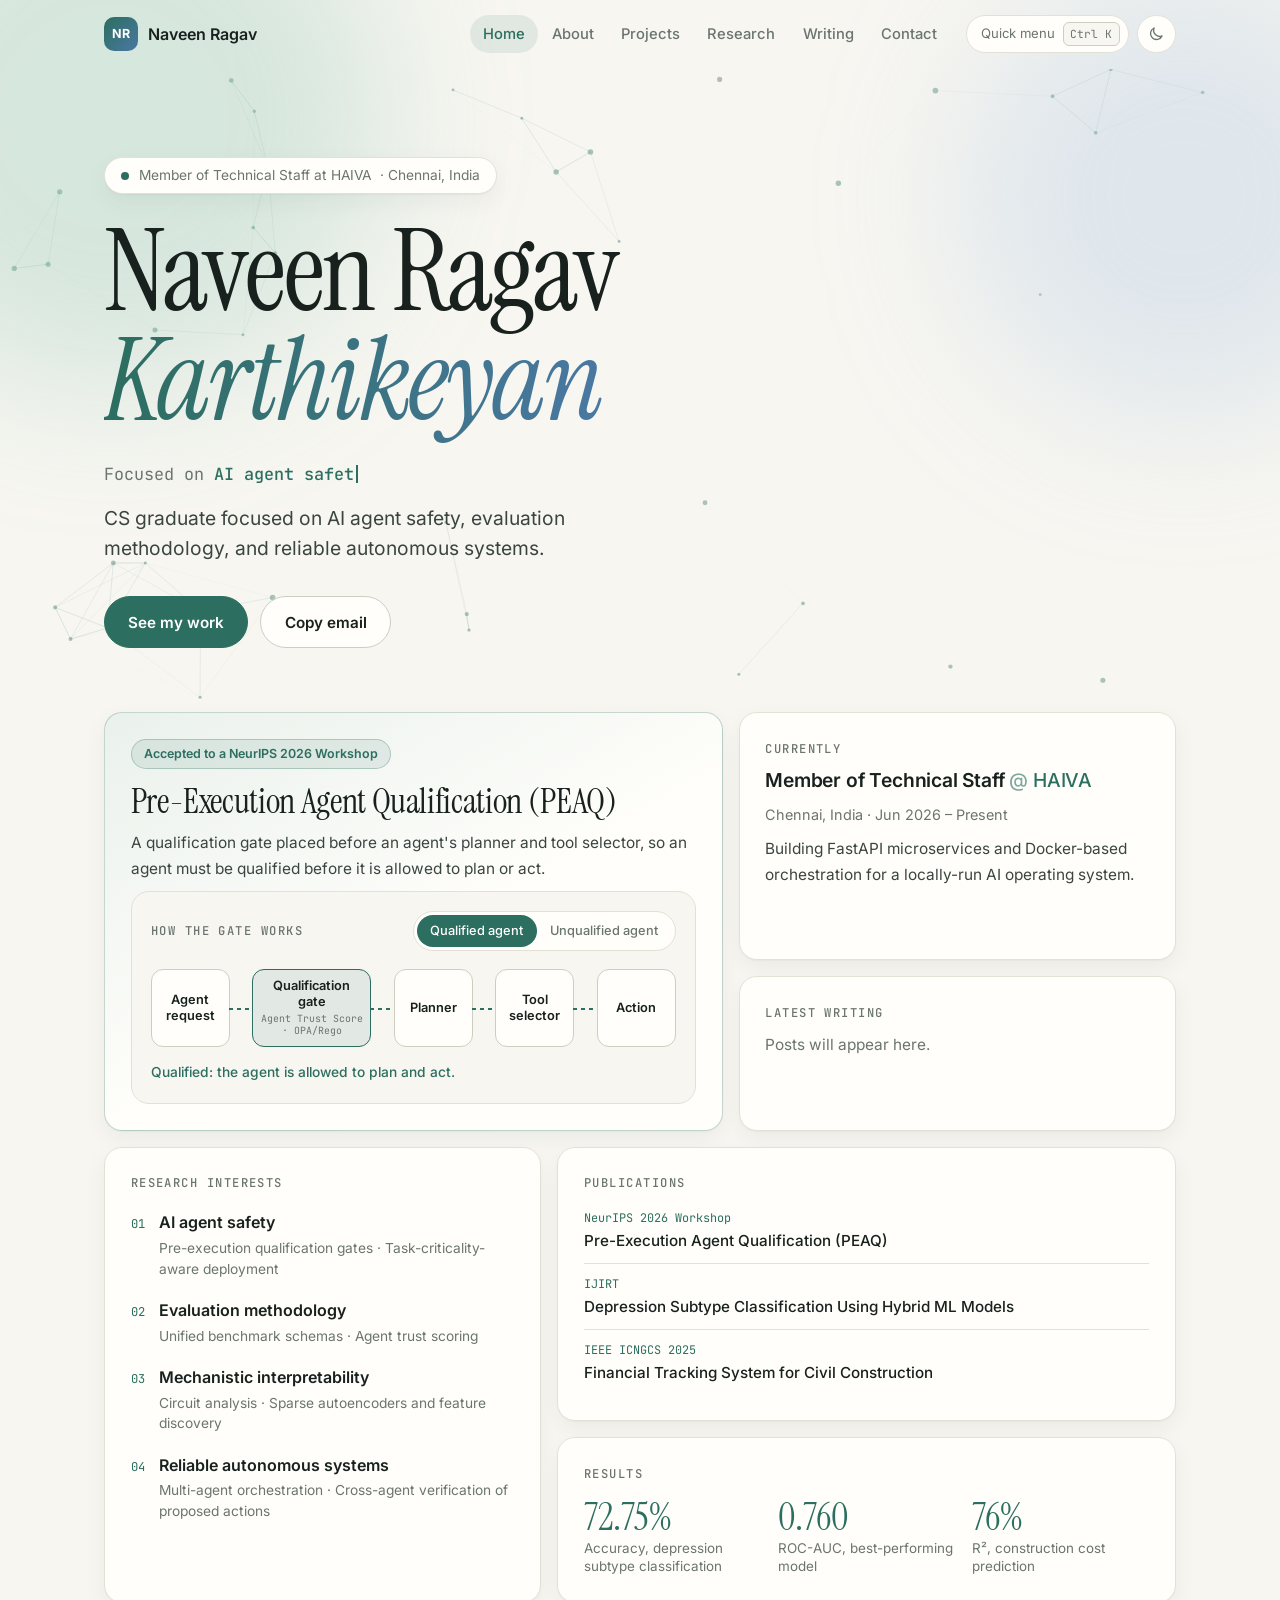
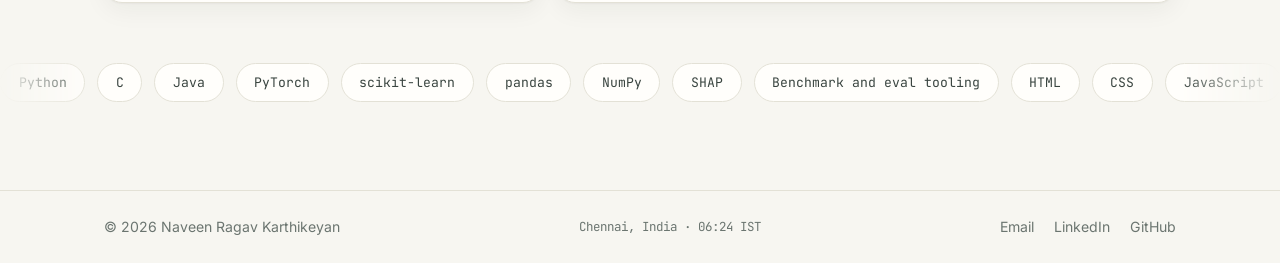
==== commit bfb7dd67: "Update HAIVA title to Member of Technical Staff Co-Authored-By: Claude Fable 5.2 <noreply@anthropic." ====
--- a/index.html
+++ b/index.html
@@ -43,7 +43,7 @@
       <div class="blob b1" aria-hidden="true"></div>
       <div class="blob b2" aria-hidden="true"></div>
       <div class="wrap hero-inner">
-        <p class="status" data-reveal><span class="dot" aria-hidden="true"></span>Backend Engineer at HAIVA · Chennai, India</p>
+        <p class="status" data-reveal><span class="dot" aria-hidden="true"></span>Member of Technical Staff at HAIVA<span class="loc"> · Chennai, India</span></p>
         <h1 data-reveal>Naveen Ragav <em>Karthikeyan</em></h1>
         <p class="typed-line" data-reveal aria-hidden="true">Focused on <span class="typed" data-words="AI agent safety|Evaluation methodology|Mechanistic interpretability|Reliable autonomous systems">AI agent safety</span><span class="caret"></span></p>
         <p class="tagline" data-reveal>CS graduate focused on AI agent safety, evaluation methodology, and reliable autonomous systems.</p>
@@ -85,7 +85,7 @@
 
           <article class="tile t-now spot" data-reveal>
             <p class="label">Currently</p>
-            <h2>Backend Engineer <span class="at">HAIVA</span></h2>
+            <h2>Member of Technical Staff <span class="at">HAIVA</span></h2>
             <p class="meta">Chennai, India · Jun 2026 – Present</p>
             <p class="tile-text">Building FastAPI microservices and Docker-based orchestration for a locally-run AI operating system.</p>
           </article>
--- a/style.css
+++ b/style.css
@@ -197,7 +197,7 @@
   color: var(--muted); font-size: 0.86rem;
   box-shadow: var(--shadow);
 }
-.dot { width: 0.5rem; height: 0.5rem; border-radius: 50%; background: var(--accent); animation: pulse 2.4s ease-out infinite; }
+.dot { flex: none; width: 0.5rem; height: 0.5rem; border-radius: 50%; background: var(--accent); animation: pulse 2.4s ease-out infinite; }
 @keyframes pulse { 0% { box-shadow: 0 0 0 0 var(--accent-line); } 100% { box-shadow: 0 0 0 10px transparent; } }
 
 .hero h1, .page-head h1, .post-head h1 { font-family: var(--serif); font-weight: 400; letter-spacing: -0.02em; }
@@ -619,6 +619,7 @@
   .wrap { padding: 0 1.1rem; }
   .nums { grid-template-columns: 1fr; }
   .brand span:last-child { display: none; }
+  .status .loc { display: none; }
 }
 
 @media (prefers-reduced-motion: reduce) {
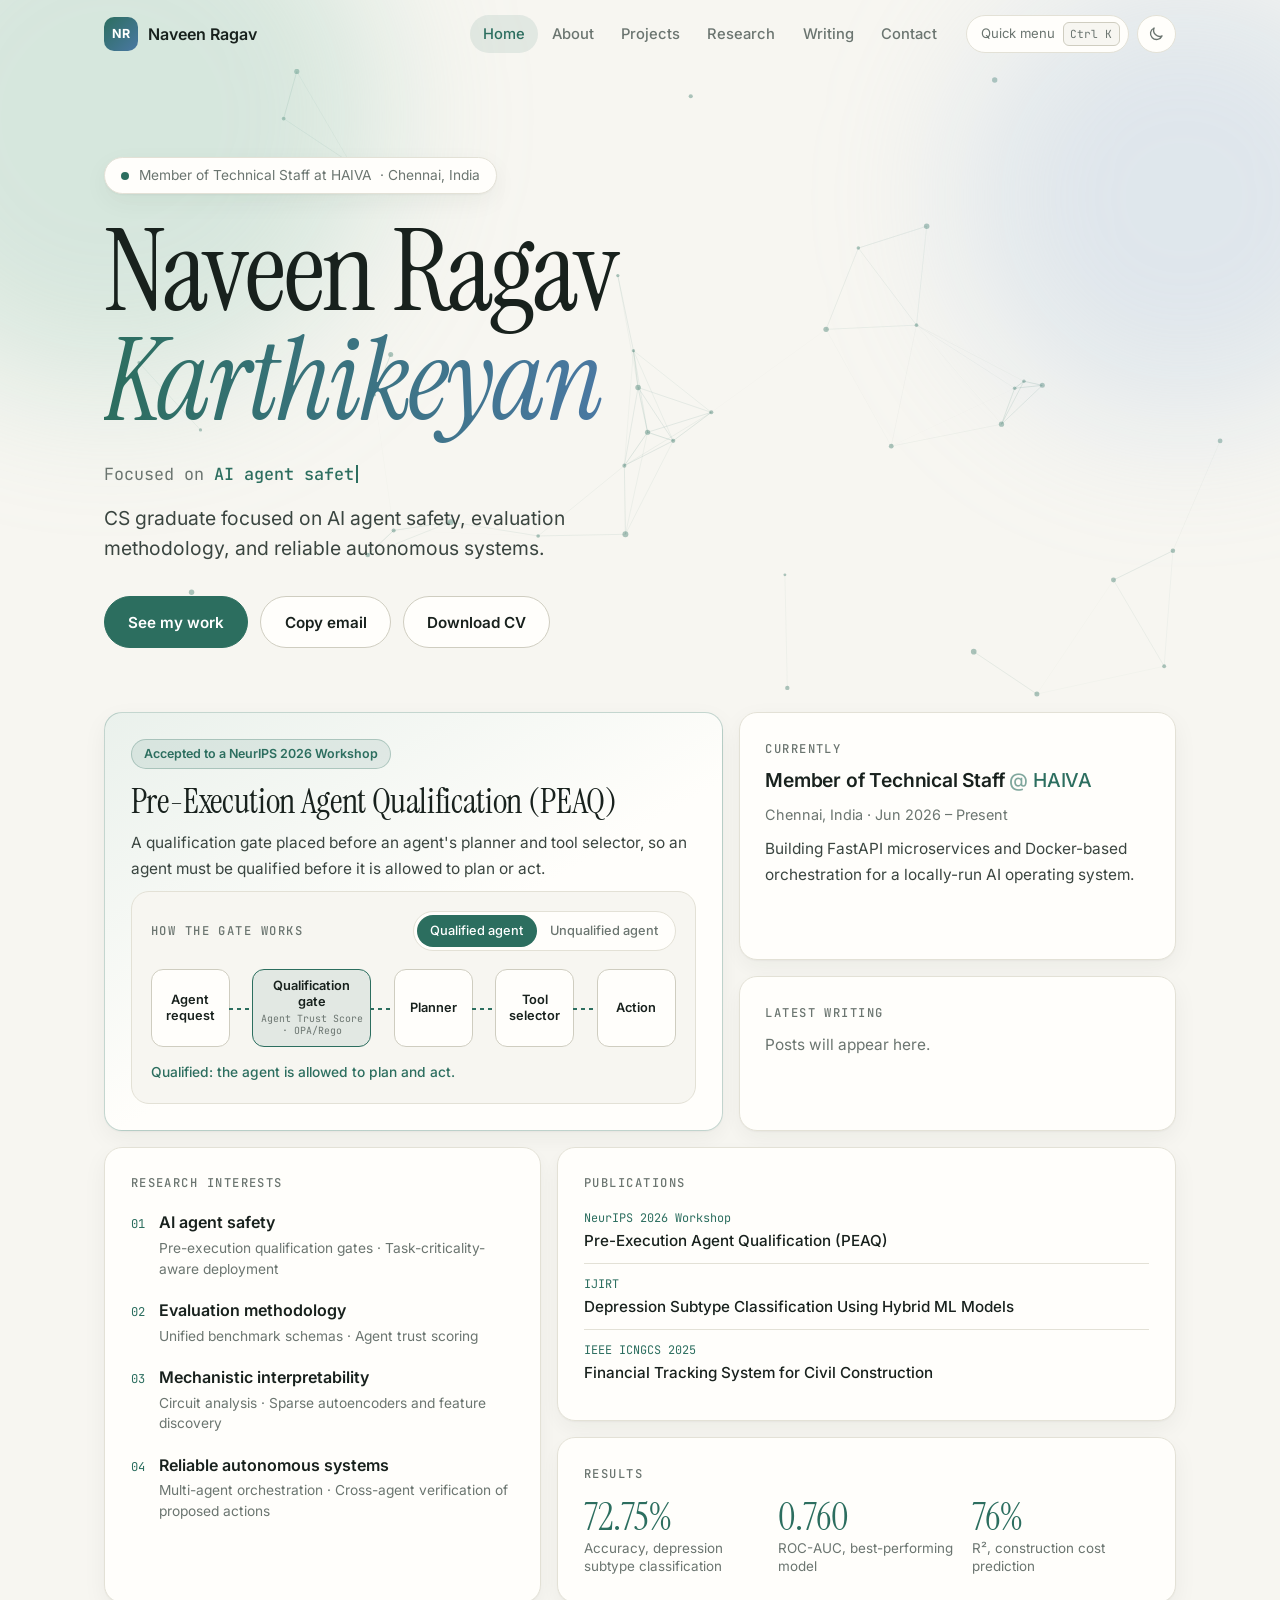
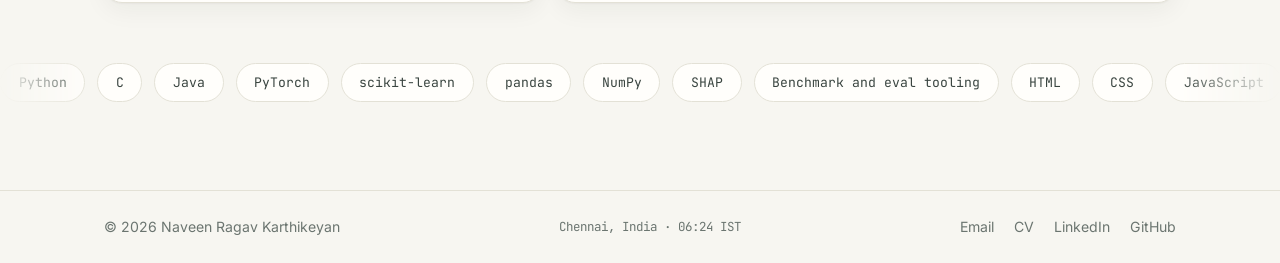
==== commit ab409e19: "Add downloadable CV The public copy has the phone number removed and the HAIVA title updated to matc" ====
--- a/index.html
+++ b/index.html
@@ -50,6 +50,7 @@
         <div class="actions" data-reveal>
           <a class="btn primary" href="projects.html">See my work</a>
           <button class="btn" type="button" data-copy="naveen2005ragav@gmail.com">Copy email</button>
+          <a class="btn" href="Naveen_Ragav_CV.pdf" target="_blank" rel="noopener">Download CV</a>
         </div>
       </div>
     </section>
@@ -131,6 +132,7 @@
       <p class="clock" hidden>Chennai, India · <span data-clock></span></p>
       <ul>
         <li><a href="mailto:naveen2005ragav@gmail.com">Email</a></li>
+        <li><a href="Naveen_Ragav_CV.pdf" target="_blank" rel="noopener">CV</a></li>
         <li><a href="https://linkedin.com/in/naveen-ragav">LinkedIn</a></li>
         <li><a href="https://github.com/Naveenragav2005">GitHub</a></li>
       </ul>
--- a/style.css
+++ b/style.css
@@ -532,7 +532,7 @@
 .mail-box { display: flex; align-items: center; justify-content: space-between; gap: 1.5rem; flex-wrap: wrap; padding: 2rem; margin-bottom: 1rem; background: linear-gradient(150deg, var(--tint), var(--surface) 60%); }
 .mail { display: inline-block; margin-top: 0.4rem; color: var(--ink); font-family: var(--serif); font-size: clamp(1.5rem, 5.4vw, 2.8rem); line-height: 1.15; overflow-wrap: anywhere; background: linear-gradient(var(--accent), var(--accent)) 0 100% / 0 2px no-repeat; transition: background-size 0.4s var(--ease); }
 .mail:hover { background-size: 100% 2px; }
-.contact-grid { display: grid; grid-template-columns: repeat(2, 1fr); gap: 1rem; }
+.contact-grid { display: grid; grid-template-columns: repeat(3, 1fr); gap: 1rem; }
 .contact-grid a { display: flex; flex-direction: column; gap: 0.25rem; height: 100%; padding: 1.6rem; color: var(--ink); }
 .contact-grid .k { font-family: var(--mono); font-size: 0.76rem; letter-spacing: 0.1em; text-transform: uppercase; color: var(--accent); }
 .contact-grid .v { font-weight: 600; overflow-wrap: anywhere; }
